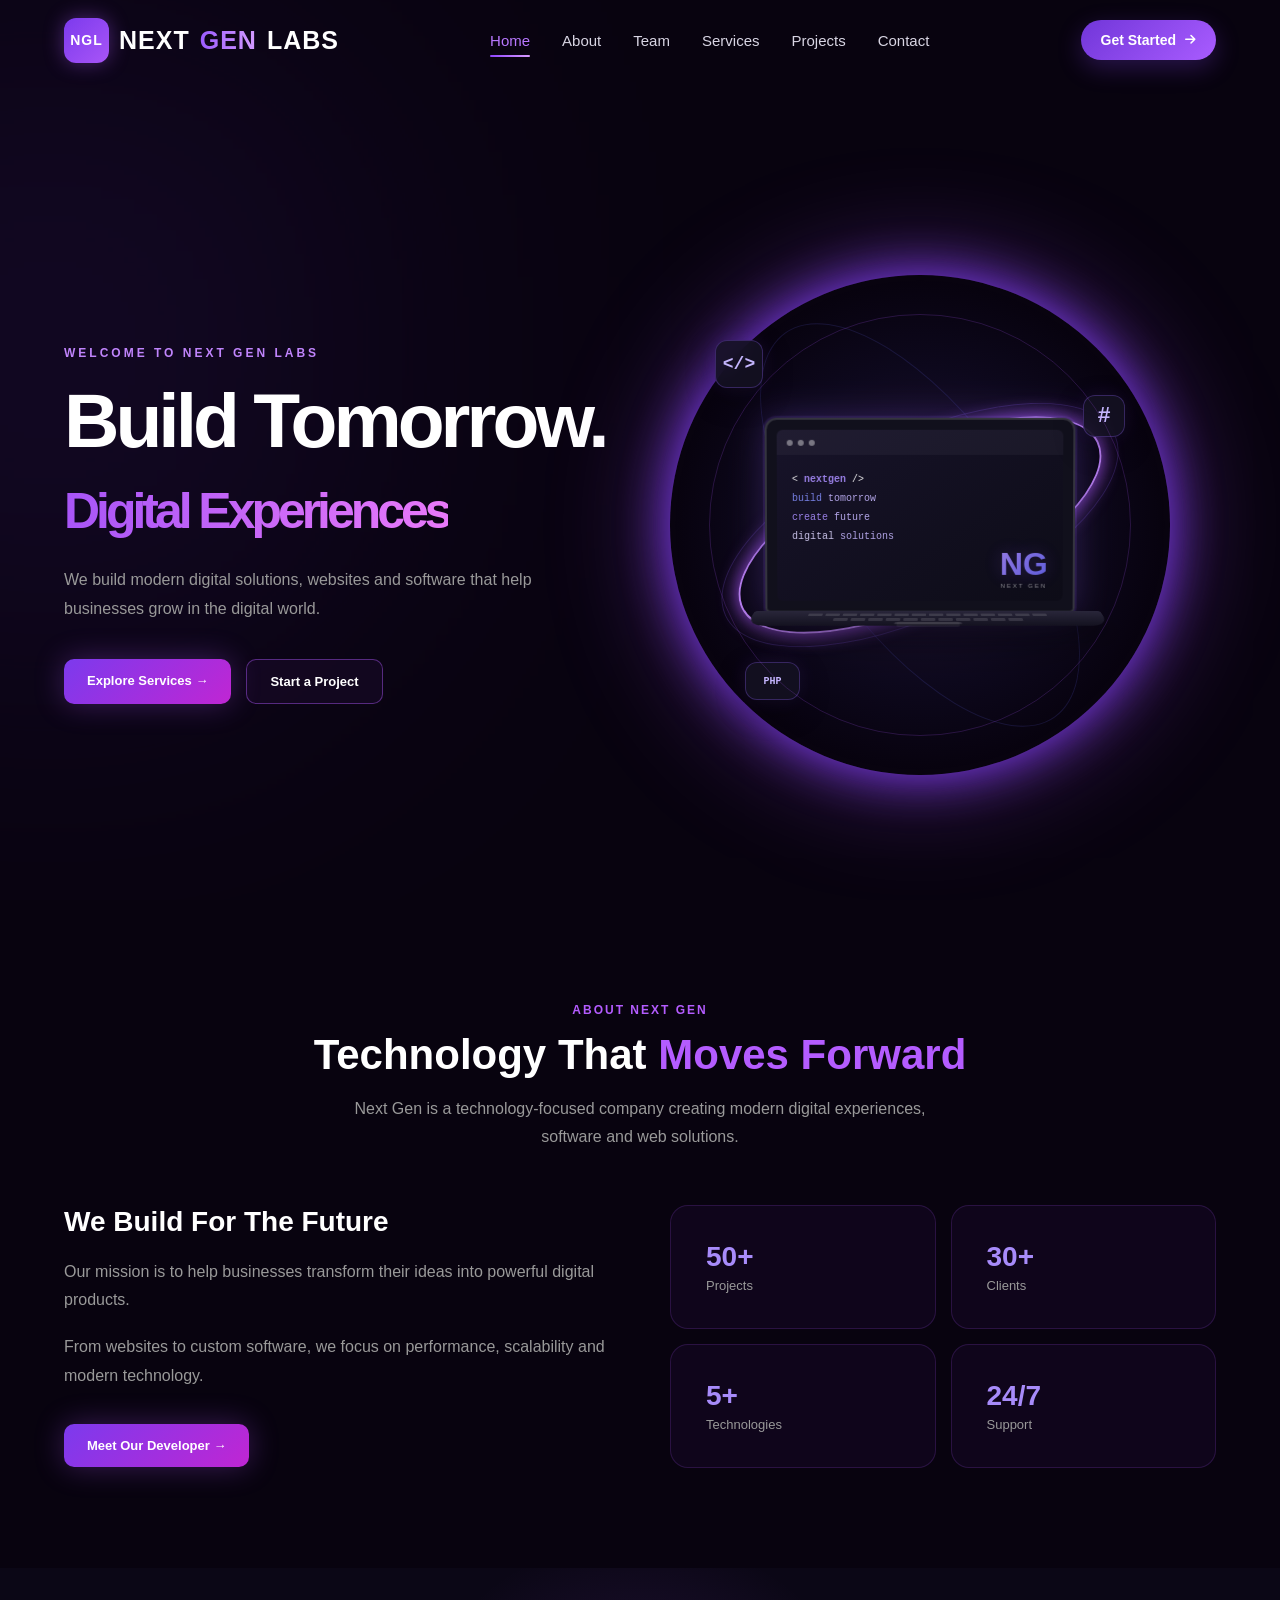
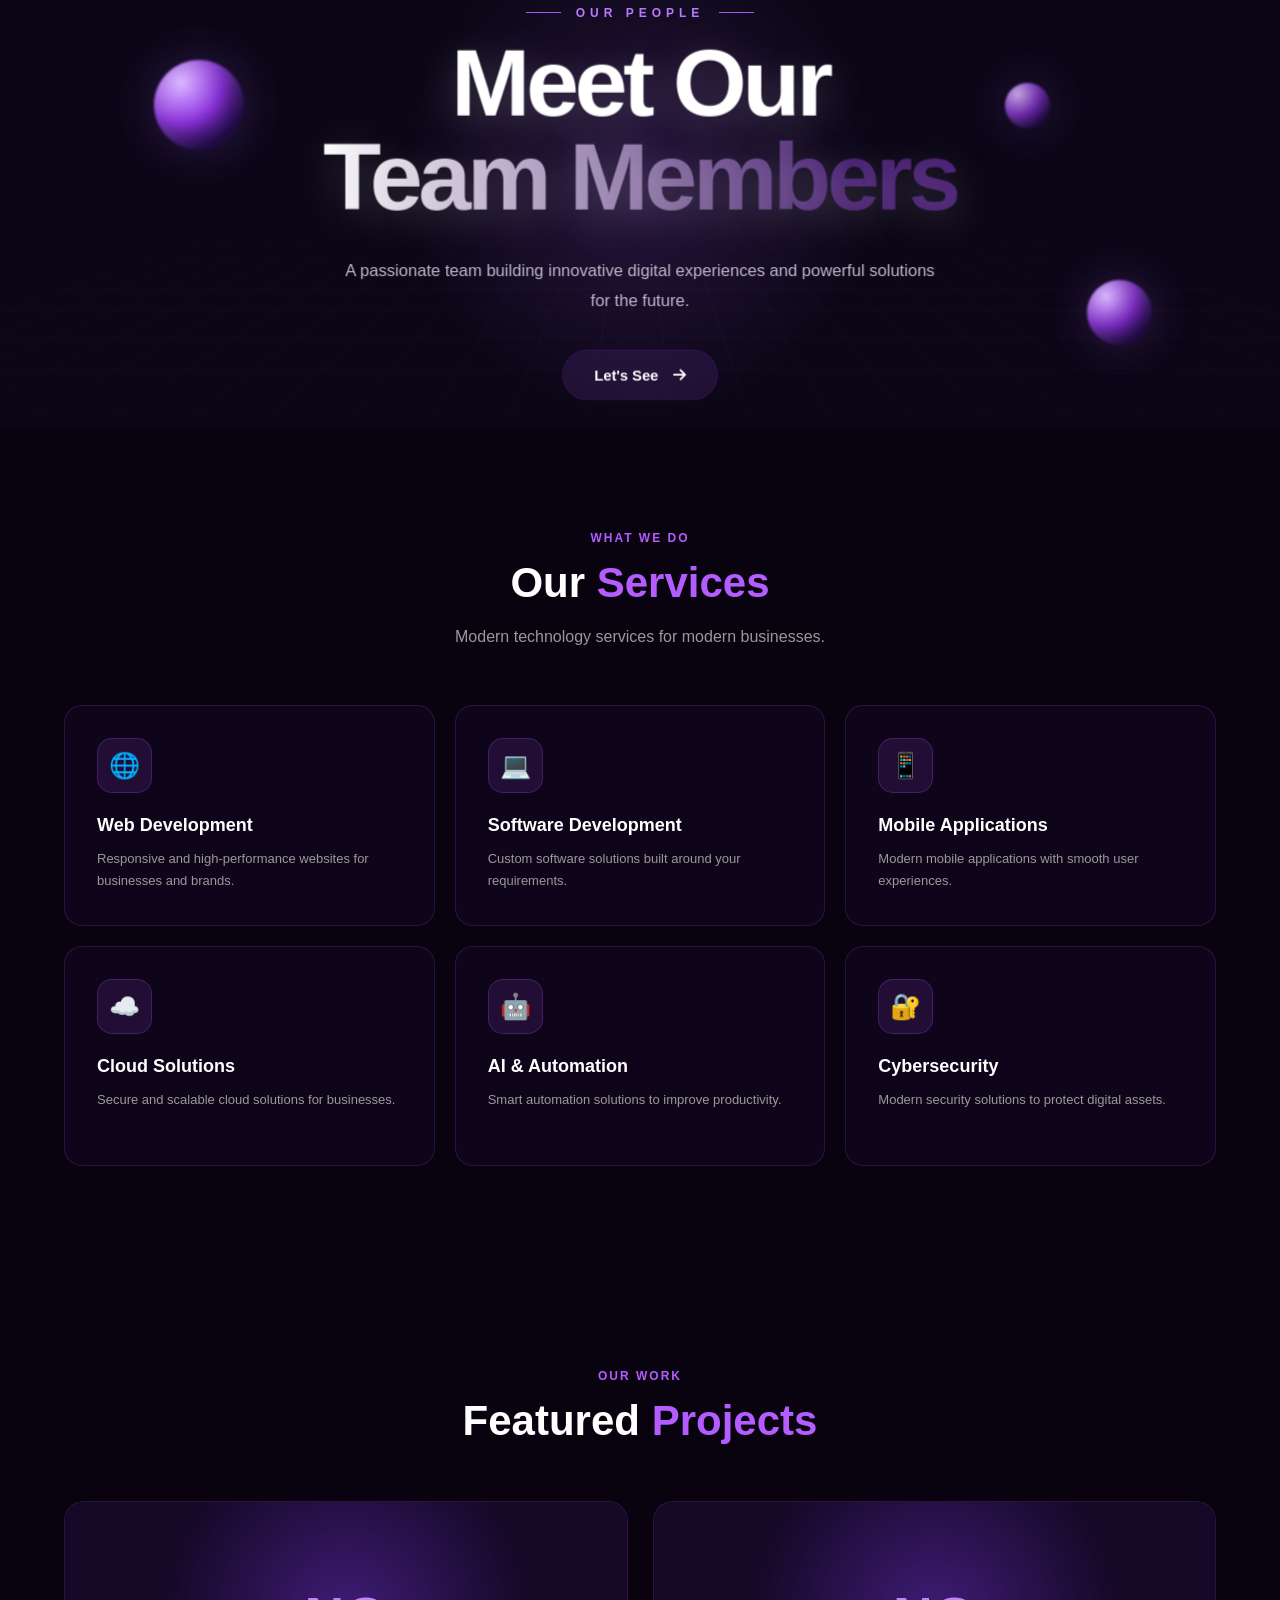
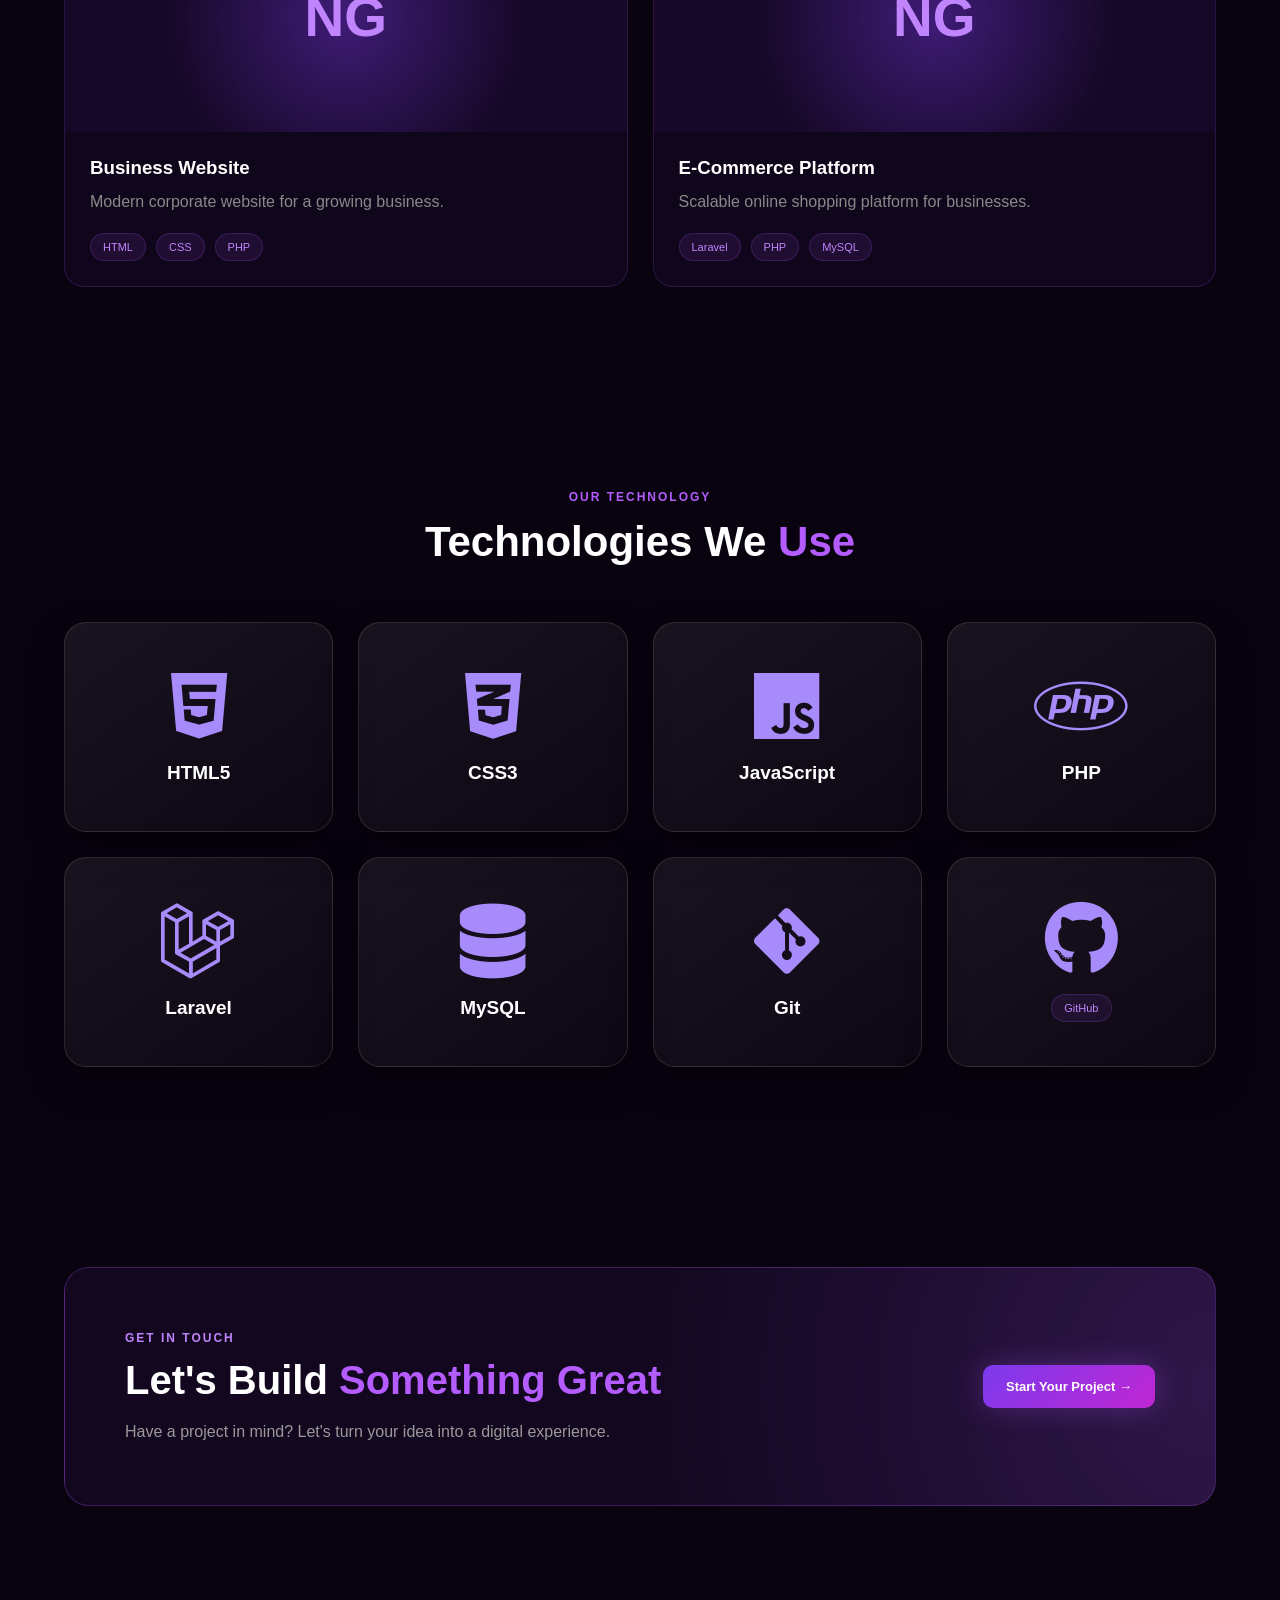
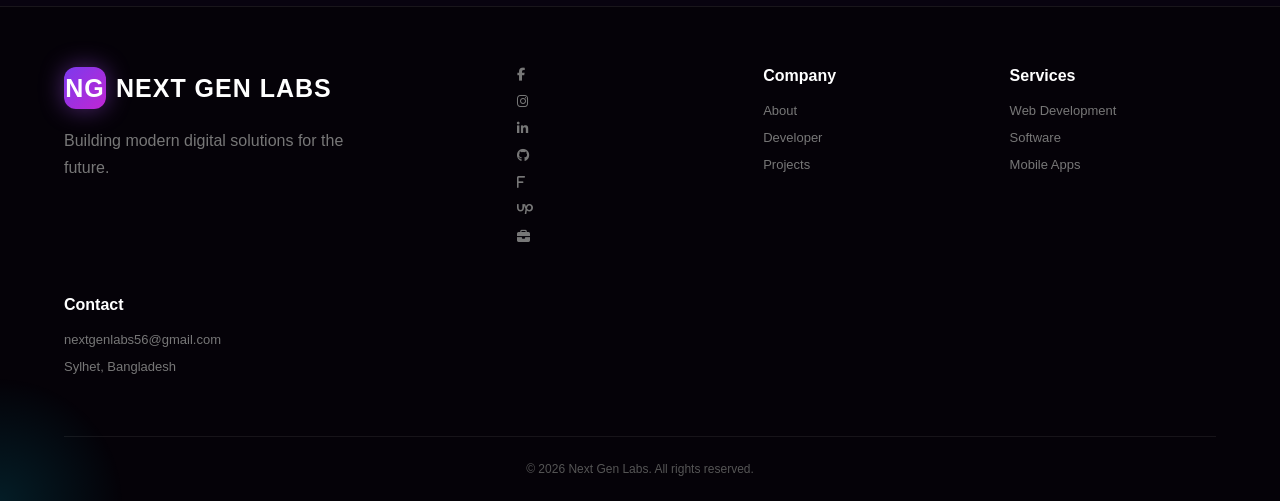
==== index.html @ 4539cbb8 "Add files via upload Next Gen provides professional web development solutions, including business we" ====
<!DOCTYPE html>
<html lang="en">

<head>
    <meta charset="UTF-8">
    <meta name="viewport" content="width=device-width, initial-scale=1.0">

    <title>Next Gen Labs| Digital Technology</title>
<link
    rel="stylesheet"
    href="https://cdnjs.cloudflare.com/ajax/libs/font-awesome/6.5.2/css/all.min.css">
    <link rel="stylesheet" href="style.css">
</head>

<body>

    <!-- NAVBAR -->
   <header class="navbar">
    <div class="nav-container">

        <!-- Logo -->


        <a href="index.html" class="logo">
<div class="ngl-icon">NGL</div>


            NEXT <span>GEN</span> LABS
        </a>

        <!-- Desktop Menu -->
        <nav class="nav-menu" id="navMenu">
            <a href="index.html" class="nav-link active">Home</a>
            <a href="#about" class="nav-link">About</a>
            <a href="team.html" class="nav-link">Team</a>
            <a href="#services" class="nav-link">Services</a>
            <a href="#projects" class="nav-link">Projects</a>
            
            <a href="#contact" class="nav-link">Contact</a>
        </nav>

        <!-- Get Started -->
        <a href="pricing.html" class="get-started">
            Get Started
            <i class="fas fa-arrow-right"></i>
        </a>

        <!-- Mobile Menu Button -->
        <button class="menu-toggle" id="menuToggle">
            <i class="fas fa-bars"></i>
        </button>

    </div>
</header>


    <!-- HOME -->
    <section class="hero" id="home">

        <div class="container">

            <div class="hero-grid">

                <div class="hero-content">

                    <div class="hero-small">
                        WELCOME TO NEXT GEN LABS
                    </div>

                    <h1>
                        Build Tomorrow.
                        <br>
                        <span class="typing-text">Today.</span>
                    </h1>

                    <p>
                        We build modern digital solutions,
                        websites and software that help
                        businesses grow in the digital world.
                    </p>

                    <div class="hero-buttons">

                        <a href="#services" class="btn btn-primary">
                            Explore Services →
                        </a>

                        <a href="#contact" class="btn btn-outline">
                            Start a Project
                        </a>

                    </div>

                </div>

<div class="orb laptop-orb">

    <div class="orbit-ring ring-one"></div>
    <div class="orbit-ring ring-two"></div>

    <div class="laptop">

        <div class="laptop-screen">

            <div class="screen-glow"></div>

            <div class="code-window">

                <div class="code-top">
                    <span></span>
                    <span></span>
                    <span></span>
                </div>

                <div class="code-lines">
                    <div><i>&lt;</i> <b>nextgen</b> <i>/&gt;</i></div>
                    <div><span>build</span> <em>tomorrow</em></div>
                    <div><span>create</span> <em>future</em></div>
                    <div><span>digital</span> <em>solutions</em></div>
                </div>

                <div class="screen-logo">
                    <strong>NG</strong>
                    <small>NEXT GEN</small>
                </div>

            </div>

        </div>

        <div class="laptop-base">

            <div class="keyboard">
                <span></span>
                <span></span>
                <span></span>
                <span></span>
                <span></span>
                <span></span>
                <span></span>
                <span></span>
                <span></span>
                <span></span>
                <span></span>
                <span></span>
                <span></span>
                <span></span>
                <span></span>
                <span></span>
                <span></span>
                <span></span>
                <span></span>
                <span></span>
                <span></span>
                <span></span>
                <span></span>
                <span></span>
                <span></span>
            </div>

            <div class="trackpad"></div>

        </div>

    </div>

    <div class="floating-tech tech-html">
        &lt;/&gt;
    </div>

    <div class="floating-tech tech-css">
        #
    </div>

    <div class="floating-tech tech-php">
        PHP
    </div>

</div>


                </div>

            </div>

        </div>

    </section>


    <!-- ABOUT -->
    <section class="section" id="about">

        <div class="container">

            <div class="section-title">

                <span>ABOUT NEXT GEN</span>

                <h2>
                    Technology That
                    <span class="purple">
                        Moves Forward
                    </span>
                </h2>

                <p>
                    Next Gen is a technology-focused company
                    creating modern digital experiences,
                    software and web solutions.
                </p>

            </div>


            <div class="about-grid">

                <div class="about-text">

                    <h3>
                        We Build For The Future
                    </h3>

                    <p>
                        Our mission is to help businesses
                        transform their ideas into powerful
                        digital products.
                    </p>

                    <p>
                        From websites to custom software,
                        we focus on performance, scalability
                        and modern technology.
                    </p>

                    <a href="#developer" class="btn btn-primary">
                        Meet Our Developer →
                    </a>

                </div>


                <div class="stats">

                    <div class="stat">
                        <h3>50+</h3>
                        <p>Projects</p>
                    </div>

                    <div class="stat">
                        <h3>30+</h3>
                        <p>Clients</p>
                    </div>

                    <div class="stat">
                        <h3>5+</h3>
                        <p>Technologies</p>
                    </div>

                    <div class="stat">
                        <h3>24/7</h3>
                        <p>Support</p>
                    </div>

                </div>

            </div>

        </div>

    </section>
<section class="team-premium">

    <div class="team-bg-shape shape-one"></div>
    <div class="team-bg-shape shape-two"></div>
    <div class="team-grid-bg"></div>

    <div class="team-content">

        <div class="team-label">
            <span></span>
            OUR PEOPLE
            <span></span>
        </div>

        <h2>
            Meet Our
            <strong>Team Members</strong>
        </h2>

        <p>
            A passionate team building innovative digital experiences
            and powerful solutions for the future.
        </p>

        <a href="team.html" class="team-see-btn">
            <span>Let's See</span>
            <i class="fa-solid fa-arrow-right"></i>
        </a>

    </div>

    <div class="floating-orb orb-one"></div>
    <div class="floating-orb orb-two"></div>
    <div class="floating-orb orb-three"></div>

</section>

    <!-- SERVICES -->
    <section class="section services" id="services">

        <div class="container">

            <div class="section-title">

                <span>WHAT WE DO</span>

                <h2>
                    Our
                    <span class="purple">
                        Services
                    </span>
                </h2>

                <p>
                    Modern technology services
                    for modern businesses.
                </p>

            </div>


            <div class="service-grid">

                <div class="service-card">

                    <div class="service-icon">🌐</div>

                    <h3>
                        Web Development
                    </h3>

                    <p>
                        Responsive and high-performance
                        websites for businesses and brands.
                    </p>

                </div>


                <div class="service-card">

                    <div class="service-icon">💻</div>

                    <h3>
                        Software Development
                    </h3>

                    <p>
                        Custom software solutions
                        built around your requirements.
                    </p>

                </div>


                <div class="service-card">

                    <div class="service-icon">📱</div>

                    <h3>
                        Mobile Applications
                    </h3>

                    <p>
                        Modern mobile applications
                        with smooth user experiences.
                    </p>

                </div>


                <div class="service-card">

                    <div class="service-icon">☁️</div>

                    <h3>
                        Cloud Solutions
                    </h3>

                    <p>
                        Secure and scalable cloud
                        solutions for businesses.
                    </p>

                </div>


                <div class="service-card">

                    <div class="service-icon">🤖</div>

                    <h3>
                        AI & Automation
                    </h3>

                    <p>
                        Smart automation solutions
                        to improve productivity.
                    </p>

                </div>


                <div class="service-card">

                    <div class="service-icon">🔐</div>

                    <h3>
                        Cybersecurity
                    </h3>

                    <p>
                        Modern security solutions
                        to protect digital assets.
                    </p>

                </div>

            </div>

        </div>

    </section>


    <!-- PROJECTS -->
    <section class="section" id="projects">

        <div class="container">

            <div class="section-title">

                <span>OUR WORK</span>

                <h2>
                    Featured
                    <span class="purple">
                        Projects
                    </span>
                </h2>

            </div>


            <div class="projects-grid">

                <div class="project">

                    <div class="project-image">
                        NG
                    </div>

                    <div class="project-content">

                        <h3>
                            Business Website
                        </h3>

                        <p>
                            Modern corporate website
                            for a growing business.
                        </p>

                        <div class="tags">
                            <span>HTML</span>
                            <span>CSS</span>
                            <span>PHP</span>
                        </div>

                    </div>

                </div>


                <div class="project">

                    <div class="project-image">
                        NG
                    </div>

                    <div class="project-content">

                        <h3>
                            E-Commerce Platform
                        </h3>

                        <p>
                            Scalable online shopping
                            platform for businesses.
                        </p>

                        <div class="tags">
                            <span>Laravel</span>
                            <span>PHP</span>
                            <span>MySQL</span>
                        </div>

                    </div>

                </div>

            </div>

        </div>

    </section>


    <!-- TECHNOLOGIES -->
    <section class="section" id="technologies">

        <div class="container">

            <div class="section-title">

                <span>OUR TECHNOLOGY</span>

                <h2>
                    Technologies We
                    <span class="purple">
                        Use
                    </span>
                </h2>

            </div>

<div class="tech-list">

    <div class="tech-item">
        <i class="fa-brands fa-html5"></i>
        <h3>HTML5</h3>
    </div>

    <div class="tech-item">
        <i class="fa-brands fa-css3-alt"></i>
        <h3>CSS3</h3>
    </div>

    <div class="tech-item">
        <i class="fa-brands fa-js"></i>
        <h3>JavaScript</h3>
    </div>

    <div class="tech-item">
        <i class="fa-brands fa-php"></i>
        <h3>PHP</h3>
    </div>

    <div class="tech-item">
        <i class="fa-brands fa-laravel"></i>
        <h3>Laravel</h3>
    </div>

    <div class="tech-item">
        <i class="fa-solid fa-database"></i>
        <h3>MySQL</h3>
    </div>

    <div class="tech-item">
        <i class="fa-brands fa-git-alt"></i>
        <h3>Git</h3>
    </div>
    <div class="tech-item">
    <i class="fab fa-github"></i>
    <span>GitHub</span>
</div>

</div>
    </section>


    <!-- CONTACT -->
    <section class="section contact-section" id="contact">

        <div class="container">

            <div class="contact-box">

                <div>

                    <span>
                        GET IN TOUCH
                    </span>

                    <h2>
                        Let's Build
                        <span class="purple">
                            Something Great
                        </span>
                    </h2>

                    <p>
                        Have a project in mind?
                        Let's turn your idea into
                        a digital experience.
                    </p>

                </div>

                <a
                    href="pricing.html"
                    class="btn btn-primary">

                    Start Your Project →

                </a>

            </div>

        </div>

    </section>


    <!-- FOOTER -->
    <footer>

        <div class="container">

            <div class="footer-grid">

                <div class="footer-about">

                    <a href="#home" class="logo">

                        <div class="logo-icon">
                            NG
                        </div>

                        NEXT GEN LABS

                    </a>

                    <p>
                        Building modern digital
                        solutions for the future.
                    </p>

                </div>
                <div class="footer-socials">

    <a href="#" aria-label="Facebook" target="_blank">
        <i class="fa-brands fa-facebook-f"></i>
    </a>

    <a href="#" aria-label="Instagram" target="_blank">
        <i class="fa-brands fa-instagram"></i>
    </a>

    <a href="www.linkedin.com/in/diptho-durjoy" aria-label="LinkedIn" >
        <i class="fa-brands fa-linkedin-in"></i>
    </a>

    <a href="https://github.com/imdipthodurjoy"
       aria-label="GitHub"
       target="_blank">
        <i class="fa-brands fa-github"></i>
    </a>


    <a href="YOUR_FIVERR_LINK"
       target="_blank"
       rel="noopener noreferrer"
       aria-label="Fiverr">
        <i class="fa-solid fa-f"></i>
    </a>

    <a href="YOUR_UPWORK_LINK"
       target="_blank"
       rel="noopener noreferrer"
       aria-label="Upwork">
        <i class="fa-brands fa-upwork"></i>
    </a>

    <a href="YOUR_FREELANCER_LINK"
       target="_blank"
       rel="noopener noreferrer"
       aria-label="Freelancer">
        <i class="fa-solid fa-briefcase"></i>
    </a>
</div>


                <div>

                    <h4>Company</h4>

                    <a href="#about">About</a>

                    <a href="#developer">
                        Developer
                    </a>

                    <a href="#projects">
                        Projects
                    </a>

                </div>


                <div>

                    <h4>Services</h4>

                    <a href="#services">
                        Web Development
                    </a>

                    <a href="#services">
                        Software
                    </a>

                    <a href="#services">
                        Mobile Apps
                    </a>

                </div>


                <div>

                    <h4>Contact</h4>

                    <a href="mailto:nextgenlabs56@gmail.com">
                       nextgenlabs56@gmail.com
                    </a>

                    <a href="#">
                        Sylhet, Bangladesh
                    </a>

                </div>

            </div>


            <div class="copyright">

                © 2026 Next Gen Labs.
                All rights reserved.

            </div>

        </div>

    </footer>
<script src="script.js"></script>
</body>

</html>
---- style.css ----
/* =========================
   RESET
========================= */

* {
    margin: 0;
    padding: 0;
    box-sizing: border-box;
}

html {
    scroll-behavior: smooth;
}

body {
    font-family: "Inter", sans-serif;
    background: #08030f;
    color: #ffffff;
    overflow-x: hidden;
}

a {
    text-decoration: none;
    color: inherit;
}

.container {
    width: 90%;
    max-width: 1200px;
    margin: auto;
}

.purple {
    color: #b45cff;
}


/* =========================
   NAVBAR
========================= */

header {
    position: fixed;
    top: 0;
    left: 0;

    width: 100%;

    z-index: 999;

    background: rgba(8, 3, 15, 0.78);

    backdrop-filter: blur(20px);

    border-bottom:
        1px solid rgba(168, 85, 247, 0.15);
}

nav {
    height: 80px;

    display: flex;

    align-items: center;

    justify-content: space-between;
}


/* LOGO */

.logo {
    display: flex;

    align-items: center;

    gap: 10px;

    font-size: 20px;

    font-weight: 800;

    letter-spacing: 1px;
}

.logo-icon {
    width: 42px;
    height: 42px;

    display: grid;

    place-items: center;

    border-radius: 12px;

    background:
        linear-gradient(
            135deg,
            #7c3aed,
            #c026d3
        );

    box-shadow:
        0 0 25px rgba(168, 85, 247, 0.45);
}


/* NAV */

.nav-links {
    display: flex;

    align-items: center;

    gap: 28px;

    list-style: none;
}

.nav-links a {
    color: #aaa;

    font-size: 13px;

    transition: 0.3s;
}

.nav-links a:hover {
    color: #c084fc;
}

.nav-btn {
    padding: 12px 20px;

    border-radius: 30px;

    background:
        linear-gradient(
            135deg,
            #7c3aed,
            #c026d3
        );

    font-size: 13px;

    font-weight: 600;

    box-shadow:
        0 0 25px rgba(168, 85, 247, 0.3);

    transition: 0.3s;
}

.nav-btn:hover {
    transform: translateY(-3px);
}


/* =========================
   HERO
========================= */

.hero {
    min-height: 100vh;

    padding-top: 150px;

    display: flex;

    align-items: center;

    position: relative;

    overflow: hidden;
}

.hero::before {
    content: "";

    position: absolute;

    width: 500px;
    height: 500px;

    left: -200px;
    top: 100px;

    background: #7c3aed;

    filter: blur(180px);

    opacity: 0.15;
}

.hero-grid {
    display: grid;

    grid-template-columns: 1fr 1fr;

    gap: 60px;

    align-items: center;

    position: relative;

    z-index: 2;
}

.hero-small {
    color: #c084fc;

    font-size: 12px;

    font-weight: 700;

    letter-spacing: 3px;

    margin-bottom: 20px;
}

.hero h1 {
    font-size: clamp(50px, 6vw, 78px);

    line-height: 1.05;

    letter-spacing: -4px;
}

.hero h1 span {
    background:
        linear-gradient(
            90deg,
            #a855f7,
            #e879f9
        );

    -webkit-background-clip: text;

    background-clip: text;

    color: transparent;
}

.hero p {
    max-width: 550px;

    margin-top: 25px;

    color: #999;

    line-height: 1.8;
}

.hero-buttons {
    display: flex;

    gap: 15px;

    margin-top: 35px;
}


/* BUTTON */

.btn {
    display: inline-block;

    padding: 14px 23px;

    border-radius: 10px;

    font-size: 13px;

    font-weight: 600;

    transition: 0.3s;
}

.btn-primary {
    background:
        linear-gradient(
            135deg,
            #7c3aed,
            #c026d3
        );

    box-shadow:
        0 0 30px rgba(168, 85, 247, 0.3);
}

.btn-primary:hover {
    transform: translateY(-4px);

    box-shadow:
        0 10px 35px rgba(168, 85, 247, 0.4);
}

.btn-outline {
    border:
        1px solid rgba(168, 85, 247, 0.45);

    background:
        rgba(168, 85, 247, 0.05);
}

.btn-outline:hover {
    background:
        rgba(168, 85, 247, 0.15);
}


/* =========================
   HERO ORB
========================= */

.hero-visual {
    height: 500px;

    display: grid;

    place-items: center;

    position: relative;
}

.orb {
    width: 320px;
    height: 320px;

    display: grid;

    place-items: center;

    border-radius: 50%;

    background:
        radial-gradient(
            circle at 35% 30%,
            #e9d5ff,
            transparent 8%
        ),
        radial-gradient(
            circle,
            #7c3aed,
            #160827 65%
        );

    box-shadow:
        0 0 50px #7c3aed,
        0 0 120px rgba(168, 85, 247, 0.45);

    animation:
        floating 5s ease-in-out infinite;
}

.orb::before {
    content: "";

    position: absolute;

    width: 390px;
    height: 150px;

    border:
        2px solid #c084fc;

    border-radius: 50%;

    transform:
        rotate(-25deg);

    box-shadow:
        0 0 20px #a855f7;
}

.orb::after {
    content: "";

    position: absolute;

    width: 420px;
    height: 420px;

    border:
        1px solid rgba(168, 85, 247, 0.2);

    border-radius: 50%;
}

.ng {
    font-size: 100px;

    font-weight: 800;

    letter-spacing: -12px;

    text-shadow:
        0 0 35px rgba(255,255,255,0.3);
}


/* FLOATING CARDS */

.floating-card {
    position: absolute;

    padding: 14px 18px;

    border-radius: 14px;

    background:
        rgba(20, 8, 35, 0.8);

    backdrop-filter: blur(15px);

    border:
        1px solid rgba(168, 85, 247, 0.4);

    z-index: 3;
}

.floating-card strong {
    display: block;

    color: #c084fc;

    font-size: 18px;
}

.floating-card small {
    color: #888;

    font-size: 11px;
}

.card-one {
    top: 70px;
    left: 0;
}

.card-two {
    top: 170px;
    right: 0;
}

.card-three {
    bottom: 60px;
    left: 30px;
}


/* =========================
   SECTION
========================= */

.section {
    padding: 100px 0;
}

.section-title {
    text-align: center;

    margin-bottom: 55px;
}

.section-title > span {
    color: #b45cff;

    font-size: 12px;

    font-weight: 700;

    letter-spacing: 2px;
}

.section-title h2 {
    margin-top: 12px;

    font-size: 42px;

    line-height: 1.2;
}

.section-title p {
    max-width: 620px;

    margin: 15px auto 0;

    color: #999;

    line-height: 1.7;
}


/* =========================
   ABOUT
========================= */

.about-grid {
    display: grid;

    grid-template-columns: 1fr 1fr;

    gap: 60px;

    align-items: center;
}

.about-text h3 {
    font-size: 28px;

    margin-bottom: 20px;
}

.about-text p {
    color: #999;

    line-height: 1.8;

    margin-bottom: 18px;
}

.about-text .btn {
    margin-top: 15px;
}


/* STATS */

.stats {
    display: grid;

    grid-template-columns: 1fr 1fr;

    gap: 15px;
}

.stat {
    padding: 35px;

    border-radius: 18px;

    background:
        rgba(20, 8, 35, 0.6);

    border:
        1px solid rgba(168, 85, 247, 0.18);

    transition: 0.3s;
}

.stat:hover {
    transform: translateY(-5px);

    border-color:
        rgba(168, 85, 247, 0.5);
}

.stat h3 {
    font-size: 38px;

    color: #c084fc;
}

.stat p {
    color: #777;

    margin-top: 8px;

    font-size: 13px;
}


/* =========================
   DEVELOPER
========================= */

.developer-section {
    background:
        linear-gradient(
            180deg,
            transparent,
            rgba(91, 33, 182, 0.07),
            transparent
        );
}

.developer-box {
    display: grid;

    grid-template-columns: 0.8fr 1.2fr;

    gap: 70px;

    align-items: center;

    padding: 60px;

    border-radius: 25px;

    background:
        radial-gradient(
            circle at left,
            rgba(124, 58, 237, 0.2),
            transparent 45%
        ),
        #10061b;

    border:
        1px solid rgba(168, 85, 247, 0.25);
}

/* =========================
   DEVELOPER IMAGE
========================= */

.developer-photo {
    display: flex;

    justify-content: center;

    align-items: center;
}

.developer-photo img {

    width: 300px;

    height: 300px;

    object-fit: cover;

    border-radius: 50%;

    border: 5px solid
        rgba(168, 85, 247, 0.5);

    box-shadow:

        0 0 30px
        rgba(168, 85, 247, 0.35),

        0 0 80px
        rgba(124, 58, 237, 0.2);

    transition: 0.4s;
}

.developer-photo img:hover {

    transform: scale(1.04);

    box-shadow:

        0 0 45px
        rgba(168, 85, 247, 0.6);
}


/* DEVELOPER TITLE */

.developer-content h3 {

    margin-top: 10px;

    color: #c084fc;

    font-size: 16px;

    font-weight: 500;
}


/* BUTTONS */

.developer-buttons {

    display: flex;

    gap: 12px;

    margin-top: 30px;

    flex-wrap: wrap;
}


/* MOBILE */

@media (max-width: 700px) {

    .developer-photo img {

        width: 220px;

        height: 220px;

    }

    .developer-buttons {

        justify-content: center;

    }

}

/* =========================
   SERVICES
========================= */

.service-grid {
    display: grid;

    grid-template-columns:
        repeat(3, 1fr);

    gap: 20px;
}

.service-card {
    padding: 32px;

    min-height: 220px;

    border-radius: 18px;

    background:
        rgba(20, 8, 35, 0.6);

    border:
        1px solid rgba(168, 85, 247, 0.18);

    transition: 0.4s;
}

.service-card:hover {
    transform: translateY(-8px);

    border-color:
        rgba(168, 85, 247, 0.55);

    box-shadow:
        0 20px 60px rgba(91, 33, 182, 0.18);
}

.service-icon {
    width: 55px;
    height: 55px;

    display: grid;

    place-items: center;

    border-radius: 15px;

    margin-bottom: 22px;

    font-size: 25px;

    background:
        rgba(168, 85, 247, 0.12);

    border:
        1px solid rgba(168, 85, 247, 0.25);
}

.service-card h3 {
    font-size: 18px;

    margin-bottom: 12px;
}

.service-card p {
    color: #999;

    font-size: 13px;

    line-height: 1.7;
}


/* =========================
   PROJECTS
========================= */

.projects-grid {
    display: grid;

    grid-template-columns: 1fr 1fr;

    gap: 25px;
}

.project {
    overflow: hidden;

    border-radius: 20px;

    background: #10061b;

    border:
        1px solid rgba(168, 85, 247, 0.18);

    transition: 0.4s;
}

.project:hover {
    transform: translateY(-8px);

    border-color:
        rgba(168, 85, 247, 0.5);
}

.project-image {
    height: 230px;

    display: grid;

    place-items: center;

    font-size: 55px;

    font-weight: 800;

    color: #c084fc;

    background:
        radial-gradient(
            circle,
            rgba(124, 58, 237, 0.4),
            transparent 60%
        ),
        #160827;
}

.project-content {
    padding: 25px;
}

.project-content p {
    color: #888;

    line-height: 1.6;

    margin-top: 10px;
}


/* TAGS */

.tags,
.tech-list {
    display: flex;

    flex-wrap: wrap;

    gap: 10px;

    margin-top: 18px;
}

.tags span,
.tech-list span {
    padding: 7px 12px;

    border-radius: 20px;

    color: #c084fc;

    font-size: 11px;

    background:
        rgba(168, 85, 247, 0.1);

    border:
        1px solid rgba(168, 85, 247, 0.2);
}


/* =========================
   TECHNOLOGIES
========================= */

/* ==========================================
   TECHNOLOGY BIG LOGO CARDS
========================================== */

.tech-list {
    display: grid;
    grid-template-columns: repeat(4, 1fr);
    gap: 25px;
    margin-top: 45px;
}

.tech-item {
    height: 210px;

    display: flex;
    flex-direction: column;
    align-items: center;
    justify-content: center;

    gap: 18px;

    position: relative;
    overflow: hidden;

    background:
        linear-gradient(
            145deg,
            rgba(255,255,255,0.07),
            rgba(255,255,255,0.02)
        );

    border: 1px solid rgba(255,255,255,0.12);

    border-radius: 22px;

    box-shadow:
        0 15px 40px rgba(0,0,0,0.25);

    cursor: pointer;

    transition:
        transform 0.35s ease,
        border-color 0.35s ease,
        box-shadow 0.35s ease;
}


/* BIG LOGO */

.tech-item i {
    font-size: 75px;

    color: #a78bfa;

    position: relative;
    z-index: 2;

    transition:
        transform 0.35s ease,
        filter 0.35s ease;
}


/* TECHNOLOGY NAME */

.tech-item h3 {
    margin: 0;

    font-size: 19px;
    font-weight: 600;

    color: #ffffff;

    position: relative;
    z-index: 2;
}


/* GLOW INSIDE BOX */

.tech-item::before {
    content: "";

    position: absolute;

    width: 220px;
    height: 220px;

    left: 50%;
    top: 50%;

    transform: translate(-50%, -50%);

    background:
        radial-gradient(
            circle,
            rgba(139,92,246,0.18),
            transparent 70%
        );

    opacity: 0;

    transition: opacity 0.4s ease;
}


/* HOVER */

.tech-item:hover {
    transform: translateY(-10px) scale(1.02);

    border-color:
        rgba(139,92,246,0.55);

    box-shadow:
        0 20px 50px rgba(0,0,0,0.35),
        0 0 35px rgba(139,92,246,0.18);
}

.tech-item:hover::before {
    opacity: 1;
}

.tech-item:hover i {
    transform: scale(1.18);

    filter:
        drop-shadow(
            0 0 18px
            rgba(167,139,250,0.7)
        );
}


/* RESPONSIVE */

@media (max-width: 1000px) {
    .tech-list {
        grid-template-columns: repeat(3, 1fr);
    }
}

@media (max-width: 700px) {
    .tech-list {
        grid-template-columns: repeat(2, 1fr);
        gap: 18px;
    }

    .tech-item {
        height: 180px;
    }

    .tech-item i {
        font-size: 60px;
    }
}

@media (max-width: 450px) {
    .tech-item {
        height: 160px;
    }

    .tech-item i {
        font-size: 50px;
    }

    .tech-item h3 {
        font-size: 16px;
    }
}
/* =========================
   CONTACT
========================= */

.contact-box {
    display: flex;

    align-items: center;

    justify-content: space-between;

    gap: 40px;

    padding: 60px;

    border-radius: 25px;

    background:
        radial-gradient(
            circle at right,
            rgba(168, 85, 247, 0.2),
            transparent 50%
        ),
        #12071f;

    border:
        1px solid rgba(168, 85, 247, 0.3);
}

.contact-box > div > span {
    color: #c084fc;

    font-size: 12px;

    font-weight: 700;

    letter-spacing: 2px;
}

.contact-box h2 {
    font-size: 40px;

    margin-top: 12px;
}

.contact-box p {
    color: #999;

    margin-top: 15px;

    line-height: 1.7;
}


/* =========================
   FOOTER
========================= */

footer {
    padding: 60px 0 25px;

    background: #050208;

    border-top:
        1px solid rgba(255,255,255,0.08);
}

.footer-grid {
    display: grid;

    grid-template-columns:
        2fr 1fr 1fr 1fr;

    gap: 40px;
}

.footer-about p {
    color: #777;

    max-width: 300px;

    margin-top: 18px;

    line-height: 1.7;
}

footer h4 {
    margin-bottom: 18px;
}

footer a:not(.logo) {
    display: block;

    color: #777;

    font-size: 13px;

    margin-bottom: 12px;

    transition: 0.3s;
}

footer a:not(.logo):hover {
    color: #c084fc;
}

.copyright {
    text-align: center;

    color: #555;

    font-size: 12px;

    margin-top: 50px;

    padding-top: 25px;

    border-top:
        1px solid rgba(255,255,255,0.07);
}


/* =========================
   ANIMATION
========================= */

@keyframes floating {

    0% {
        transform: translateY(0);
    }

    50% {
        transform: translateY(-18px);
    }

    100% {
        transform: translateY(0);
    }

}


/* =========================
   RESPONSIVE
========================= */

@media (max-width: 1000px) {

    .nav-links {
        gap: 15px;
    }

    .nav-links a {
        font-size: 12px;
    }

    .hero-grid,
    .about-grid,
    .developer-box {
        grid-template-columns: 1fr;
    }

    .hero-content {
        text-align: center;
    }

    .hero p {
        margin-left: auto;
        margin-right: auto;
    }

    .hero-buttons {
        justify-content: center;
    }

    .developer-content {
        text-align: center;
    }

    .skills {
        justify-content: center;
    }

    .developer-stats {
        justify-content: center;
    }

    .service-grid {
        grid-template-columns: 1fr 1fr;
    }

    .footer-grid {
        grid-template-columns: 1fr 1fr;
    }

}


@media (max-width: 700px) {

    .nav-links {
        display: none;
    }

    .nav-btn {
        display: none;
    }

    .hero {
        padding-top: 120px;
    }

    .hero h1 {
        font-size: 48px;
    }

    .hero-buttons {
        flex-direction: column;
    }

    .hero-visual {
        height: 400px;
    }

    .orb {
        width: 240px;
        height: 240px;
    }

    .orb::before {
        width: 290px;
        height: 110px;
    }

    .orb::after {
        width: 310px;
        height: 310px;
    }

    .ng {
        font-size: 75px;
    }

    .section-title h2 {
        font-size: 32px;
    }

    .about-grid {
        gap: 35px;
    }

    .stats {
        grid-template-columns: 1fr 1fr;
    }

    .developer-box {
        padding: 30px 20px;
    }

    .photo-circle {
        width: 210px;
        height: 210px;
    }

    .developer-content h2 {
        font-size: 30px;
    }

    .developer-stats {
        gap: 20px;
    }

    .service-grid,
    .projects-grid {
        grid-template-columns: 1fr;
    }

    .contact-box {
        flex-direction: column;

        align-items: flex-start;

        padding: 35px 25px;
    }

    .contact-box h2 {
        font-size: 30px;
    }

    .footer-grid {
        grid-template-columns: 1fr;
    }

}


/* ================================
   JS SCROLL REVEAL
================================ */

.reveal {

    opacity: 0;

    transform: translateY(40px);

    transition:
        opacity 0.8s ease,
        transform 0.8s ease;
}

.reveal.show {

    opacity: 1;

    transform: translateY(0);
}


/* ================================
   ACTIVE NAV LINK
================================ */

.nav-links a.active {

    color: #c084fc;

    text-shadow:
        0 0 15px rgba(192, 132, 252, 0.5);
}


/* ================================
   PAGE LOADING
================================ */

body {

    opacity: 0;

    transition: opacity 0.5s ease;
}

body.loaded {

    opacity: 1;
}

.developer-label {
    display: block;

    color: #c084fc;

    font-size: 24px;

    font-weight: 800;

    letter-spacing: 5px;

    margin-bottom: 18px;

    text-transform: uppercase;

    text-shadow:
        0 0 25px rgba(192, 132, 252, 0.6);
}


/* Dynamic Mouse Glow */

.mouse-glow {
    position: fixed;
    width: 250px;
    height: 250px;
    border-radius: 50%;
    pointer-events: none;

    background: radial-gradient(
        circle,
        rgba(0, 229, 255, 0.12),
        transparent 70%
    );

    transform: translate(-50%, -50%);
    z-index: -1;
}


/* Scroll Reveal */

.reveal {
    opacity: 0;
    transform: translateY(40px);
    transition: 0.8s ease;
}

.reveal-active {
    opacity: 1;
    transform: translateY(0);
}


/* Navbar Scroll */

header {
    transition: 0.3s ease;
}

header.scrolled {
    background: rgba(5, 9, 18, 0.96);
    box-shadow: 0 10px 30px rgba(0,0,0,0.25);
}


/* Button Glow */

.hero-btn {
    position: relative;
    overflow: hidden;
}

.hero-btn::before {
    content: "";
    position: absolute;

    width: 120px;
    height: 120px;

    left: var(--x);
    top: var(--y);

    transform: translate(-50%, -50%);

    background: rgba(255,255,255,0.18);
    border-radius: 50%;

    opacity: 0;
    transition: opacity 0.3s;
}

.hero-btn:hover::before {
    opacity: 1;
}


/* Page Load */

body {
    opacity: 0;
    transition: opacity 0.7s ease;
}

body.page-loaded {
    opacity: 1;
}



/* ================================
   FOUNDER SECTION
================================ */

.founder-section {
  width: 100%;
  padding: 100px 0;
}

/* Main Box */

.founder-box {
  width: 1200px;
  max-width: 95%;
  min-height: 500px;

  margin: auto;
  padding: 60px;

  display: grid;
  grid-template-columns: 0.8fr 1.2fr;
  align-items: center;

  gap: 70px;

  background: #171125;

  border: 2px solid #8b5cf6;
  border-radius: 30px;

  box-sizing: border-box;

  box-shadow:
    0 0 30px rgba(139, 92, 246, 0.15),
    inset 0 0 30px rgba(139, 92, 246, 0.03);
}


/* ================================
   FOUNDER IMAGE
================================ */

.founder-image-area {
  display: flex;
  justify-content: center;
  align-items:center;
}

.founder-image-circle {
  width: 350px;
  height: 350px;

  border-radius: 50%;

  padding: 6px;

  background: linear-gradient(
    135deg,
    #8b5cf6,
    #ec4899
  );

  box-shadow:
    0 0 30px rgba(139, 92, 246, 0.35),
    0 0 60px rgba(236, 72, 153, 0.15);

  box-sizing: border-box;
}

.founder-image-circle img {
  width: 100%;
  height: 100%;

  display: block;

  object-fit: cover;

  border-radius: 50%;

  background: #171125;
}


/* ================================
   LABEL
================================ */

.founder-label {
  display: inline-block;

  margin-bottom: 15px;

  font-size: 24px;
  font-weight: 700;

  text-transform: uppercase;
  letter-spacing: 5px;

  color: #a78bfa;
}


/* ================================
   HEADING
================================ */

.founder-content h1 {
  margin: 0;

  font-size: 48px;
  line-height: 1.15;

  color: #ffffff;
}

.founder-content h1 span {
  color: #a78bfa;
}

.founder-content h2 {
  margin: 12px 0 20px;

  font-size: 26px;
  font-weight: 500;

  color: #c4b5fd;
}


/* ================================
   PARAGRAPH
================================ */

.founder-content p {
  margin: 0 0 15px;

  max-width: 650px;

  font-size: 16px;
  line-height: 1.8;

  color: #b8b8c7;
}


/* ================================
   SKILLS
================================ */

.founder-skills {
  display: flex;
  flex-wrap: wrap;

  gap: 10px;

  margin: 25px 0;
}

.founder-skills span {
  padding: 9px 16px;

  border: 1px solid #8b5cf6;
  border-radius: 50px;

  font-size: 14px;

  color: #ddd6fe;

  background: rgba(139, 92, 246, 0.08);
}


/* ================================
   STATS
================================ */

.founder-stats {
  display: flex;
  gap: 45px;

  margin: 25px 0;
}

.stat h3 {
  margin: 0;

  font-size: 28px;

  color: #a78bfa;
}

.stat p {
  margin: 5px 0 0;

  font-size: 13px;
  color: #999;
}


/* ================================
   BUTTONS
================================ */

.founder-buttons {
  display: flex;
  gap: 15px;

  margin-top: 25px;
}

.founder-btn {
  display: inline-block;

  padding: 13px 25px;

  border-radius: 10px;

  text-decoration: none;

  font-size: 15px;
  font-weight: 600;

  transition: 0.3s ease;
}

.founder-btn.primary {
  color: white;

  background: #8b5cf6;

  border: 2px solid #8b5cf6;
}

.founder-btn.primary:hover {
  transform: translateY(-3px);

  box-shadow:
    0 10px 25px rgba(139, 92, 246, 0.3);
}

.founder-btn.secondary {
  color: #ddd6fe;

  background: transparent;

  border: 2px solid #8b5cf6;
}

.founder-btn.secondary:hover {
  background: #8b5cf6;

  color: white;

  transform: translateY(-3px);
}


/* ================================
   RESPONSIVE
================================ */

@media (max-width: 900px) {
.founder-box {
    width: 1200px;
    max-width: 95%;
    min-height: 350px;

    margin: auto;
    padding: 35px 55px;

    display: flex;
    align-items: center;

    /* ছবি বামে, লেখা ডানে */
    justify-content: flex-start;
    gap: 70px;

    background: #171125;
    border: 2px solid #8b5cf6;
    border-radius: 25px;

    box-sizing: border-box;
}
  .founder-image-circle {
    width: 280px;
    height: 280px;
  }

  .founder-content p {
    margin-left: auto;
    margin-right: auto;
  }

  .founder-skills,
  .founder-stats,
  .founder-buttons {
    justify-content: center;
  }
}


@media (max-width: 500px) {

  .founder-box {
    width: 95%;
    padding: 30px 20px;
  }

  .founder-image-circle {
    width: 220px;
    height: 220px;
  }

  .founder-label {
    font-size: 16px;
    letter-spacing: 3px;
  }

  .founder-content h1 {
    font-size: 34px;
  }

  .founder-content h2 {
    font-size: 21px;
  }

  .founder-stats {
    gap: 20px;
  }

  .founder-buttons {
    flex-direction: column;
  }

  .founder-btn {
    width: 100%;
    box-sizing: border-box;
  }
}

/* =========================
   FOUNDER
========================= */

.founder-section {
    padding: 70px 0;
}

.founder-box {
    width: 1200px;
    max-width: 95%;
    min-height: 350px;

    margin: auto;
    padding: 35px 55px;

    display: flex;
    align-items: center;
    justify-content: flex-end;
    gap: 55px;

    background: #171125;

    border: 2px solid #8b5cf6;
    border-radius: 25px;

    box-sizing: border-box;
}


/* Founder Image */

.founder-photo {
    width: 260px;
    height: 260px;
    flex-shrink: 0;
}

.founder-photo img {
    width: 100%;
    height: 100%;
    object-fit: cover;

    border-radius: 50%;
    border: 4px solid #8b5cf6;

    display: block;
}


/* Founder Content */

.founder-content {
    width: 500px;
}

.founder-label {
    display: block;

    margin-bottom: 10px;

    color: #a78bfa;

    font-size: 15px;
    font-weight: 700;

    letter-spacing: 3px;
}

.founder-content h2 {
    margin: 0 0 10px;

    font-size: 32px;
    color: white;
}

.founder-content h3 {
    margin: 0 0 15px;

    font-size: 20px;
    font-weight: 500;

    color: #c4b5fd;
}

.founder-content p {
    margin: 0;

    color: #bdbdbd;

    font-size: 15px;
    line-height: 1.7;
}


/* Skills */

.founder-skills {
    display: flex;
    flex-wrap: wrap;
    gap: 10px;

    margin-top: 20px;
}

.founder-skills span {
    padding: 7px 14px;

    border: 1px solid #8b5cf6;
    border-radius: 50px;

    color: #ddd6fe;

    font-size: 13px;
}


/* Mobile */

@media (max-width: 800px) {

    .founder-box {
        min-height: auto;

        padding: 35px 25px;

        flex-direction: column;

        text-align: center;
    }

    .founder-photo {
        width: 210px;
        height: 210px;
    }

    .founder-content {
        width: 100%;
    }

    .founder-skills {
        justify-content: center;
    }
}






.founder-box {
    width: 1200px !important;
    max-width: 95% !important;
    min-height: 350px !important;

    margin: 40px auto !important;
    padding: 35px 55px !important;

    display: flex !important;
    flex-direction: row !important;
    align-items: center !important;
    justify-content: flex-start !important;

    gap: 70px !important;

    background: #171125 !important;
    border: 2px solid #8b5cf6 !important;
    border-radius: 25px !important;

    box-sizing: border-box !important;
}

.founder-photo {
    width: 260px !important;
    height: 260px !important;

    flex: 0 0 260px !important;
    order: 1 !important;
}

.founder-photo img {
    width: 260px !important;
    height: 260px !important;

    display: block !important;
    object-fit: cover !important;

    border-radius: 50% !important;
}

.founder-content {
    width: auto !important;
    flex: 1 !important;
    order: 2 !important;
}

.founder-connect {
    display: inline-flex;
    align-items: center;
    justify-content: center;
    gap: 8px;

    padding: 12px 24px;
    background: linear-gradient(135deg, #642884, #642884);
    color: #ffffff;

    border: 1px solid rgba(255, 255, 255, 0.15);
    border-radius: 8px;

    font-size: 15px;
    font-weight: 600;
    text-decoration: none;

    box-shadow: 0 8px 25px rgba(99, 102, 241, 0.25);
    transition: all 0.3s ease;
}

.founder-connect:hover {
    transform: translateY(-3px);
    background: linear-gradient(135deg, #642884, #642884);
    box-shadow: 0 12px 30px rgba(139, 92, 246, 0.4);
}

.founder-connect span {
    font-size: 18px;
    transition: transform 0.3s ease;
}

.founder-connect:hover span {
    transform: translateX(4px);
}






html {
    scroll-behavior: smooth;
}

.founder-connect {
    cursor: pointer;
    transition: all 0.3s ease;
}

.founder-connect span {
    display: inline-block;
    transition: transform 0.3s ease;
}

/* ==========================================
   NEXT GEN — FUTURISTIC LAPTOP HERO
========================================== */

.laptop-orb {
    position: relative;

    width: 500px;
    height: 500px;

    display: flex;
    align-items: center;
    justify-content: center;

    background:
        radial-gradient(
            circle,
            rgba(139, 92, 246, 0.18),
            rgba(99, 102, 241, 0.06) 45%,
            transparent 70%
        );

    border-radius: 50%;

    perspective: 1200px;

    overflow: visible;
}


/* ==========================================
   ORBIT RINGS
========================================== */

.orbit-ring {
    position: absolute;

    border: 1px solid rgba(139, 92, 246, 0.22);

    border-radius: 50%;

    pointer-events: none;
}

.ring-one {
    width: 430px;
    height: 180px;

    transform: rotate(-25deg);

    animation:
        orbitOne 10s linear infinite;
}

.ring-two {
    width: 470px;
    height: 210px;

    transform: rotate(55deg);

    border-color: rgba(99, 102, 241, 0.16);

    animation:
        orbitTwo 13s linear infinite;
}


@keyframes orbitOne {

    from {
        transform: rotate(-25deg);
    }

    to {
        transform: rotate(335deg);
    }
}


@keyframes orbitTwo {

    from {
        transform: rotate(55deg);
    }

    to {
        transform: rotate(415deg);
    }
}


/* ==========================================
   LAPTOP
========================================== */

.laptop {
    position: relative;

    width: 330px;

    transform-style: preserve-3d;

    animation:
        laptopFloat 4s ease-in-out infinite;
}


@keyframes laptopFloat {

    0%,
    100% {
        transform:
            translateY(0)
            rotateX(3deg)
            rotateY(-4deg);
    }

    50% {
        transform:
            translateY(-14px)
            rotateX(5deg)
            rotateY(4deg);
    }
}


/* ==========================================
   SCREEN
========================================== */

.laptop-screen {
    position: relative;

    width: 310px;
    height: 195px;

    margin: auto;

    padding: 10px;

    background: #11101c;

    border: 2px solid rgba(255,255,255,0.15);

    border-radius: 12px 12px 5px 5px;

    box-shadow:
        0 0 0 2px rgba(139,92,246,0.12),
        0 0 35px rgba(139,92,246,0.28),
        0 20px 60px rgba(0,0,0,0.4);

    transform:
        rotateX(-2deg);

    overflow: hidden;
}


.laptop-screen::before {

    content: "";

    position: absolute;

    inset: 0;

    background:
        linear-gradient(
            120deg,
            transparent 35%,
            rgba(255,255,255,0.08) 50%,
            transparent 65%
        );

    transform:
        translateX(-100%);

    animation:
        screenShine 5s ease-in-out infinite;

    pointer-events: none;
}


@keyframes screenShine {

    0% {
        transform: translateX(-100%);
    }

    50%,
    100% {
        transform: translateX(100%);
    }
}


/* ==========================================
   SCREEN CONTENT
========================================== */

.code-window {

    position: relative;

    width: 100%;
    height: 100%;

    background:
        linear-gradient(
            145deg,
            #171329,
            #0d0c17
        );

    border-radius: 6px;

    overflow: hidden;
}


.code-top {

    height: 25px;

    display: flex;

    align-items: center;

    gap: 5px;

    padding-left: 10px;

    background: rgba(255,255,255,0.04);
}


.code-top span {

    width: 6px;
    height: 6px;

    border-radius: 50%;

    background: rgba(255,255,255,0.4);
}


.code-lines {

    padding: 15px;

    font-family:
        "Courier New",
        monospace;

    font-size: 10px;

    line-height: 1.9;

    opacity: 0.9;
}


.code-lines div:nth-child(1) {
    color: #c4b5fd;
}

.code-lines div:nth-child(2) {
    color: #818cf8;
}

.code-lines div:nth-child(3) {
    color: #a78bfa;
}

.code-lines div:nth-child(4) {
    color: #ddd6fe;
}


.code-lines i {
    font-style: normal;
    color: #ffffff;
}


.code-lines b {
    color: #a78bfa;
}


.code-lines em {
    color: #c4b5fd;
    font-style: normal;
}


/* ==========================================
   NG LOGO ON SCREEN
========================================== */

.screen-logo {

    position: absolute;

    right: 15px;
    bottom: 12px;

    display: flex;

    flex-direction: column;

    align-items: center;

    opacity: 0.9;
}


.screen-logo strong {

    font-size: 32px;

    font-weight: 800;

    background:
        linear-gradient(
            135deg,
            #a78bfa,
            #6366f1
        );

    -webkit-background-clip: text;
    background-clip: text;

    color: transparent;

    text-shadow:
        0 0 20px rgba(139,92,246,0.3);
}


.screen-logo small {

    font-size: 6px;

    letter-spacing: 2px;

    color: rgba(255,255,255,0.6);
}


/* ==========================================
   LAPTOP BASE
========================================== */

.laptop-base {

    position: relative;

    width: 345px;
    height: 22px;

    margin: -2px auto 0;

    background:
        linear-gradient(
            180deg,
            #29263a,
            #141220
        );

    border-radius: 3px 3px 15px 15px;

    box-shadow:
        0 15px 30px rgba(0,0,0,0.35);

    transform:
        perspective(500px)
        rotateX(55deg);

    transform-origin: top;
}


.laptop-base::after {

    content: "";

    position: absolute;

    left: 50%;
    bottom: 2px;

    transform: translateX(-50%);

    width: 65px;
    height: 3px;

    border-radius: 5px;

    background:
        rgba(255,255,255,0.12);
}


/* ==========================================
   KEYBOARD
========================================== */

.keyboard {

    position: absolute;

    left: 50%;
    top: 4px;

    transform: translateX(-50%);

    width: 250px;

    display: flex;

    flex-wrap: wrap;

    gap: 3px;

    justify-content: center;
}


.keyboard span {

    width: 14px;
    height: 4px;

    border-radius: 1px;

    background:
        rgba(255,255,255,0.12);
}


/* ==========================================
   TRACKPAD
========================================== */

.trackpad {

    position: absolute;

    left: 50%;
    bottom: -2px;

    transform: translateX(-50%);

    width: 60px;
    height: 8px;

    border-radius: 2px;

    background:
        rgba(255,255,255,0.05);
}


/* ==========================================
   FLOATING TECH ICONS
========================================== */

.floating-tech {

    position: absolute;

    display: flex;

    align-items: center;
    justify-content: center;

    border-radius: 12px;

    background:
        rgba(20,18,35,0.85);

    border:
        1px solid rgba(139,92,246,0.3);

    color: #c4b5fd;

    box-shadow:
        0 10px 30px rgba(0,0,0,0.25),
        0 0 20px rgba(139,92,246,0.12);

    backdrop-filter: blur(10px);

    font-family:
        "Courier New",
        monospace;

    font-weight: 700;
}


.tech-html {

    width: 48px;
    height: 48px;

    top: 65px;
    left: 45px;

    font-size: 18px;

    animation:
        techFloatOne 4s ease-in-out infinite;
}


.tech-css {

    width: 42px;
    height: 42px;

    right: 45px;
    top: 120px;

    font-size: 22px;

    animation:
        techFloatTwo 4.5s ease-in-out infinite;
}


.tech-php {

    width: 55px;
    height: 38px;

    bottom: 75px;
    left: 75px;

    font-size: 10px;

    animation:
        techFloatThree 5s ease-in-out infinite;
}


@keyframes techFloatOne {

    0%,
    100% {
        transform: translateY(0) rotate(-5deg);
    }

    50% {
        transform: translateY(-12px) rotate(5deg);
    }
}


@keyframes techFloatTwo {

    0%,
    100% {
        transform: translateY(0) rotate(5deg);
    }

    50% {
        transform: translateY(14px) rotate(-5deg);
    }
}


@keyframes techFloatThree {

    0%,
    100% {
        transform: translateY(0);
    }

    50% {
        transform: translateY(-10px);
    }
}


/* ==========================================
   RESPONSIVE
========================================== */

@media (max-width: 900px) {

    .laptop-orb {
        width: 420px;
        height: 420px;
    }

    .laptop {
        transform: scale(0.9);
    }

    .ring-one {
        width: 370px;
        height: 160px;
    }

    .ring-two {
        width: 400px;
        height: 180px;
    }
}


@media (max-width: 600px) {

    .laptop-orb {
        width: 340px;
        height: 340px;
    }

    .laptop {
        transform: scale(0.72);
    }

    .ring-one {
        width: 300px;
        height: 130px;
    }

    .ring-two {
        width: 320px;
        height: 145px;
    }

    .floating-tech {
        transform: scale(0.8);
    }

    .tech-html {
        left: 10px;
    }

    .tech-css {
        right: 10px;
    }
}


/* ==========================================
   HERO TITLE START → STOP ANIMATION
========================================== */

.hero-content h1 {
    animation: heroTitleReveal 1.4s cubic-bezier(.16, 1, .3, 1) forwards;
}

.hero-content h1 span {
    display: inline-block;
    animation: heroWordReveal 1.2s cubic-bezier(.16, 1, .3, 1) 0.45s forwards;
    opacity: 0;
    transform: translateY(25px);
}

@keyframes heroTitleReveal {

    0% {
        opacity: 0;
        transform: translateY(45px);
        filter: blur(12px);
    }

    60% {
        opacity: 1;
        filter: blur(0);
    }

    100% {
        opacity: 1;
        transform: translateY(0);
        filter: blur(0);
    }
}

@keyframes heroWordReveal {

    0% {
        opacity: 0;
        transform: translateY(25px);
        filter: blur(8px);
    }

    100% {
        opacity: 1;
        transform: translateY(0);
        filter: blur(0);
    }
}


.typing-text {
    display: inline-block;
    min-width: 110px;
    font-size: 0.65em;
    font-weight: 600;
    line-height: 1.2;
}











/* =================================
   PREMIUM 3D TEAM SECTION
================================= */

.team-premium {
    position: relative;
    width: 100%;
    min-height: 460px;

    display: flex;
    align-items: center;
    justify-content: center;

    overflow: hidden;

    background:
        radial-gradient(
            circle at 50% 45%,
            rgba(168, 85, 247, 0.18),
            transparent 35%
        ),
        #0b0716;

    perspective: 1400px;
}

/* Grid */

.team-grid-bg {
    position: absolute;
    inset: 0;

    background-image:
        linear-gradient(
            rgba(168, 85, 247, 0.07) 1px,
            transparent 1px
        ),
        linear-gradient(
            90deg,
            rgba(168, 85, 247, 0.07) 1px,
            transparent 1px
        );

    background-size: 55px 55px;

    mask-image: linear-gradient(
        to bottom,
        transparent,
        black 25%,
        black 75%,
        transparent
    );

    transform:
        perspective(700px)
        rotateX(60deg)
        scale(1.5);

    transform-origin: center bottom;

    opacity: 0.45;
}

/* Content */

.team-content {
    position: relative;
    z-index: 5;

    max-width: 850px;

    text-align: center;

    transform-style: preserve-3d;

    
}

/* Label */

.team-label {
    display: flex;
    align-items: center;
    justify-content: center;

    gap: 15px;

    color: #b879ff;

    font-size: 12px;
    font-weight: 700;

    letter-spacing: 5px;

    margin-bottom: 25px;
}

.team-label span {
    width: 35px;
    height: 1px;

    background: #a855f7;
}

/* Heading */

.team-content h2 {
    margin: 0;

    color: #ffffff;

    font-size: clamp(50px, 7vw, 95px);

    line-height: 1;

    font-weight: 700;

    letter-spacing: -4px;

    text-shadow:
        0 10px 40px rgba(199, 194, 204, 0.25);

    transform: translateZ(80px);
}

.team-content h2 strong {
    display: block;

    color: transparent;

    background:
        linear-gradient(
            90deg,
            #ffffff,
            #481f71,
            #522280,
            #ffffff
        );

    background-size: 250% auto;

    -webkit-background-clip: text;
    background-clip: text;

    animation: gradientMove 5s linear infinite;
}

/* Description */

.team-content p {
    max-width: 580px;

    margin: 30px auto;

    color: #bfb9cc;

    font-size: 16px;

    line-height: 1.8;

    transform: translateZ(50px);
}

/* Button */

.team-see-btn {
    position: relative;

    display: inline-flex;
    align-items: center;
    gap: 14px;

    padding: 15px 30px;

    border: 1px solid rgba(69, 23, 115, 0.5);

    border-radius: 50px;

    background: rgba(168, 85, 247, 0.12);

    backdrop-filter: blur(15px);

    color: #ffffff;

    text-decoration: none;

    font-size: 14px;
    font-weight: 600;

    overflow: hidden;

    transform: translateZ(70px);

    transition: 0.4s ease;
}

.team-see-btn::before {
    content: "";

    position: absolute;

    top: 0;
    left: -100%;

    width: 100%;
    height: 100%;

    background:
        linear-gradient(
            90deg,
            transparent,
            rgba(255,255,255,0.25),
            transparent
        );

    transition: 0.6s;
}

.team-see-btn:hover::before {
    left: 100%;
}

.team-see-btn:hover {
    background: #7741a9;

    border-color: #7640ac;

    box-shadow:
        0 0 35px rgba(90, 52, 126, 0.45);

    transform:
        translateZ(90px)
        translateY(-4px);
}

.team-see-btn i {
    transition: 0.3s;
}

.team-see-btn:hover i {
    transform: translateX(5px);
}

/* =================================
   FLOATING 3D ORBS
================================= */

.floating-orb {
    position: absolute;

    border-radius: 50%;

    pointer-events: none;

    filter: blur(1px);

    box-shadow:
        inset -15px -15px 30px rgba(0,0,0,0.4),
        inset 10px 10px 25px rgba(255,255,255,0.12),
        0 0 50px rgba(168,85,247,0.25);

    background:
        radial-gradient(
            circle at 30% 25%,
            #d8b4fe,
            #9333ea 45%,
            #2e1065 75%
        );
}

.orb-one {
    width: 90px;
    height: 90px;

    left: 12%;
    top: 20%;

    animation: orbOne 7s ease-in-out infinite;
}

.orb-two {
    width: 45px;
    height: 45px;

    right: 18%;
    top: 25%;

    animation: orbTwo 5s ease-in-out infinite;
}

.orb-three {
    width: 65px;
    height: 65px;

    right: 10%;
    bottom: 18%;

    animation: orbThree 8s ease-in-out infinite;
}

/* =================================
   ANIMATIONS
================================= */

@keyframes contentFloat {

    0%, 100% {
        transform:
            translateY(0)
            rotateX(0deg);
    }

    50% {
        transform:
            translateY(-8px)
            rotateX(2deg);
    }

}

@keyframes gradientMove {

    0% {
        background-position: 0% center;
    }

    100% {
        background-position: 250% center;
    }

}

@keyframes orbOne {

    0%, 100% {
        transform:
            translate3d(0, 0, 0)
            rotate(0deg);
    }

    50% {
        transform:
            translate3d(30px, -35px, 100px)
            rotate(180deg);
    }

}

@keyframes orbTwo {

    0%, 100% {
        transform: translateY(0);
    }

    50% {
        transform:
            translate3d(-30px, 30px, 80px);
    }

}

@keyframes orbThree {

    0%, 100% {
        transform:
            translate3d(0, 0, 0);
    }

    50% {
        transform:
            translate3d(-40px, -25px, 100px);
    }

}

/* =================================
   MOBILE
================================= */

@media (max-width: 700px) {

    .team-premium {
        min-height: 550px;
        padding: 60px 20px;
    }

    .team-content h2 {
        font-size: 48px;
        letter-spacing: -2px;
    }

    .team-content p {
        font-size: 14px;
        padding: 0 10px;
    }

    .orb-one {
        left: 5%;
        width: 55px;
        height: 55px;
    }

    .orb-two {
        right: 8%;
    }

    .orb-three {
        right: 5%;
        width: 45px;
        height: 45px;
    }

}




/* =========================
   TEAM SCROLL ANIMATION
========================= */

.team-premium {
    opacity: 0;
    transform: translateY(100px);
    transition:
        opacity 1s ease,
        transform 1s ease;
}

.team-premium.team-visible {
    opacity: 1;
    transform: translateY(0);
}






/* =========================
   NEXT GEN NAVBAR
========================= */

.navbar {
    position: fixed;
    top: 0;
    left: 0;
    width: 100%;
    z-index: 9999;

    background: rgba(10, 7, 25, 0.75);
    backdrop-filter: blur(18px);
    -webkit-backdrop-filter: blur(18px);

    border-bottom: 1px solid rgba(255, 255, 255, 0.08);
}

.nav-container {
    width: 90%;
    max-width: 1300px;
    margin: auto;

    height: 80px;

    display: flex;
    align-items: center;
    justify-content: space-between;
}

/* Logo */

.logo {
    text-decoration: none;
    color: #fff;

    font-size: 25px;
    font-weight: 800;
    letter-spacing: 1px;
}

.logo span {
    background: linear-gradient(90deg, #9b5cff, #d59cff);
    -webkit-background-clip: text;
    -webkit-text-fill-color: transparent;
}

/* Navigation */

.nav-menu {
    display: flex;
    align-items: center;
    gap: 32px;
}

.nav-link {
    position: relative;

    color: #d8d5e3;
    text-decoration: none;

    font-size: 15px;
    font-weight: 500;

    padding: 8px 0;

    transition: 0.3s ease;
}

.nav-link:hover,
.nav-link.active {
    color: #b978ff;
}

/* Underline */

.nav-link::after {
    content: "";

    position: absolute;
    left: 0;
    bottom: 0;

    width: 0;
    height: 2px;

    background: linear-gradient(
        90deg,
        #8f45ff,
        #d99cff
    );

    border-radius: 10px;

    transition: 0.3s ease;
}

.nav-link:hover::after,
.nav-link.active::after {
    width: 100%;
}

/* Get Started */

.get-started {
    display: flex;
    align-items: center;
    gap: 9px;

    padding: 12px 20px;

    color: #fff;
    text-decoration: none;

    font-size: 14px;
    font-weight: 600;

    border-radius: 30px;

    background: linear-gradient(
        135deg,
        #7136d9,
        #a95cff
    );

    box-shadow: 0 8px 25px rgba(141, 70, 255, 0.25);

    transition: 0.3s ease;
}

.get-started:hover {
    transform: translateY(-2px);

    box-shadow:
        0 10px 35px rgba(141, 70, 255, 0.45);
}

.get-started i {
    font-size: 12px;
    transition: 0.3s ease;
}

.get-started:hover i {
    transform: translateX(4px);
}

/* Mobile Button */

.menu-toggle {
    display: none;

    border: none;
    outline: none;

    background: transparent;
    color: #fff;

    font-size: 24px;

    cursor: pointer;
}


/* =========================
   MOBILE
========================= */

@media (max-width: 900px) {

    .nav-container {
        height: 70px;
    }

    .nav-menu {
        position: absolute;

        top: 70px;
        left: 5%;

        width: 90%;

        padding: 25px;

        display: flex;
        flex-direction: column;
        align-items: flex-start;

        gap: 18px;

        background: rgba(15, 10, 35, 0.97);

        border: 1px solid rgba(255, 255, 255, 0.08);
        border-radius: 18px;

        opacity: 0;
        visibility: hidden;
        transform: translateY(-15px);

        transition: 0.3s ease;
    }

    .nav-menu.active {
        opacity: 1;
        visibility: visible;
        transform: translateY(0);
    }

    .nav-link {
        width: 100%;
        font-size: 16px;
    }

    .get-started {
        display: none;
    }

    .menu-toggle {
        display: block;
    }
}


/* Smaller phones */

@media (max-width: 480px) {

    .nav-container {
        width: 92%;
    }

    .logo {
        font-size: 21px;
    }

    .nav-menu {
        left: 4%;
        width: 92%;
    }
}

/* Navbar default */
.navbar {
    position: fixed;
    top: 0;
    left: 0;
    width: 100%;
    z-index: 9999;

    background: transparent;
    border-bottom: 1px solid transparent;

    transition: all 0.4s ease;
}

/* Navbar after scrolling */
.navbar.scrolled {
    background: rgba(12, 8, 30, 0.92);
    backdrop-filter: blur(18px);
    -webkit-backdrop-filter: blur(18px);

    border-bottom: 1px solid rgba(170, 100, 255, 0.18);

    box-shadow: 0 8px 30px rgba(0, 0, 0, 0.25);
}


/* =========================================================
   NEXT GEN — FINAL NAVBAR
   This block intentionally comes last so it overrides
   older/duplicate navbar rules.
========================================================= */

header.navbar {
    position: fixed !important;
    top: 0 !important;
    left: 0 !important;
    width: 100% !important;
    z-index: 99999 !important;

    background: transparent !important;
    backdrop-filter: none !important;
    -webkit-backdrop-filter: none !important;

    border-bottom: 1px solid transparent !important;
    box-shadow: none !important;

    transition:
        background 0.4s ease,
        backdrop-filter 0.4s ease,
        border-color 0.4s ease,
        box-shadow 0.4s ease !important;
}

header.navbar.scrolled {
    background: rgba(8, 3, 15, 0.95) !important;

    backdrop-filter: blur(20px) !important;
    -webkit-backdrop-filter: blur(20px) !important;

    border-bottom: 1px solid rgba(168, 85, 247, 0.35) !important;

    box-shadow: 0 10px 35px rgba(0, 0, 0, 0.5) !important;
}

/* Make sure the navbar content stays above the background */
header.navbar .nav-container {
    position: relative;
    z-index: 2;
}

/* Mobile menu button */
header.navbar .menu-toggle {
    cursor: pointer;
}

/* =========================================================
   MOBILE NAVBAR
========================================================= */

@media (max-width: 768px) {

    header.navbar .nav-menu {
        transition:
            opacity 0.3s ease,
            visibility 0.3s ease,
            transform 0.3s ease;
    }

    header.navbar .nav-menu.active {
        opacity: 1;
        visibility: visible;
        transform: translateY(0);
    }
}


.ngl-icon {
    width: 45px;
    height: 45px;
    border-radius: 12px;
    display: flex;
    align-items: center;
    justify-content: center;
    font-size: 14px;
    font-weight: 800;
    letter-spacing: 1px;
    color: #fff;
    background: linear-gradient(135deg, #7c3aed, #a855f7);
    box-shadow: 0 0 20px rgba(168, 85, 247, 0.4);
}
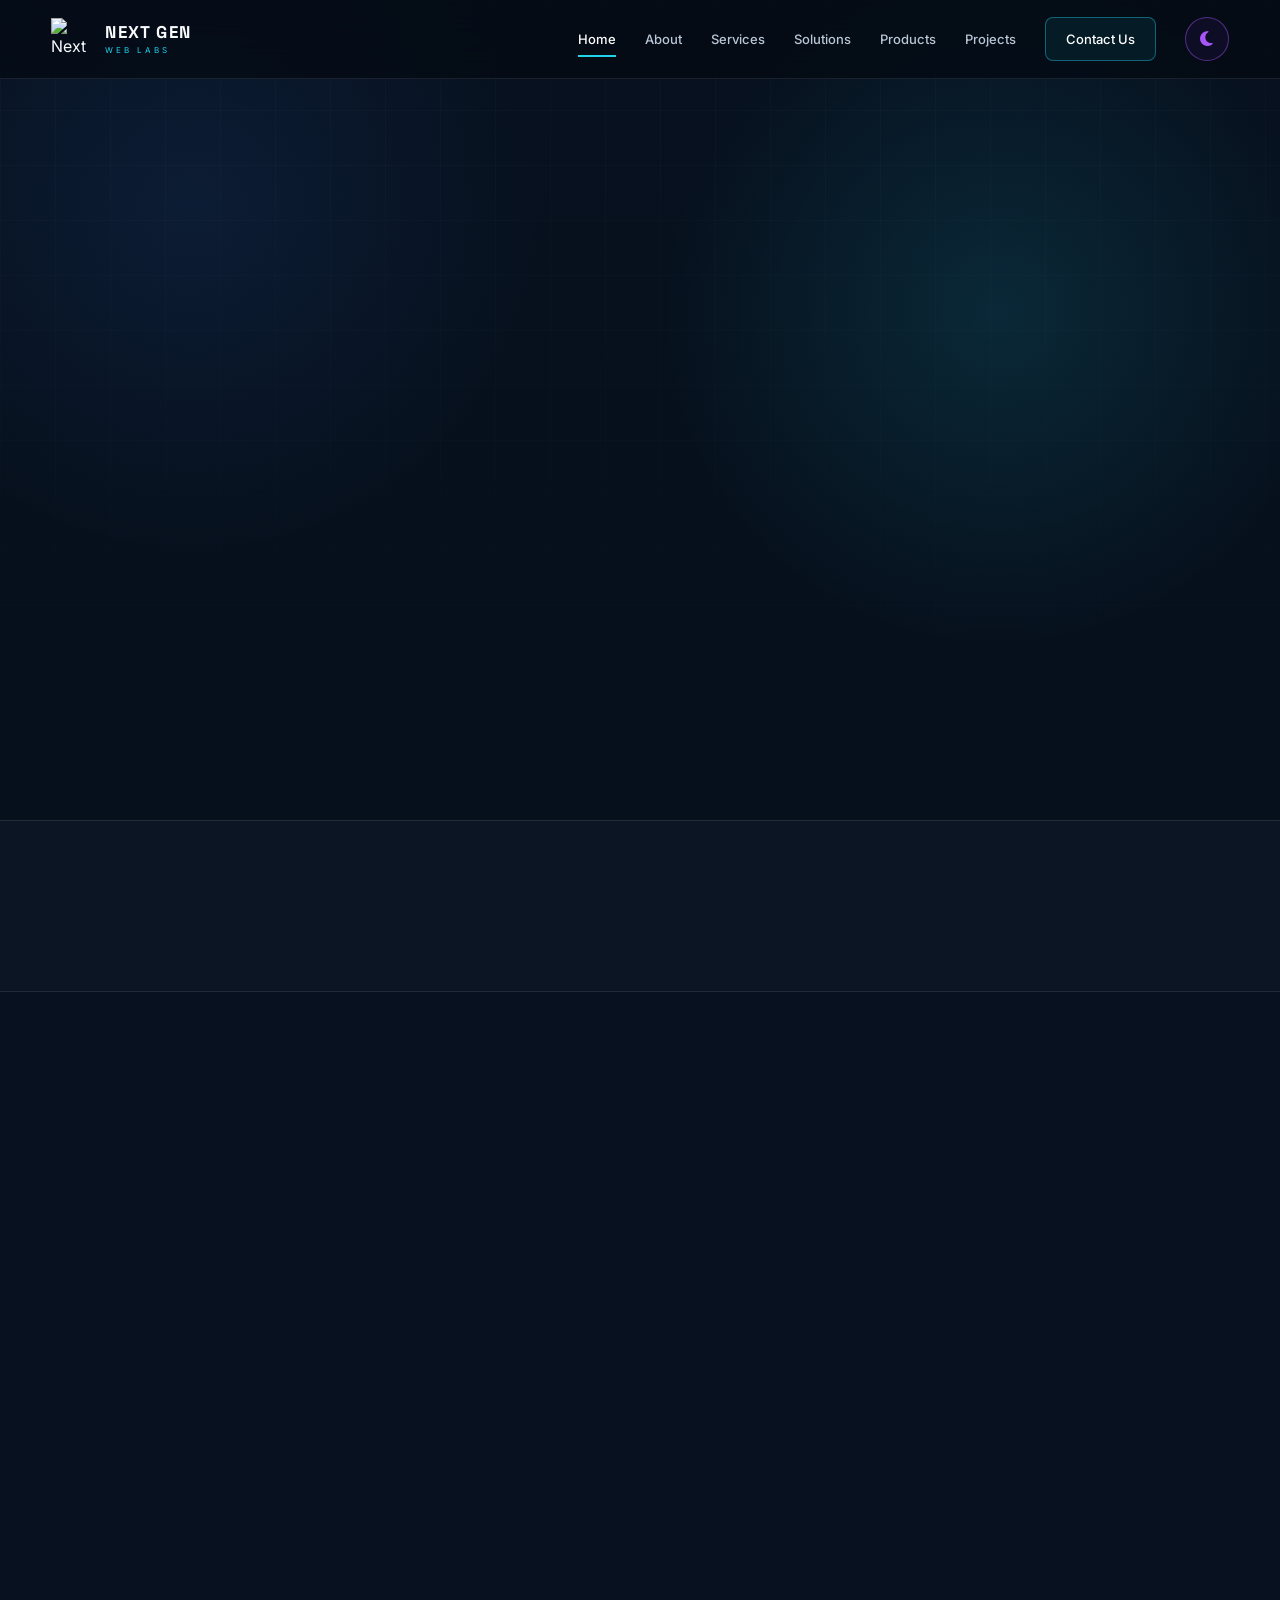
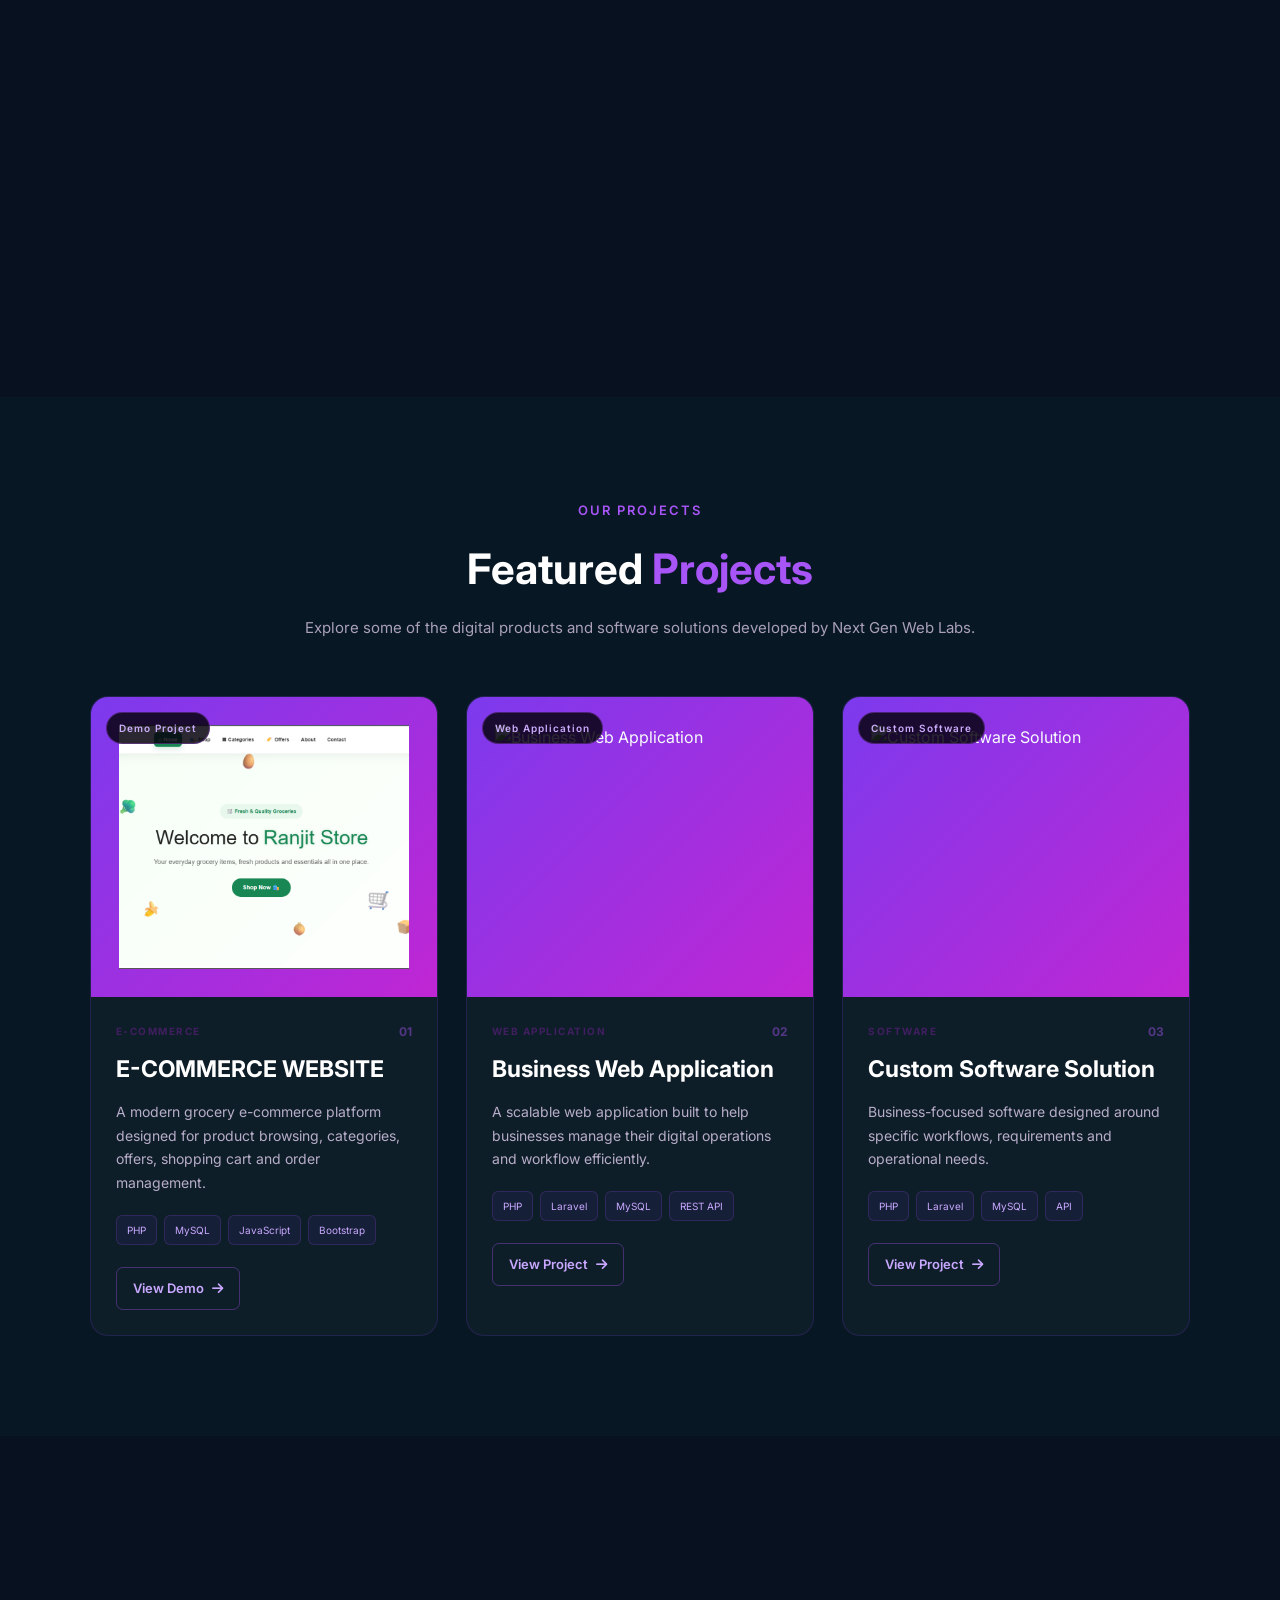
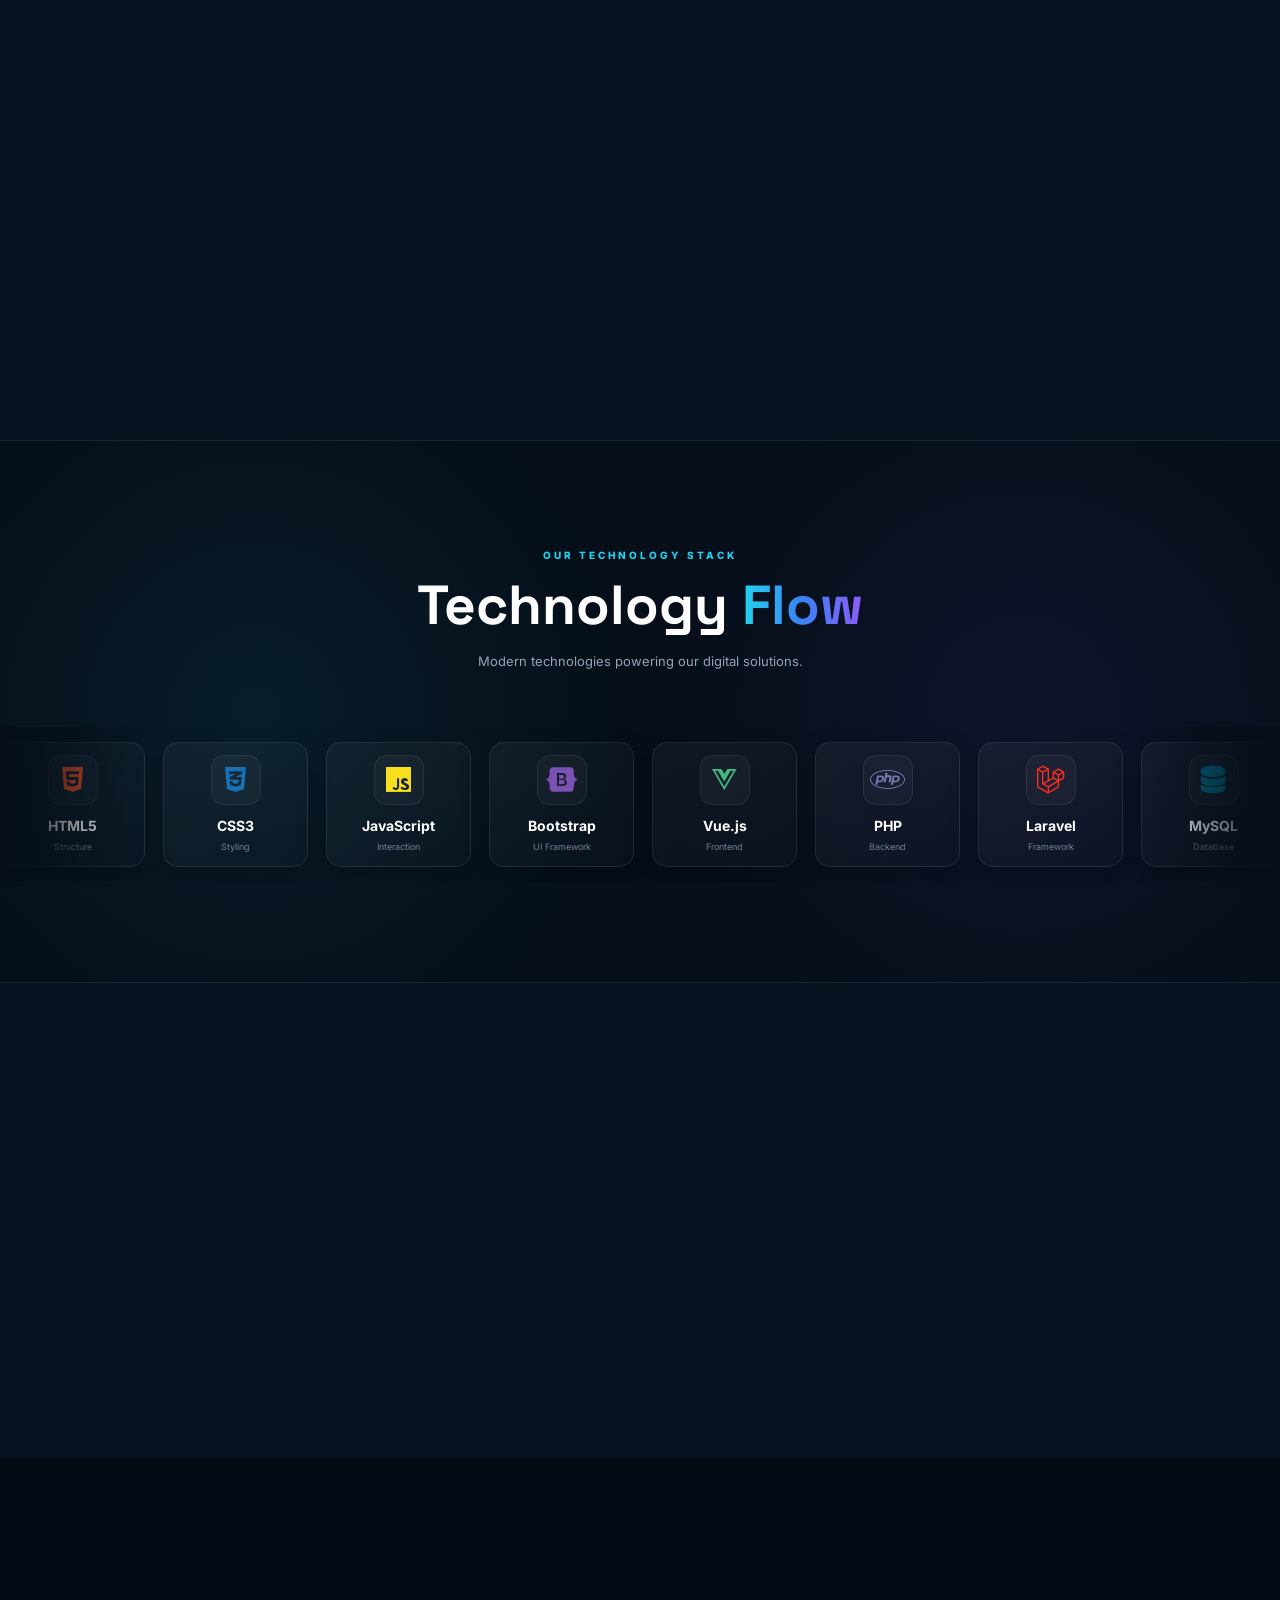
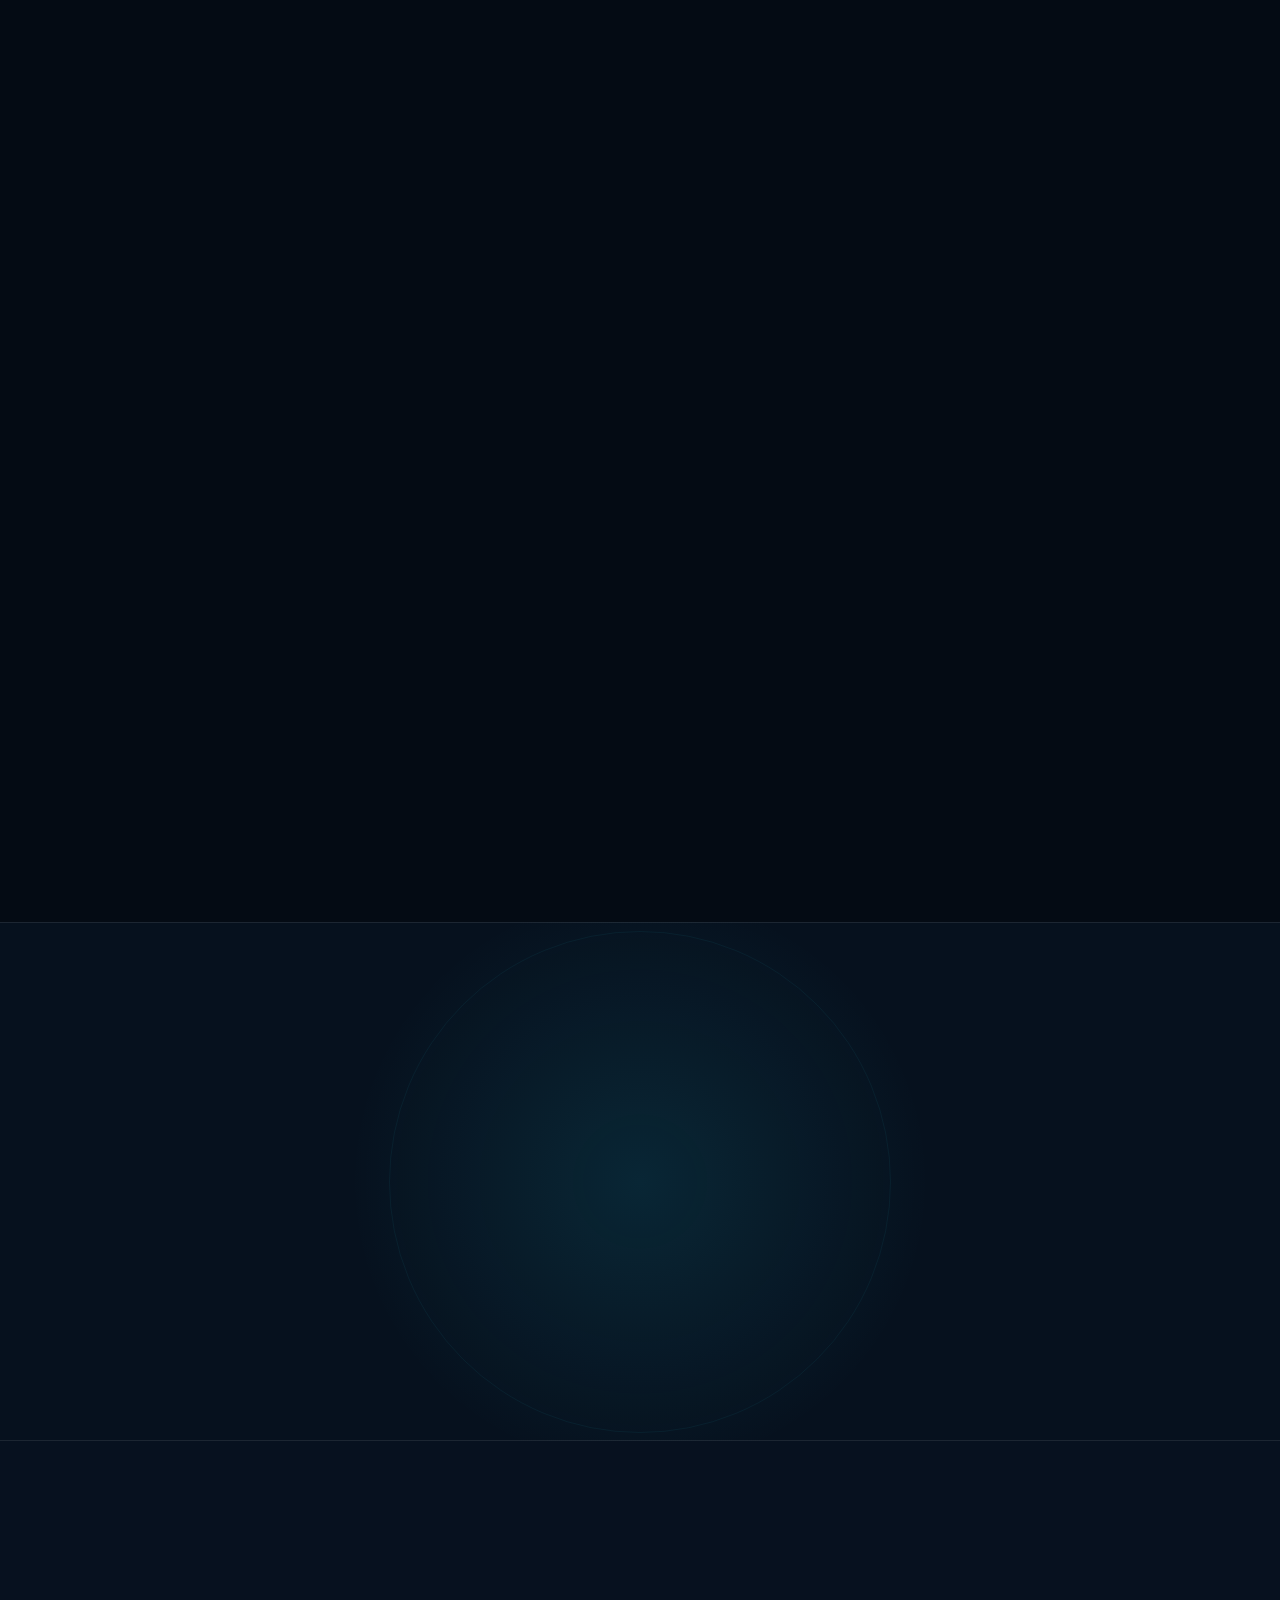
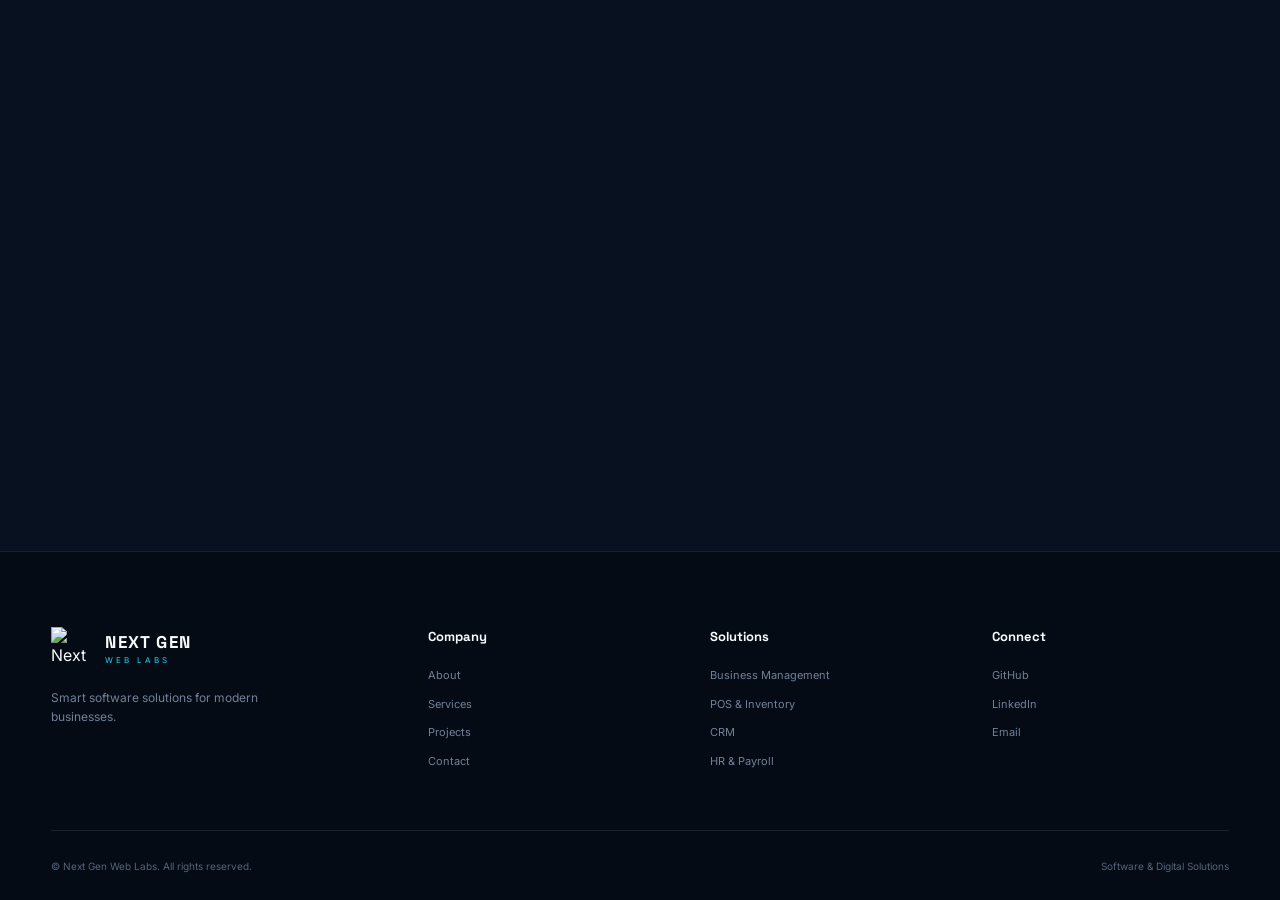
==== commit c312aeed: "Update index.html" ====
--- a/index.html
+++ b/index.html
@@ -1,761 +1,2257 @@
 <!DOCTYPE html>
 <html lang="en">
-
 <head>
     <meta charset="UTF-8">
     <meta name="viewport" content="width=device-width, initial-scale=1.0">
 
-    <title>Next Gen Labs| Digital Technology</title>
-<link
-    rel="stylesheet"
-    href="https://cdnjs.cloudflare.com/ajax/libs/font-awesome/6.5.2/css/all.min.css">
+    <meta name="description"
+        content="Next Gen Web Labs provides smart software solutions, custom software development, business management systems, POS, CRM, ERP and digital solutions.">
+
+    <title>Next Gen Web Labs | Software Solutions Company</title>
+
+    <!-- Google Fonts -->
+    <link rel="preconnect" href="https://fonts.googleapis.com">
+    <link rel="preconnect" href="https://fonts.gstatic.com" crossorigin>
+
+    <link
+        href="https://fonts.googleapis.com/css2?family=Inter:wght@400;500;600;700&family=Space+Grotesk:wght@500;600;700&display=swap"
+        rel="stylesheet">
+
+    <!-- CSS -->
     <link rel="stylesheet" href="style.css">
+
+      <link rel="stylesheet"
+      href="https://cdnjs.cloudflare.com/ajax/libs/font-awesome/6.5.2/css/all.min.css">
 </head>
 
 <body>
 
-    <!-- NAVBAR -->
-   <header class="navbar">
-    <div class="nav-container">
-
-        <!-- Logo -->
-
-
-        <a href="index.html" class="logo">
-<div class="ngl-icon">NGL</div>
-
-
-            NEXT <span>GEN</span> LABS
+<!-- =====================================================
+     HEADER
+===================================================== -->
+
+<header class="navbar">
+
+    <div class="container nav-container">
+
+        <a href="#home" class="logo">
+
+            <img src="nextgenlogo.jpeg" alt="Next Gen Web Labs">
+
+            <div class="logo-text">
+                <strong>NEXT GEN</strong>
+                <span>WEB LABS</span>
+            </div>
+
         </a>
 
-        <!-- Desktop Menu -->
+
+        <button class="menu-toggle" id="menuToggle">
+            ☰
+        </button>
+
+
         <nav class="nav-menu" id="navMenu">
-            <a href="index.html" class="nav-link active">Home</a>
-            <a href="#about" class="nav-link">About</a>
-            <a href="team.html" class="nav-link">Team</a>
-            <a href="#services" class="nav-link">Services</a>
-            <a href="#projects" class="nav-link">Projects</a>
-            
-            <a href="#contact" class="nav-link">Contact</a>
+
+            <a href="#home" class="active">Home</a>
+
+            <a href="#about">About</a>
+
+            <a href="#services">Services</a>
+
+            <a href="#solutions">Solutions</a>
+
+            <a href="#products">Products</a>
+
+            <a href="#projects">Projects</a>
+
+            <a href="#contact" class="nav-cta">
+                Contact Us
+            </a>
+
+
+<!-- THEME TOGGLE -->
+<button id="themeToggle" class="theme-toggle" aria-label="Toggle theme">
+    <i class="fa-solid fa-moon"></i>
+</button>
+
+
         </nav>
 
-        <!-- Get Started -->
-        <a href="pricing.html" class="get-started">
-            Get Started
-            <i class="fas fa-arrow-right"></i>
+    </div>
+
+</header>
+
+
+
+<!-- =====================================================
+     MAIN
+===================================================== -->
+
+<main>
+
+
+<!-- =====================================================
+     HERO
+===================================================== -->
+
+<section class="hero" id="home">
+
+    <div class="hero-bg"></div>
+
+    <div class="container hero-container">
+
+
+        <div class="hero-content reveal">
+
+            <span class="hero-label">
+                SOFTWARE & DIGITAL SOLUTIONS
+            </span>
+
+
+            <h1>
+                Smart Software
+                <span>Solutions</span>
+                for Modern Businesses
+            </h1>
+
+
+            <p>
+                We build reliable software solutions that help
+                businesses simplify operations, improve productivity
+                and grow in the digital world.
+            </p>
+
+
+            <div class="hero-buttons">
+
+                <a href="#contact" class="btn btn-primary">
+                    Start a Project
+                </a>
+
+                <a href="#solutions" class="btn btn-secondary">
+                    Explore Solutions
+                </a>
+
+            </div>
+
+
+            <div class="hero-features">
+
+                <div>
+                    <strong>25+</strong>
+                    <span>Projects</span>
+                </div>
+
+                <div>
+                    <strong>15+</strong>
+                    <span>Clients</span>
+                </div>
+
+                <div>
+                    <strong>10+</strong>
+                    <span>Technologies</span>
+                </div>
+
+            </div>
+
+        </div>
+
+
+
+        <!-- HERO VISUAL -->
+
+        <div class="hero-visual reveal">
+
+            <div class="software-window">
+
+                <div class="window-header">
+
+                    <div class="window-dots">
+                        <i></i>
+                        <i></i>
+                        <i></i>
+                    </div>
+
+                    <span>
+                        nextgen-software
+                    </span>
+
+                </div>
+
+
+                <div class="software-content">
+
+                    <div class="software-sidebar">
+
+                        <strong>NG</strong>
+
+                        <span></span>
+                        <span></span>
+                        <span></span>
+                        <span></span>
+
+                    </div>
+
+
+                    <div class="software-main">
+
+                        <small>
+                            BUSINESS OVERVIEW
+                        </small>
+
+                        <h3>
+                            Business Management
+                        </h3>
+
+
+                        <div class="dashboard-stats">
+
+                            <div>
+                                <small>Sales</small>
+                                <strong>$24.8K</strong>
+                            </div>
+
+                            <div>
+                                <small>Orders</small>
+                                <strong>1,284</strong>
+                            </div>
+
+                            <div>
+                                <small>Customers</small>
+                                <strong>842</strong>
+                            </div>
+
+                        </div>
+
+
+                        <div class="dashboard-chart">
+
+                            <span></span>
+                            <span></span>
+                            <span></span>
+                            <span></span>
+                            <span></span>
+                            <span></span>
+
+                        </div>
+
+                    </div>
+
+                </div>
+
+            </div>
+
+
+            <div class="floating-badge badge-php">
+                PHP
+            </div>
+
+            <div class="floating-badge badge-laravel">
+                Laravel
+            </div>
+
+            <div class="floating-badge badge-api">
+                API
+            </div>
+
+        </div>
+
+    </div>
+
+</section>
+
+
+
+<!-- =====================================================
+     COMPANY STATS
+===================================================== -->
+
+<section class="stats-section">
+
+    <div class="container stats-grid">
+
+        <div class="stat-item reveal">
+            <strong data-count="25">0</strong>
+            <span>Projects Delivered</span>
+        </div>
+
+        <div class="stat-item reveal">
+            <strong data-count="15">0</strong>
+            <span>Happy Clients</span>
+        </div>
+
+        <div class="stat-item reveal">
+            <strong data-count="5">0</strong>
+            <span>Team Members</span>
+        </div>
+
+        <div class="stat-item reveal">
+            <strong data-count="10">0</strong>
+            <span>Technologies</span>
+        </div>
+
+    </div>
+
+</section>
+
+
+
+<!-- =====================================================
+     ABOUT
+===================================================== -->
+
+<section class="section about-section" id="about">
+
+    <div class="container">
+
+
+        <div class="section-heading reveal">
+
+            <span>ABOUT NEXT GEN</span>
+
+            <h2>
+                Building Technology
+                That Moves Businesses Forward
+            </h2>
+
+            <p>
+                Next Gen Web Labs is a software development company
+                focused on creating practical, scalable and modern
+                digital solutions for businesses.
+            </p>
+
+        </div>
+
+
+        <div class="about-grid">
+
+
+            <div class="about-card reveal">
+
+                <div class="card-icon">
+                    01
+                </div>
+
+                <h3>
+                    Who We Are
+                </h3>
+
+                <p>
+                    We are a team of developers and technology
+                    professionals building software that solves
+                    real business problems.
+                </p>
+
+            </div>
+
+
+            <div class="about-card reveal">
+
+                <div class="card-icon">
+                    02
+                </div>
+
+                <h3>
+                    Our Mission
+                </h3>
+
+                <p>
+                    Our mission is to make powerful software
+                    accessible to businesses through reliable,
+                    efficient and user-friendly solutions.
+                </p>
+
+            </div>
+
+
+            <div class="about-card reveal">
+
+                <div class="card-icon">
+                    03
+                </div>
+
+                <h3>
+                    Our Vision
+                </h3>
+
+                <p>
+                    We aim to become a trusted technology partner
+                    for businesses looking to transform and grow
+                    through digital innovation.
+                </p>
+
+            </div>
+
+
+        </div>
+
+    </div>
+
+</section>
+
+
+
+<!-- =====================================================
+     SERVICES
+===================================================== -->
+
+<section class="section services-section" id="services">
+
+    <div class="container">
+
+
+        <div class="section-heading split-heading reveal">
+
+            <div>
+
+                <span>OUR SERVICES</span>
+
+                <h2>
+                    Technology Services
+                    Built Around Your Business
+                </h2>
+
+            </div>
+
+            <p>
+                From custom software to system integration,
+                we provide technology services designed around
+                real business requirements.
+            </p>
+
+        </div>
+
+
+
+        <div class="services-grid">
+
+
+            <article class="service-card reveal">
+
+                <div class="service-number">
+                    01
+                </div>
+
+                <h3>
+                    Custom Software Development
+                </h3>
+
+                <p>
+                    Business-specific software designed,
+                    developed and maintained around your
+                    workflow.
+                </p>
+
+                <a href="01-Custom-Software-Development-Case-Study.pdf" target="_blank" rel="noopener">
+  Learn More →
+</a>
+            </article>
+
+
+
+            <article class="service-card reveal">
+
+                <div class="service-number">
+                    02
+                </div>
+
+                <h3>
+                    Web Application Development
+                </h3>
+
+                <p>
+                    Modern and scalable web applications
+                    for businesses, organizations and
+                    digital platforms.
+                </p>
+
+                <a href="02-Web-Application-Development-Case-Study.pdf">
+                    Learn More →
+                </a>
+
+            </article>
+
+
+
+            <article class="service-card reveal">
+
+                <div class="service-number">
+                    03
+                </div>
+
+                <h3>
+                    E-Commerce Development
+                </h3>
+
+                <p>
+                    Complete online shopping platforms
+                    with product management, orders,
+                    customers and payment integration.
+                </p>
+
+                <a href="03-E-Commerce-Development-Case-Study.pdf">
+                    Learn More →
+                </a>
+
+            </article>
+
+
+
+            <article class="service-card reveal">
+
+                <div class="service-number">
+                    04
+                </div>
+
+                <h3>
+                    API & System Integration
+                </h3>
+
+                <p>
+                    Connect your applications, services
+                    and external systems through reliable
+                    API integrations.
+                </p>
+
+                <a href="04-API-and-System-Integration-Case-Study.pdf">
+                    Learn More →
+                </a>
+
+            </article>
+
+
+
+            <article class="service-card reveal">
+
+                <div class="service-number">
+                    05
+                </div>
+
+                <h3>
+                    AI & Automation
+                </h3>
+
+                <p>
+                    Smart automation solutions that reduce
+                    repetitive work and improve business
+                    efficiency.
+                </p>
+
+                <a href="05-AI-and-Automation-Case-Study.pdf">
+                    Learn More →
+                </a>
+
+            </article>
+
+
+
+            <article class="service-card reveal">
+
+                <div class="service-number">
+                    06
+                </div>
+
+                <h3>
+                    Software Maintenance
+                </h3>
+
+                <p>
+                    Continuous improvements, security updates,
+                    optimization and technical support for
+                    existing software.
+                </p>
+
+                <a href="06-Software-Maintenance-Case-Study.pdf">
+                    Learn More →
+                </a>
+
+            </article>
+
+
+        </div>
+
+    </div>
+
+</section>
+
+
+
+<!-- =====================================================
+     BUSINESS SOLUTIONS
+===================================================== -->
+
+<section class="section solutions-section" id="solutions">
+
+    <div class="container">
+
+
+        <div class="section-heading reveal">
+
+            <span>BUSINESS SOLUTIONS</span>
+
+            <h2>
+                Software Solutions for
+                Different Business Needs
+            </h2>
+
+        </div>
+
+
+
+        <div class="solution-list">
+
+
+            <div class="solution-item reveal">
+
+                <div class="solution-icon">
+                    BM
+                </div>
+
+                <div>
+                    <h3>
+                        Business Management
+                    </h3>
+
+                    <p>
+                        Manage daily business operations,
+                        reports and workflows from one platform.
+                    </p>
+                </div>
+
+                <span><a href="pricing.html">→</a></span>
+
+            </div>
+
+
+
+            <div class="solution-item reveal">
+
+                <div class="solution-icon">
+                    PI
+                </div>
+
+                <div>
+                    <h3>
+                        POS & Inventory
+                    </h3>
+
+                    <p>
+                        Track sales, products, stock,
+                        purchases and inventory efficiently.
+                    </p>
+                </div>
+
+               <span><a href="pricing.html">→</a></span>
+
+            </div>
+
+
+
+            <div class="solution-item reveal">
+
+                <div class="solution-icon">
+                    CR
+                </div>
+
+                <div>
+                    <h3>
+                        CRM & Customer Management
+                    </h3>
+
+                    <p>
+                        Organize customer information,
+                        communication and business relationships.
+                    </p>
+                </div>
+
+               <span><a href="pricing.html">→</a></span>
+
+            </div>
+
+
+
+            <div class="solution-item reveal">
+
+                <div class="solution-icon">
+                    HR
+                </div>
+
+                <div>
+                    <h3>
+                        HR & Payroll
+                    </h3>
+
+                    <p>
+                        Manage employees, attendance,
+                        payroll and organizational information.
+                    </p>
+                </div>
+
+                <span><a href="pricing.html">→</a></span>
+
+            </div>
+
+
+
+            <div class="solution-item reveal">
+
+                <div class="solution-icon">
+                    ED
+                </div>
+
+                <div>
+                    <h3>
+                        Education Management
+                    </h3>
+
+                    <p>
+                        Digital solutions for schools,
+                        institutions and education organizations.
+                    </p>
+                </div>
+
+                <span><a href="pricing.html">→</a></span>
+
+            </div>
+
+
+        </div>
+
+    </div>
+
+</section>
+
+
+
+<!-- =====================================================
+     PRODUCTS
+===================================================== -->
+
+<section class="section products-section" id="products">
+
+    <div class="container">
+
+
+        <div class="section-heading split-heading reveal">
+
+            <div>
+
+                <span>OUR PRODUCTS</span>
+
+                <h2>
+                    Software Products
+                    Designed for Real Businesses
+                </h2>
+
+            </div>
+
+            <p>
+                Ready-to-use and customizable software
+                products that help organizations manage
+                their everyday operations.
+            </p>
+
+        </div>
+
+
+
+        <div class="products-grid">
+
+
+            <article class="product-card reveal">
+
+                <div class="product-preview">
+
+                    <div class="preview-header">
+                        Business Management
+                    </div>
+
+                    <div class="preview-body">
+
+                        <div></div>
+                        <div></div>
+                        <div></div>
+
+                    </div>
+
+                </div>
+
+                <div class="product-info">
+
+                    <span>
+                        BUSINESS SOFTWARE
+                    </span>
+
+                    <h3>
+                        Business Management System
+                    </h3>
+
+                    <p>
+                        A centralized platform for managing
+                        business operations and reports.
+                    </p>
+
+                    <a href="#contact">
+                        View Product →
+                    </a>
+
+                </div>
+
+            </article>
+
+
+
+            <article class="product-card reveal">
+
+                <div class="product-preview">
+
+                    <div class="preview-header">
+                        POS & Inventory
+                    </div>
+
+                    <div class="preview-body">
+
+                        <div></div>
+                        <div></div>
+                        <div></div>
+
+                    </div>
+
+                </div>
+
+                <div class="product-info">
+
+                    <span>
+                        RETAIL SOFTWARE
+                    </span>
+
+                    <h3>
+                        POS & Inventory System
+                    </h3>
+
+                    <p>
+                        Manage products, sales, stock,
+                        customers and purchases.
+                    </p>
+
+                    <a href="#contact">
+                        View Product →
+                    </a>
+
+                </div>
+
+            </article>
+
+
+
+            <article class="product-card reveal">
+
+                <div class="product-preview">
+
+                    <div class="preview-header">
+                        CRM Platform
+                    </div>
+
+                    <div class="preview-body">
+
+                        <div></div>
+                        <div></div>
+                        <div></div>
+
+                    </div>
+
+                </div>
+
+                <div class="product-info">
+
+                    <span>
+                        CUSTOMER SOFTWARE
+                    </span>
+
+                    <h3>
+                        CRM & Customer Platform
+                    </h3>
+
+                    <p>
+                        Organize customer information and
+                        improve relationship management.
+                    </p>
+
+                    <a href="#contact">
+                        View Product →
+                    </a>
+
+                </div>
+
+            </article>
+
+
+        </div>
+
+    </div>
+
+</section>
+
+
+
+<!-- =====================================================
+     INDUSTRIES
+===================================================== -->
+
+<section class="section industries-section">
+
+    <div class="container">
+
+
+        <div class="section-heading reveal">
+
+            <span>INDUSTRIES</span>
+
+            <h2>
+                Technology for Different Industries
+            </h2>
+
+        </div>
+
+
+
+        <div class="industries-grid">
+
+
+            <div class="industry-card reveal">
+                <strong>01</strong>
+                <h3>Retail & E-Commerce</h3>
+                <p>
+                    Digital solutions for stores,
+                    inventory and online businesses.
+                </p>
+            </div>
+
+
+            <div class="industry-card reveal">
+                <strong>02</strong>
+                <h3>Education</h3>
+                <p>
+                    Management platforms for schools,
+                    institutions and organizations.
+                </p>
+            </div>
+
+
+            <div class="industry-card reveal">
+                <strong>03</strong>
+                <h3>Healthcare</h3>
+                <p>
+                    Software solutions for managing
+                    operations and digital workflows.
+                </p>
+            </div>
+
+
+            <div class="industry-card reveal">
+                <strong>04</strong>
+                <h3>Business & Corporate</h3>
+                <p>
+                    Custom software for modern business
+                    operations and management.
+                </p>
+            </div>
+
+
+        </div>
+
+    </div>
+
+</section>
+
+
+
+<!-- =====================================================
+     PROJECTS
+=<!-- =========================
+     PROJECTS SECTION
+========================= -->
+<!-- =========================
+     PROJECTS SECTION
+========================= -->
+
+<section class="projects-section" id="projects">
+
+    <div class="projects-container">
+
+        <!-- SECTION HEADER -->
+        <div class="projects-header">
+
+            <span class="section-tag">OUR PROJECTS</span>
+
+            <h2>
+                Featured <strong>Projects</strong>
+            </h2>
+
+            <p>
+                Explore some of the digital products and software
+                solutions developed by Next Gen Web Labs.
+            </p>
+
+        </div>
+
+
+        <!-- PROJECTS GRID -->
+        <div class="projects-grid">
+
+
+            <!-- =========================
+                 PROJECT 01 — RANJIT STORE
+            ========================= -->
+
+            <div class="project-card">
+
+                <div class="project-image">
+
+                    <img
+                        src="Screenshot (138).png"
+                        alt="Ranjit Store"
+                    >
+
+                    <div class="project-badge">
+                        Demo Project
+                    </div>
+
+                </div>
+
+
+                <div class="project-content">
+
+                    <div class="project-top">
+
+                        <span class="project-category">
+                            E-COMMERCE
+                        </span>
+
+                        <span class="project-number">
+                            01
+                        </span>
+
+                    </div>
+
+
+                    <h3> E-COMMERCE WEBSITE</h3>
+
+                    <p>
+                        A modern grocery e-commerce platform designed
+                        for product browsing, categories, offers,
+                        shopping cart and order management.
+                    </p>
+
+
+                    <div class="project-tech">
+
+                        <span>PHP</span>
+                        <span>MySQL</span>
+                        <span>JavaScript</span>
+                        <span>Bootstrap</span>
+
+                    </div>
+
+
+                    <a
+                        href="#"
+                        class="project-btn"
+                        onclick="showRanjitDemo(event)"
+                    >
+                        View Demo
+                        <i class="fa-solid fa-arrow-right"></i>
+                    </a>
+
+                </div>
+
+            </div>
+
+
+
+            <!-- =========================
+                 PROJECT 02
+            ========================= -->
+
+            <div class="project-card">
+
+                <div class="project-image">
+
+                    <img
+                        src="project-2.png"
+                        alt="Business Web Application"
+                    >
+
+                    <div class="project-badge">
+                        Web Application
+                    </div>
+
+                </div>
+
+
+                <div class="project-content">
+
+                    <div class="project-top">
+
+                        <span class="project-category">
+                            WEB APPLICATION
+                        </span>
+
+                        <span class="project-number">
+                            02
+                        </span>
+
+                    </div>
+
+
+                    <h3>Business Web Application</h3>
+
+                    <p>
+                        A scalable web application built to help
+                        businesses manage their digital operations
+                        and workflow efficiently.
+                    </p>
+
+
+                    <div class="project-tech">
+
+                        <span>PHP</span>
+                        <span>Laravel</span>
+                        <span>MySQL</span>
+                        <span>REST API</span>
+
+                    </div>
+
+
+                    <a href="#" class="project-btn">
+
+                        View Project
+                        <i class="fa-solid fa-arrow-right"></i>
+
+                    </a>
+
+                </div>
+
+            </div>
+
+
+
+            <!-- =========================
+                 PROJECT 03
+            ========================= -->
+
+            <div class="project-card">
+
+                <div class="project-image">
+
+                    <img
+                        src="project-3.png"
+                        alt="Custom Software Solution"
+                    >
+
+                    <div class="project-badge">
+                        Custom Software
+                    </div>
+
+                </div>
+
+
+                <div class="project-content">
+
+                    <div class="project-top">
+
+                        <span class="project-category">
+                            SOFTWARE
+                        </span>
+
+                        <span class="project-number">
+                            03
+                        </span>
+
+                    </div>
+
+
+                    <h3>Custom Software Solution</h3>
+
+                    <p>
+                        Business-focused software designed around
+                        specific workflows, requirements and
+                        operational needs.
+                    </p>
+
+
+                    <div class="project-tech">
+
+                        <span>PHP</span>
+                        <span>Laravel</span>
+                        <span>MySQL</span>
+                        <span>API</span>
+
+                    </div>
+
+
+                    <a href="#" class="project-btn">
+
+                        View Project
+                        <i class="fa-solid fa-arrow-right"></i>
+
+                    </a>
+
+                </div>
+
+            </div>
+
+
+        </div>
+
+    </div>
+
+</section>
+
+
+<!-- =====================================================
+     WHY CHOOSE US
+===================================================== -->
+
+<section class="section why-section">
+
+    <div class="container">
+
+
+        <div class="why-grid">
+
+
+            <div class="why-content reveal">
+
+                <span>
+                    WHY NEXT GEN
+                </span>
+
+                <h2>
+                    Technology Built Around
+                    Your Business
+                </h2>
+
+                <p>
+                    We focus on understanding your business
+                    before building the technology. Every
+                    solution is designed to be practical,
+                    scalable and easy to use.
+                </p>
+
+            </div>
+
+
+
+            <div class="why-list">
+
+
+                <div class="why-item reveal">
+
+                    <strong>01</strong>
+
+                    <div>
+                        <h3>
+                            Business-Focused Solutions
+                        </h3>
+
+                        <p>
+                            We develop software around real
+                            business requirements.
+                        </p>
+                    </div>
+
+                </div>
+
+
+                <div class="why-item reveal">
+
+                    <strong>02</strong>
+
+                    <div>
+                        <h3>
+                            Modern Technology
+                        </h3>
+
+                        <p>
+                            We use modern development tools
+                            and technologies.
+                        </p>
+                    </div>
+
+                </div>
+
+
+                <div class="why-item reveal">
+
+                    <strong>03</strong>
+
+                    <div>
+                        <h3>
+                            Scalable Architecture
+                        </h3>
+
+                        <p>
+                            Our solutions are designed to
+                            grow with your business.
+                        </p>
+                    </div>
+
+                </div>
+
+
+                <div class="why-item reveal">
+
+                    <strong>04</strong>
+
+                    <div>
+                        <h3>
+                            Long-Term Support
+                        </h3>
+
+                        <p>
+                            We can continue improving and
+                            maintaining your software.
+                        </p>
+                    </div>
+
+                </div>
+
+
+            </div>
+
+        </div>
+
+    </div>
+
+</section>
+
+
+
+<!-- =====================================================
+     TECHNOLOGIES
+===================================================== -->
+<!-- =========================
+     TECHNOLOGY FLOW
+========================= -->
+<!-- =====================================================
+     TECHNOLOGIES
+===================================================== -->
+
+<section class="technology-flow" id="technology">
+
+    <div class="tech-container">
+
+        <!-- HEADING -->
+        <div class="tech-heading">
+
+            <span>OUR TECHNOLOGY STACK</span>
+
+            <h2>
+                Technology <strong>Flow</strong>
+            </h2>
+
+            <p>
+                Modern technologies powering our digital solutions.
+            </p>
+
+        </div>
+
+
+        <!-- CONTINUOUS TECHNOLOGY FLOW -->
+
+        <div class="tech-marquee">
+
+            <div class="tech-track">
+
+
+                <!-- SET 1 -->
+
+                <div class="tech-item">
+
+                    <div class="tech-logo html-logo">
+                        <i class="fa-brands fa-html5"></i>
+                    </div>
+
+                    <h4>HTML5</h4>
+                    <span>Structure</span>
+
+                </div>
+
+
+                <div class="tech-item">
+
+                    <div class="tech-logo css-logo">
+                        <i class="fa-brands fa-css3-alt"></i>
+                    </div>
+
+                    <h4>CSS3</h4>
+                    <span>Styling</span>
+
+                </div>
+
+
+                <div class="tech-item">
+
+                    <div class="tech-logo js-logo">
+                        <i class="fa-brands fa-js"></i>
+                    </div>
+
+                    <h4>JavaScript</h4>
+                    <span>Interaction</span>
+
+                </div>
+
+
+                <div class="tech-item">
+
+                    <div class="tech-logo bootstrap-logo">
+                        <i class="fa-brands fa-bootstrap"></i>
+                    </div>
+
+                    <h4>Bootstrap</h4>
+                    <span>UI Framework</span>
+
+                </div>
+
+
+                <div class="tech-item">
+
+                    <div class="tech-logo vue-logo">
+                        <i class="fa-brands fa-vuejs"></i>
+                    </div>
+
+                    <h4>Vue.js</h4>
+                    <span>Frontend</span>
+
+                </div>
+
+
+                <div class="tech-item">
+
+                    <div class="tech-logo php-logo">
+                        <i class="fa-brands fa-php"></i>
+                    </div>
+
+                    <h4>PHP</h4>
+                    <span>Backend</span>
+
+                </div>
+
+
+                <div class="tech-item">
+
+                    <div class="tech-logo laravel-logo">
+                        <i class="fa-brands fa-laravel"></i>
+                    </div>
+
+                    <h4>Laravel</h4>
+                    <span>Framework</span>
+
+                </div>
+
+
+                <div class="tech-item">
+
+                    <div class="tech-logo mysql-logo">
+                        <i class="fa-solid fa-database"></i>
+                    </div>
+
+                    <h4>MySQL</h4>
+                    <span>Database</span>
+
+                </div>
+
+
+                <div class="tech-item">
+
+                    <div class="tech-logo git-logo">
+                        <i class="fa-brands fa-git-alt"></i>
+                    </div>
+
+                    <h4>Git</h4>
+                    <span>Version Control</span>
+
+                </div>
+
+
+                <div class="tech-item">
+
+                    <div class="tech-logo github-logo">
+                        <i class="fa-brands fa-github"></i>
+                    </div>
+
+                    <h4>GitHub</h4>
+                    <span>Code Hosting</span>
+
+                </div>
+
+
+                <div class="tech-item">
+
+                    <div class="tech-logo vscode-logo">
+                        <i class="fa-solid fa-code"></i>
+                    </div>
+
+                    <h4>VS Code</h4>
+                    <span>Code Editor</span>
+
+                </div>
+
+
+                <div class="tech-item">
+
+                    <div class="tech-logo xampp-logo">
+                        <i class="fa-solid fa-server"></i>
+                    </div>
+
+                    <h4>XAMPP</h4>
+                    <span>Local Server</span>
+
+                </div>
+
+
+
+                <!-- SET 2 — DUPLICATE FOR SEAMLESS FLOW -->
+
+                <div class="tech-item">
+
+                    <div class="tech-logo html-logo">
+                        <i class="fa-brands fa-html5"></i>
+                    </div>
+
+                    <h4>HTML5</h4>
+                    <span>Structure</span>
+
+                </div>
+
+
+                <div class="tech-item">
+
+                    <div class="tech-logo css-logo">
+                        <i class="fa-brands fa-css3-alt"></i>
+                    </div>
+
+                    <h4>CSS3</h4>
+                    <span>Styling</span>
+
+                </div>
+
+
+                <div class="tech-item">
+
+                    <div class="tech-logo js-logo">
+                        <i class="fa-brands fa-js"></i>
+                    </div>
+
+                    <h4>JavaScript</h4>
+                    <span>Interaction</span>
+
+                </div>
+
+
+                <div class="tech-item">
+
+                    <div class="tech-logo bootstrap-logo">
+                        <i class="fa-brands fa-bootstrap"></i>
+                    </div>
+
+                    <h4>Bootstrap</h4>
+                    <span>UI Framework</span>
+
+                </div>
+
+
+                <div class="tech-item">
+
+                    <div class="tech-logo vue-logo">
+                        <i class="fa-brands fa-vuejs"></i>
+                    </div>
+
+                    <h4>Vue.js</h4>
+                    <span>Frontend</span>
+
+                </div>
+
+
+                <div class="tech-item">
+
+                    <div class="tech-logo php-logo">
+                        <i class="fa-brands fa-php"></i>
+                    </div>
+
+                    <h4>PHP</h4>
+                    <span>Backend</span>
+
+                </div>
+
+
+                <div class="tech-item">
+
+                    <div class="tech-logo laravel-logo">
+                        <i class="fa-brands fa-laravel"></i>
+                    </div>
+
+                    <h4>Laravel</h4>
+                    <span>Framework</span>
+
+                </div>
+
+
+                <div class="tech-item">
+
+                    <div class="tech-logo mysql-logo">
+                        <i class="fa-solid fa-database"></i>
+                    </div>
+
+                    <h4>MySQL</h4>
+                    <span>Database</span>
+
+                </div>
+
+
+                <div class="tech-item">
+
+                    <div class="tech-logo git-logo">
+                        <i class="fa-brands fa-git-alt"></i>
+                    </div>
+
+                    <h4>Git</h4>
+                    <span>Version Control</span>
+
+                </div>
+
+
+                <div class="tech-item">
+
+                    <div class="tech-logo github-logo">
+                        <i class="fa-brands fa-github"></i>
+                    </div>
+
+                    <h4>GitHub</h4>
+                    <span>Code Hosting</span>
+
+                </div>
+
+
+                <div class="tech-item">
+
+                    <div class="tech-logo vscode-logo">
+                        <i class="fa-solid fa-code"></i>
+                    </div>
+
+                    <h4>VS Code</h4>
+                    <span>Code Editor</span>
+
+                </div>
+
+
+                <div class="tech-item">
+
+                    <div class="tech-logo xampp-logo">
+                        <i class="fa-solid fa-server"></i>
+                    </div>
+
+                    <h4>XAMPP</h4>
+                    <span>Local Server</span>
+
+                </div>
+
+
+            </div>
+
+        </div>
+
+    </div>
+
+</section>
+<!-- =====================================================
+     CLIENTS
+===================================================== -->
+
+<section class="section clients-section">
+
+    <div class="container">
+
+
+        <div class="section-heading reveal">
+
+            <span>
+                OUR CLIENTS
+            </span>
+
+            <h2>
+                Trusted by Growing Businesses
+            </h2>
+
+        </div>
+
+
+        <div class="clients-grid reveal">
+
+            <div>CLIENT ONE</div>
+            <div>CLIENT TWO</div>
+            <div>CLIENT THREE</div>
+            <div>CLIENT FOUR</div>
+            <div>CLIENT FIVE</div>
+
+        </div>
+
+    </div>
+
+</section>
+
+
+
+<!-- =====================================================
+     TEAM
+===================================================== -->
+<!-- =========================
+     TEAM
+========================= -->
+<section class="team-section" id="team">
+    <div class="container">
+
+        <div class="section-heading reveal">
+            <span class="section-label">OUR TEAM</span>
+            <h2>Meet Our Team</h2>
+            <p>
+                Meet the people behind Next Gen Web Labs,
+                working together to build modern software solutions.
+            </p>
+        </div>
+
+        <div class="team-grid">
+
+            <!-- CEO -->
+            <div class="team-card reveal">
+                <div class="team-image">
+                    <img src="tawsif.png" alt="Akhlakur Rahman">
+                </div>
+
+                <div class="team-content">
+                    <h3>Akhlakur Rahman</h3>
+                    <span>CEO & Founder</span>
+                    <p>
+                        Leading Next Gen Web Labs with a vision
+                        for innovative digital solutions.
+                    </p>
+
+                    <a href="#" class="profile-btn">
+                        View Profile <span>→</span>
+                    </a>
+                </div>
+            </div>
+
+
+            <!-- Senior Web Developer -->
+            <div class="team-card reveal">
+                <div class="team-image">
+                    <img src="dipportfolio.png" alt="Diptho Durjoy">
+                </div>
+
+                <div class="team-content">
+                    <h3>Diptho Durjoy</h3>
+                    <span>Senior Web Developer</span>
+                    <p>
+                        Building scalable web applications and
+                        modern software solutions.
+                    </p>
+
+                    <a href="https://imdipthodurjoy.github.io/Diptho-Portfolio/" class="profile-btn">
+                       Portfolio <span>→</span>
+                    </a>
+                </div>
+            </div>
+
+
+            <!-- Developer -->
+            <div class="team-card reveal">
+                <div class="team-image">
+                    <img src="Raj final.jpeg" alt="Raj Deb">
+                </div>
+
+                <div class="team-content">
+                    <h3>Raj Deb</h3>
+                    <span>Full Stack Developer</span>
+                    <p>
+                        Developing reliable and user-focused
+                        web solutions for modern businesses.
+                    </p>
+
+                    <a href="deb741597-prog.github.io/dipraj-portfolio/" class="profile-btn">
+                        Portfolio <span>→</span>
+                    </a>
+                </div>
+            </div>
+
+
+            <!-- Backend Developer 1 -->
+            <div class="team-card reveal">
+                <div class="team-image team-placeholder">
+                    <span>BD</span>
+                </div>
+
+                <div class="team-content">
+                    <h3>Backend Developer</h3>
+                    <span>Backend Developer</span>
+                    <p>
+                        Developing secure APIs, databases and
+                        powerful backend systems.
+                    </p>
+
+                    <a href="#" class="profile-btn">
+                        View Profile <span>→</span>
+                    </a>
+                </div>
+            </div>
+
+
+            <!-- Backend Developer 2 -->
+            <div class="team-card reveal">
+                <div class="team-image team-placeholder">
+                    <span>BD</span>
+                </div>
+
+                <div class="team-content">
+                    <h3>Backend Developer</h3>
+                    <span>Backend Developer</span>
+                    <p>
+                        Working on server-side applications,
+                        APIs and database architecture.
+                    </p>
+
+                    <a href="#" class="profile-btn">
+                        View Profile <span>→</span>
+                    </a>
+                </div>
+            </div>
+
+
+            <!-- Frontend Developer -->
+            <div class="team-card reveal">
+                <div class="team-image team-placeholder">
+                    <span>FD</span>
+                </div>
+
+                <div class="team-content">
+                    <h3>Frontend Developer</h3>
+                    <span>Frontend Developer</span>
+                    <p>
+                        Creating responsive and interactive
+                        interfaces for web applications.
+                    </p>
+
+                    <a href="#" class="profile-btn">
+                        View Profile <span>→</span>
+                    </a>
+                </div>
+            </div>
+
+
+            <!-- UI/UX Designer -->
+            <div class="team-card reveal">
+                <div class="team-image team-placeholder">
+                    <img src="image.png" alt="Automation">
+                    <span>UX</span>
+                </div>
+
+                <div class="team-content">
+                    <h3>Udit Kumawat</h3>
+                    <span>UI/UX Designer</span>
+                    <p>
+                        Designing clean, intuitive and engaging
+                        digital experiences.
+                    </p>
+
+                    <a href="https://drive.google.com/file/d/1FOw-3hsXd0qb5toWNIN0FtA2j0_N1j-R/view?usp=sharing" class="profile-btn">
+                        View Profile <span>→</span>
+                    </a>
+                </div>
+            </div>
+
+
+            <!-- AI Automation -->
+            <div class="team-card reveal">
+                <div class="team-image team-placeholder">
+                    <span>AI</span>
+                </div>
+
+                <div class="team-content">
+                    <h3>Ibtehal Noorin</h3>
+                    <span>AI Automation Consultant</span>
+                    <p>
+                        Helping businesses automate workflows
+                        with modern AI technologies.
+                    </p>
+
+                    <a href="https://drive.google.com/file/d/1sXmi2lRX_eWD1Xm-Ct-VAUoehawif2mC/view?usp=sharing" class="profile-btn">
+                        View Profile <span>→</span>
+                    </a>
+                </div>
+            </div>
+
+
+            <!-- Sales 1 -->
+            <div class="team-card reveal">
+                <div class="team-image team-placeholder">
+                    <span>SM</span>
+                </div>
+
+                <div class="team-content">
+                    <h3>Sales Executive</h3>
+                    <span>Sales & Marketing Executive</span>
+                    <p>
+                        Connecting businesses with the right
+                        software and digital solutions.
+                    </p>
+
+                    <a href="#" class="profile-btn">
+                        View Profile <span>→</span>
+                    </a>
+                </div>
+            </div>
+
+
+            <!-- Sales 2 -->
+            <div class="team-card reveal">
+                <div class="team-image team-placeholder">
+                    <span>SM</span>
+                </div>
+
+                <div class="team-content">
+                    <h3>Sales Executive</h3>
+                    <span>Sales & Marketing Executive</span>
+                    <p>
+                        Building client relationships and
+                        growing business opportunities.
+                    </p>
+
+                    <a href="#" class="profile-btn">
+                        View Profile <span>→</span>
+                    </a>
+                </div>
+            </div>
+
+        </div>
+
+    </div>
+</section>
+
+<!-- =====================================================
+     CTA
+===================================================== -->
+
+<section class="cta-section">
+
+    <div class="container cta-content reveal">
+
+        <span>
+            LET'S WORK TOGETHER
+        </span>
+
+        <h2>
+            Have a Software Idea?
+            Let's Build It.
+        </h2>
+
+        <p>
+            Tell us about your business or project and
+            let's create the right digital solution for you.
+        </p>
+
+        <a href="#contact" class="btn btn-primary">
+            Talk to Our Team →
         </a>
 
-        <!-- Mobile Menu Button -->
-        <button class="menu-toggle" id="menuToggle">
-            <i class="fas fa-bars"></i>
-        </button>
-
     </div>
-</header>
-
-
-    <!-- HOME -->
-    <section class="hero" id="home">
-
-        <div class="container">
-
-            <div class="hero-grid">
-
-                <div class="hero-content">
-
-                    <div class="hero-small">
-                        WELCOME TO NEXT GEN LABS
-                    </div>
-
-                    <h1>
-                        Build Tomorrow.
-                        <br>
-                        <span class="typing-text">Today.</span>
-                    </h1>
-
-                    <p>
-                        We build modern digital solutions,
-                        websites and software that help
-                        businesses grow in the digital world.
-                    </p>
-
-                    <div class="hero-buttons">
-
-                        <a href="#services" class="btn btn-primary">
-                            Explore Services →
-                        </a>
-
-                        <a href="#contact" class="btn btn-outline">
-                            Start a Project
-                        </a>
-
-                    </div>
-
-                </div>
-
-<div class="orb laptop-orb">
-
-    <div class="orbit-ring ring-one"></div>
-    <div class="orbit-ring ring-two"></div>
-
-    <div class="laptop">
-
-        <div class="laptop-screen">
-
-            <div class="screen-glow"></div>
-
-            <div class="code-window">
-
-                <div class="code-top">
-                    <span></span>
-                    <span></span>
-                    <span></span>
-                </div>
-
-                <div class="code-lines">
-                    <div><i>&lt;</i> <b>nextgen</b> <i>/&gt;</i></div>
-                    <div><span>build</span> <em>tomorrow</em></div>
-                    <div><span>create</span> <em>future</em></div>
-                    <div><span>digital</span> <em>solutions</em></div>
-                </div>
-
-                <div class="screen-logo">
-                    <strong>NG</strong>
-                    <small>NEXT GEN</small>
-                </div>
-
-            </div>
-
-        </div>
-
-        <div class="laptop-base">
-
-            <div class="keyboard">
-                <span></span>
-                <span></span>
-                <span></span>
-                <span></span>
-                <span></span>
-                <span></span>
-                <span></span>
-                <span></span>
-                <span></span>
-                <span></span>
-                <span></span>
-                <span></span>
-                <span></span>
-                <span></span>
-                <span></span>
-                <span></span>
-                <span></span>
-                <span></span>
-                <span></span>
-                <span></span>
-                <span></span>
-                <span></span>
-                <span></span>
-                <span></span>
-                <span></span>
-            </div>
-
-            <div class="trackpad"></div>
-
-        </div>
+
+</section>
+
+
+
+<!-- =====================================================
+     CONTACT
+===================================================== -->
+
+<section class="section contact-section" id="contact">
+
+    <div class="container contact-grid">
+
+
+        <div class="contact-content reveal">
+
+            <span>
+                CONTACT US
+            </span>
+
+            <h2>
+                Let's Discuss
+                Your Project
+            </h2>
+
+            <p>
+                Have a question, software idea or business
+                requirement? Send us a message.
+            </p>
+
+
+            <div class="contact-details">
+
+                <div>
+
+                    <strong>Email</strong>
+
+                    <a href="mailto:nextgenweblabs56@gmail.com">
+                        nextgenweblabs56@gmail.com
+                    </a>
+
+                </div>
+
+
+                <div>
+
+                    <strong>Location</strong>
+
+                    <span>
+                         Bangladesh
+                    </span>
+
+                </div>
+
+            </div>
+
+        </div>
+
+
+
+        <form class="contact-form reveal" id="contactForm">
+
+            <div class="form-row">
+
+                <div class="form-group">
+
+                    <label for="name">
+                        Your Name
+                    </label>
+
+                    <input
+                        type="text"
+                        id="name"
+                        name="name"
+                        placeholder="Enter your name"
+                        required>
+
+                </div>
+
+
+                <div class="form-group">
+
+                    <label for="email">
+                        Email Address
+                    </label>
+
+                    <input
+                        type="email"
+                        id="email"
+                        name="email"
+                        placeholder="Enter your email"
+                        required>
+
+                </div>
+
+            </div>
+
+
+            <div class="form-group">
+
+                <label for="project">
+                    Project Type
+                </label>
+
+                <select id="project" name="project">
+
+                    <option value="">
+                        Select project type
+                    </option>
+
+                    <option value="custom-software">
+                        Custom Software
+                    </option>
+
+                    <option value="web-application">
+                        Web Application
+                    </option>
+
+                    <option value="ecommerce">
+                        E-Commerce
+                    </option>
+
+                    <option value="business-management">
+                        Business Management
+                    </option>
+
+                    <option value="api">
+                        API Integration
+                    </option>
+
+                    <option value="other">
+                        Other
+                    </option>
+
+                </select>
+
+            </div>
+
+
+            <div class="form-group">
+
+                <label for="message">
+                    Project Details
+                </label>
+
+                <textarea
+                    id="message"
+                    name="message"
+                    rows="6"
+                    placeholder="Tell us about your project..."
+                    required></textarea>
+
+            </div>
+
+
+            <button type="submit" class="btn btn-primary">
+                Send Message →
+            </button>
+
+
+            <p id="formMessage"></p>
+
+        </form>
 
     </div>
 
-    <div class="floating-tech tech-html">
-        &lt;/&gt;
+</section>
+
+
+</main>
+
+
+
+<!-- =====================================================
+     FOOTER
+===================================================== -->
+
+<footer class="footer">
+
+    <div class="container footer-grid">
+
+
+        <div class="footer-brand">
+
+            <a href="#home" class="logo">
+
+                <img
+                    src="nextgenlogo.jpeg"
+                    alt="Next Gen Web Labs">
+
+                <div class="logo-text">
+
+                    <strong>NEXT GEN</strong>
+
+                    <span>WEB LABS</span>
+
+                </div>
+
+            </a>
+
+
+            <p>
+                Smart software solutions for modern
+                businesses.
+            </p>
+
+        </div>
+
+
+
+        <div class="footer-column">
+
+            <h4>
+                Company
+            </h4>
+
+            <a href="#about">About</a>
+            <a href="#services">Services</a>
+            <a href="#projects">Projects</a>
+            <a href="#contact">Contact</a>
+
+        </div>
+
+
+
+        <div class="footer-column">
+
+            <h4>
+                Solutions
+            </h4>
+
+            <a href="#solutions">Business Management</a>
+            <a href="#solutions">POS & Inventory</a>
+            <a href="#solutions">CRM</a>
+            <a href="#solutions">HR & Payroll</a>
+
+        </div>
+
+
+
+        <div class="footer-column">
+
+            <h4>
+                Connect
+            </h4>
+
+            <a href="https://github.com/imdipthodurjoy">
+                GitHub
+            </a>
+
+            <a href="https://linkedin.com/in/diptho-durjoy">
+                LinkedIn
+            </a>
+
+            <a href="mailto:nextgenlabs56@gmail.com">
+                Email
+            </a>
+
+        </div>
+
+
     </div>
 
-    <div class="floating-tech tech-css">
-        #
+
+    <div class="container footer-bottom">
+
+        <p>
+            © <span id="currentYear"></span>
+            Next Gen Web Labs. All rights reserved.
+        </p>
+
+        <span>
+            Software & Digital Solutions
+        </span>
+
     </div>
 
-    <div class="floating-tech tech-php">
-        PHP
-    </div>
-
-</div>
-
-
-                </div>
-
-            </div>
-
-        </div>
-
-    </section>
-
-
-    <!-- ABOUT -->
-    <section class="section" id="about">
-
-        <div class="container">
-
-            <div class="section-title">
-
-                <span>ABOUT NEXT GEN</span>
-
-                <h2>
-                    Technology That
-                    <span class="purple">
-                        Moves Forward
-                    </span>
-                </h2>
-
-                <p>
-                    Next Gen is a technology-focused company
-                    creating modern digital experiences,
-                    software and web solutions.
-                </p>
-
-            </div>
-
-
-            <div class="about-grid">
-
-                <div class="about-text">
-
-                    <h3>
-                        We Build For The Future
-                    </h3>
-
-                    <p>
-                        Our mission is to help businesses
-                        transform their ideas into powerful
-                        digital products.
-                    </p>
-
-                    <p>
-                        From websites to custom software,
-                        we focus on performance, scalability
-                        and modern technology.
-                    </p>
-
-                    <a href="#developer" class="btn btn-primary">
-                        Meet Our Developer →
-                    </a>
-
-                </div>
-
-
-                <div class="stats">
-
-                    <div class="stat">
-                        <h3>50+</h3>
-                        <p>Projects</p>
-                    </div>
-
-                    <div class="stat">
-                        <h3>30+</h3>
-                        <p>Clients</p>
-                    </div>
-
-                    <div class="stat">
-                        <h3>5+</h3>
-                        <p>Technologies</p>
-                    </div>
-
-                    <div class="stat">
-                        <h3>24/7</h3>
-                        <p>Support</p>
-                    </div>
-
-                </div>
-
-            </div>
-
-        </div>
-
-    </section>
-<section class="team-premium">
-
-    <div class="team-bg-shape shape-one"></div>
-    <div class="team-bg-shape shape-two"></div>
-    <div class="team-grid-bg"></div>
-
-    <div class="team-content">
-
-        <div class="team-label">
-            <span></span>
-            OUR PEOPLE
-            <span></span>
-        </div>
-
-        <h2>
-            Meet Our
-            <strong>Team Members</strong>
-        </h2>
-
-        <p>
-            A passionate team building innovative digital experiences
-            and powerful solutions for the future.
-        </p>
-
-        <a href="team.html" class="team-see-btn">
-            <span>Let's See</span>
-            <i class="fa-solid fa-arrow-right"></i>
-        </a>
-
-    </div>
-
-    <div class="floating-orb orb-one"></div>
-    <div class="floating-orb orb-two"></div>
-    <div class="floating-orb orb-three"></div>
-
-</section>
-
-    <!-- SERVICES -->
-    <section class="section services" id="services">
-
-        <div class="container">
-
-            <div class="section-title">
-
-                <span>WHAT WE DO</span>
-
-                <h2>
-                    Our
-                    <span class="purple">
-                        Services
-                    </span>
-                </h2>
-
-                <p>
-                    Modern technology services
-                    for modern businesses.
-                </p>
-
-            </div>
-
-
-            <div class="service-grid">
-
-                <div class="service-card">
-
-                    <div class="service-icon">🌐</div>
-
-                    <h3>
-                        Web Development
-                    </h3>
-
-                    <p>
-                        Responsive and high-performance
-                        websites for businesses and brands.
-                    </p>
-
-                </div>
-
-
-                <div class="service-card">
-
-                    <div class="service-icon">💻</div>
-
-                    <h3>
-                        Software Development
-                    </h3>
-
-                    <p>
-                        Custom software solutions
-                        built around your requirements.
-                    </p>
-
-                </div>
-
-
-                <div class="service-card">
-
-                    <div class="service-icon">📱</div>
-
-                    <h3>
-                        Mobile Applications
-                    </h3>
-
-                    <p>
-                        Modern mobile applications
-                        with smooth user experiences.
-                    </p>
-
-                </div>
-
-
-                <div class="service-card">
-
-                    <div class="service-icon">☁️</div>
-
-                    <h3>
-                        Cloud Solutions
-                    </h3>
-
-                    <p>
-                        Secure and scalable cloud
-                        solutions for businesses.
-                    </p>
-
-                </div>
-
-
-                <div class="service-card">
-
-                    <div class="service-icon">🤖</div>
-
-                    <h3>
-                        AI & Automation
-                    </h3>
-
-                    <p>
-                        Smart automation solutions
-                        to improve productivity.
-                    </p>
-
-                </div>
-
-
-                <div class="service-card">
-
-                    <div class="service-icon">🔐</div>
-
-                    <h3>
-                        Cybersecurity
-                    </h3>
-
-                    <p>
-                        Modern security solutions
-                        to protect digital assets.
-                    </p>
-
-                </div>
-
-            </div>
-
-        </div>
-
-    </section>
-
-
-    <!-- PROJECTS -->
-    <section class="section" id="projects">
-
-        <div class="container">
-
-            <div class="section-title">
-
-                <span>OUR WORK</span>
-
-                <h2>
-                    Featured
-                    <span class="purple">
-                        Projects
-                    </span>
-                </h2>
-
-            </div>
-
-
-            <div class="projects-grid">
-
-                <div class="project">
-
-                    <div class="project-image">
-                        NG
-                    </div>
-
-                    <div class="project-content">
-
-                        <h3>
-                            Business Website
-                        </h3>
-
-                        <p>
-                            Modern corporate website
-                            for a growing business.
-                        </p>
-
-                        <div class="tags">
-                            <span>HTML</span>
-                            <span>CSS</span>
-                            <span>PHP</span>
-                        </div>
-
-                    </div>
-
-                </div>
-
-
-                <div class="project">
-
-                    <div class="project-image">
-                        NG
-                    </div>
-
-                    <div class="project-content">
-
-                        <h3>
-                            E-Commerce Platform
-                        </h3>
-
-                        <p>
-                            Scalable online shopping
-                            platform for businesses.
-                        </p>
-
-                        <div class="tags">
-                            <span>Laravel</span>
-                            <span>PHP</span>
-                            <span>MySQL</span>
-                        </div>
-
-                    </div>
-
-                </div>
-
-            </div>
-
-        </div>
-
-    </section>
-
-
-    <!-- TECHNOLOGIES -->
-    <section class="section" id="technologies">
-
-        <div class="container">
-
-            <div class="section-title">
-
-                <span>OUR TECHNOLOGY</span>
-
-                <h2>
-                    Technologies We
-                    <span class="purple">
-                        Use
-                    </span>
-                </h2>
-
-            </div>
-
-<div class="tech-list">
-
-    <div class="tech-item">
-        <i class="fa-brands fa-html5"></i>
-        <h3>HTML5</h3>
-    </div>
-
-    <div class="tech-item">
-        <i class="fa-brands fa-css3-alt"></i>
-        <h3>CSS3</h3>
-    </div>
-
-    <div class="tech-item">
-        <i class="fa-brands fa-js"></i>
-        <h3>JavaScript</h3>
-    </div>
-
-    <div class="tech-item">
-        <i class="fa-brands fa-php"></i>
-        <h3>PHP</h3>
-    </div>
-
-    <div class="tech-item">
-        <i class="fa-brands fa-laravel"></i>
-        <h3>Laravel</h3>
-    </div>
-
-    <div class="tech-item">
-        <i class="fa-solid fa-database"></i>
-        <h3>MySQL</h3>
-    </div>
-
-    <div class="tech-item">
-        <i class="fa-brands fa-git-alt"></i>
-        <h3>Git</h3>
-    </div>
-    <div class="tech-item">
-    <i class="fab fa-github"></i>
-    <span>GitHub</span>
-</div>
-
-</div>
-    </section>
-
-
-    <!-- CONTACT -->
-    <section class="section contact-section" id="contact">
-
-        <div class="container">
-
-            <div class="contact-box">
-
-                <div>
-
-                    <span>
-                        GET IN TOUCH
-                    </span>
-
-                    <h2>
-                        Let's Build
-                        <span class="purple">
-                            Something Great
-                        </span>
-                    </h2>
-
-                    <p>
-                        Have a project in mind?
-                        Let's turn your idea into
-                        a digital experience.
-                    </p>
-
-                </div>
-
-                <a
-                    href="pricing.html"
-                    class="btn btn-primary">
-
-                    Start Your Project →
-
-                </a>
-
-            </div>
-
-        </div>
-
-    </section>
-
-
-    <!-- FOOTER -->
-    <footer>
-
-        <div class="container">
-
-            <div class="footer-grid">
-
-                <div class="footer-about">
-
-                    <a href="#home" class="logo">
-
-                        <div class="logo-icon">
-                            NG
-                        </div>
-
-                        NEXT GEN LABS
-
-                    </a>
-
-                    <p>
-                        Building modern digital
-                        solutions for the future.
-                    </p>
-
-                </div>
-                <div class="footer-socials">
-
-    <a href="#" aria-label="Facebook" target="_blank">
-        <i class="fa-brands fa-facebook-f"></i>
-    </a>
-
-    <a href="#" aria-label="Instagram" target="_blank">
-        <i class="fa-brands fa-instagram"></i>
-    </a>
-
-    <a href="www.linkedin.com/in/diptho-durjoy" aria-label="LinkedIn" >
-        <i class="fa-brands fa-linkedin-in"></i>
-    </a>
-
-    <a href="https://github.com/imdipthodurjoy"
-       aria-label="GitHub"
-       target="_blank">
-        <i class="fa-brands fa-github"></i>
-    </a>
-
-
-    <a href="YOUR_FIVERR_LINK"
-       target="_blank"
-       rel="noopener noreferrer"
-       aria-label="Fiverr">
-        <i class="fa-solid fa-f"></i>
-    </a>
-
-    <a href="YOUR_UPWORK_LINK"
-       target="_blank"
-       rel="noopener noreferrer"
-       aria-label="Upwork">
-        <i class="fa-brands fa-upwork"></i>
-    </a>
-
-    <a href="YOUR_FREELANCER_LINK"
-       target="_blank"
-       rel="noopener noreferrer"
-       aria-label="Freelancer">
-        <i class="fa-solid fa-briefcase"></i>
-    </a>
-</div>
-
-
-                <div>
-
-                    <h4>Company</h4>
-
-                    <a href="#about">About</a>
-
-                    <a href="#developer">
-                        Developer
-                    </a>
-
-                    <a href="#projects">
-                        Projects
-                    </a>
-
-                </div>
-
-
-                <div>
-
-                    <h4>Services</h4>
-
-                    <a href="#services">
-                        Web Development
-                    </a>
-
-                    <a href="#services">
-                        Software
-                    </a>
-
-                    <a href="#services">
-                        Mobile Apps
-                    </a>
-
-                </div>
-
-
-                <div>
-
-                    <h4>Contact</h4>
-
-                    <a href="mailto:nextgenlabs56@gmail.com">
-                       nextgenlabs56@gmail.com
-                    </a>
-
-                    <a href="#">
-                        Sylhet, Bangladesh
-                    </a>
-
-                </div>
-
-            </div>
-
-
-            <div class="copyright">
-
-                © 2026 Next Gen Labs.
-                All rights reserved.
-
-            </div>
-
-        </div>
-
-    </footer>
+</footer>
+
+
+
+<!-- =====================================================
+     JAVASCRIPT
+===================================================== -->
+
 <script src="script.js"></script>
+
 </body>
-
-</html>+</html>
--- a/style.css
+++ b/style.css
@@ -1,6 +1,34 @@
-/* =========================
+/* =====================================================
+   ROOT
+===================================================== */
+
+:root {
+    --bg: #07111f;
+    --bg-dark: #040b14;
+    --bg-light: #0b1728;
+
+    --card: rgba(15, 30, 49, 0.72);
+    --card-solid: #0d1b2d;
+
+    --text: #f8fafc;
+    --muted: #94a3b8;
+
+    --primary: #22d3ee;
+    --primary-dark: #0891b2;
+    --blue: #3b82f6;
+    --purple: #8b5cf6;
+
+    --border: rgba(255, 255, 255, 0.09);
+
+    --container: 1180px;
+
+    --radius: 18px;
+}
+
+
+/* =====================================================
    RESET
-========================= */
+===================================================== */
 
 * {
     margin: 0;
@@ -14,3598 +42,4466 @@
 
 body {
     font-family: "Inter", sans-serif;
-    background: #08030f;
-    color: #ffffff;
+    color: var(--text);
+    background: var(--bg);
+    line-height: 1.6;
     overflow-x: hidden;
 }
 
+body::selection {
+    background: var(--primary);
+    color: #031018;
+}
+
 a {
+    color: inherit;
     text-decoration: none;
-    color: inherit;
+}
+
+img {
+    max-width: 100%;
+    display: block;
+}
+
+button,
+input,
+textarea,
+select {
+    font: inherit;
 }
 
 .container {
-    width: 90%;
-    max-width: 1200px;
+    width: min(92%, var(--container));
     margin: auto;
 }
 
-.purple {
-    color: #b45cff;
-}
-
-
-/* =========================
-   NAVBAR
-========================= */
-
-header {
-    position: fixed;
-    top: 0;
-    left: 0;
-
-    width: 100%;
-
-    z-index: 999;
-
-    background: rgba(8, 3, 15, 0.78);
-
-    backdrop-filter: blur(20px);
-
-    border-bottom:
-        1px solid rgba(168, 85, 247, 0.15);
-}
-
-nav {
-    height: 80px;
-
-    display: flex;
-
-    align-items: center;
-
-    justify-content: space-between;
-}
-
-
-/* LOGO */
-
-.logo {
-    display: flex;
-
-    align-items: center;
-
-    gap: 10px;
-
-    font-size: 20px;
-
-    font-weight: 800;
-
-    letter-spacing: 1px;
-}
-
-.logo-icon {
-    width: 42px;
-    height: 42px;
-
-    display: grid;
-
-    place-items: center;
-
-    border-radius: 12px;
-
-    background:
-        linear-gradient(
-            135deg,
-            #7c3aed,
-            #c026d3
-        );
-
-    box-shadow:
-        0 0 25px rgba(168, 85, 247, 0.45);
-}
-
-
-/* NAV */
-
-.nav-links {
-    display: flex;
-
-    align-items: center;
-
-    gap: 28px;
-
-    list-style: none;
-}
-
-.nav-links a {
-    color: #aaa;
-
-    font-size: 13px;
-
-    transition: 0.3s;
-}
-
-.nav-links a:hover {
-    color: #c084fc;
-}
-
-.nav-btn {
-    padding: 12px 20px;
-
-    border-radius: 30px;
-
-    background:
-        linear-gradient(
-            135deg,
-            #7c3aed,
-            #c026d3
-        );
-
-    font-size: 13px;
-
-    font-weight: 600;
-
-    box-shadow:
-        0 0 25px rgba(168, 85, 247, 0.3);
-
-    transition: 0.3s;
-}
-
-.nav-btn:hover {
-    transform: translateY(-3px);
-}
-
-
-/* =========================
-   HERO
-========================= */
-
-.hero {
-    min-height: 100vh;
-
-    padding-top: 150px;
-
-    display: flex;
-
-    align-items: center;
-
-    position: relative;
-
-    overflow: hidden;
-}
-
-.hero::before {
-    content: "";
-
-    position: absolute;
-
-    width: 500px;
-    height: 500px;
-
-    left: -200px;
-    top: 100px;
-
-    background: #7c3aed;
-
-    filter: blur(180px);
-
-    opacity: 0.15;
-}
-
-.hero-grid {
-    display: grid;
-
-    grid-template-columns: 1fr 1fr;
-
-    gap: 60px;
-
-    align-items: center;
-
-    position: relative;
-
-    z-index: 2;
-}
-
-.hero-small {
-    color: #c084fc;
-
-    font-size: 12px;
-
-    font-weight: 700;
-
-    letter-spacing: 3px;
-
-    margin-bottom: 20px;
-}
-
-.hero h1 {
-    font-size: clamp(50px, 6vw, 78px);
-
-    line-height: 1.05;
-
-    letter-spacing: -4px;
-}
-
-.hero h1 span {
-    background:
-        linear-gradient(
-            90deg,
-            #a855f7,
-            #e879f9
-        );
-
-    -webkit-background-clip: text;
-
-    background-clip: text;
-
-    color: transparent;
-}
-
-.hero p {
-    max-width: 550px;
-
-    margin-top: 25px;
-
-    color: #999;
-
-    line-height: 1.8;
-}
-
-.hero-buttons {
-    display: flex;
-
-    gap: 15px;
-
-    margin-top: 35px;
-}
-
-
-/* BUTTON */
-
-.btn {
-    display: inline-block;
-
-    padding: 14px 23px;
-
-    border-radius: 10px;
-
-    font-size: 13px;
-
-    font-weight: 600;
-
-    transition: 0.3s;
-}
-
-.btn-primary {
-    background:
-        linear-gradient(
-            135deg,
-            #7c3aed,
-            #c026d3
-        );
-
-    box-shadow:
-        0 0 30px rgba(168, 85, 247, 0.3);
-}
-
-.btn-primary:hover {
-    transform: translateY(-4px);
-
-    box-shadow:
-        0 10px 35px rgba(168, 85, 247, 0.4);
-}
-
-.btn-outline {
-    border:
-        1px solid rgba(168, 85, 247, 0.45);
-
-    background:
-        rgba(168, 85, 247, 0.05);
-}
-
-.btn-outline:hover {
-    background:
-        rgba(168, 85, 247, 0.15);
-}
-
-
-/* =========================
-   HERO ORB
-========================= */
-
-.hero-visual {
-    height: 500px;
-
-    display: grid;
-
-    place-items: center;
-
-    position: relative;
-}
-
-.orb {
-    width: 320px;
-    height: 320px;
-
-    display: grid;
-
-    place-items: center;
-
-    border-radius: 50%;
-
-    background:
-        radial-gradient(
-            circle at 35% 30%,
-            #e9d5ff,
-            transparent 8%
-        ),
-        radial-gradient(
-            circle,
-            #7c3aed,
-            #160827 65%
-        );
-
-    box-shadow:
-        0 0 50px #7c3aed,
-        0 0 120px rgba(168, 85, 247, 0.45);
-
-    animation:
-        floating 5s ease-in-out infinite;
-}
-
-.orb::before {
-    content: "";
-
-    position: absolute;
-
-    width: 390px;
-    height: 150px;
-
-    border:
-        2px solid #c084fc;
-
-    border-radius: 50%;
-
-    transform:
-        rotate(-25deg);
-
-    box-shadow:
-        0 0 20px #a855f7;
-}
-
-.orb::after {
-    content: "";
-
-    position: absolute;
-
-    width: 420px;
-    height: 420px;
-
-    border:
-        1px solid rgba(168, 85, 247, 0.2);
-
-    border-radius: 50%;
-}
-
-.ng {
-    font-size: 100px;
-
-    font-weight: 800;
-
-    letter-spacing: -12px;
-
-    text-shadow:
-        0 0 35px rgba(255,255,255,0.3);
-}
-
-
-/* FLOATING CARDS */
-
-.floating-card {
-    position: absolute;
-
-    padding: 14px 18px;
-
-    border-radius: 14px;
-
-    background:
-        rgba(20, 8, 35, 0.8);
-
-    backdrop-filter: blur(15px);
-
-    border:
-        1px solid rgba(168, 85, 247, 0.4);
-
-    z-index: 3;
-}
-
-.floating-card strong {
-    display: block;
-
-    color: #c084fc;
-
-    font-size: 18px;
-}
-
-.floating-card small {
-    color: #888;
-
-    font-size: 11px;
-}
-
-.card-one {
-    top: 70px;
-    left: 0;
-}
-
-.card-two {
-    top: 170px;
-    right: 0;
-}
-
-.card-three {
-    bottom: 60px;
-    left: 30px;
-}
-
-
-/* =========================
-   SECTION
-========================= */
-
 .section {
-    padding: 100px 0;
-}
-
-.section-title {
-    text-align: center;
-
-    margin-bottom: 55px;
-}
-
-.section-title > span {
-    color: #b45cff;
-
-    font-size: 12px;
-
-    font-weight: 700;
-
-    letter-spacing: 2px;
-}
-
-.section-title h2 {
-    margin-top: 12px;
-
-    font-size: 42px;
-
-    line-height: 1.2;
-}
-
-.section-title p {
-    max-width: 620px;
-
-    margin: 15px auto 0;
-
-    color: #999;
-
-    line-height: 1.7;
-}
-
-
-/* =========================
-   ABOUT
-========================= */
-
-.about-grid {
-    display: grid;
-
-    grid-template-columns: 1fr 1fr;
-
-    gap: 60px;
-
-    align-items: center;
-}
-
-.about-text h3 {
-    font-size: 28px;
-
-    margin-bottom: 20px;
-}
-
-.about-text p {
-    color: #999;
-
-    line-height: 1.8;
-
-    margin-bottom: 18px;
-}
-
-.about-text .btn {
-    margin-top: 15px;
-}
-
-
-/* STATS */
-
-.stats {
-    display: grid;
-
-    grid-template-columns: 1fr 1fr;
-
-    gap: 15px;
-}
-
-.stat {
-    padding: 35px;
-
-    border-radius: 18px;
-
-    background:
-        rgba(20, 8, 35, 0.6);
-
-    border:
-        1px solid rgba(168, 85, 247, 0.18);
-
-    transition: 0.3s;
-}
-
-.stat:hover {
-    transform: translateY(-5px);
-
-    border-color:
-        rgba(168, 85, 247, 0.5);
-}
-
-.stat h3 {
-    font-size: 38px;
-
-    color: #c084fc;
-}
-
-.stat p {
-    color: #777;
-
-    margin-top: 8px;
-
-    font-size: 13px;
-}
-
-
-/* =========================
-   DEVELOPER
-========================= */
-
-.developer-section {
-    background:
-        linear-gradient(
-            180deg,
-            transparent,
-            rgba(91, 33, 182, 0.07),
-            transparent
-        );
-}
-
-.developer-box {
-    display: grid;
-
-    grid-template-columns: 0.8fr 1.2fr;
-
-    gap: 70px;
-
-    align-items: center;
-
-    padding: 60px;
-
-    border-radius: 25px;
-
-    background:
-        radial-gradient(
-            circle at left,
-            rgba(124, 58, 237, 0.2),
-            transparent 45%
-        ),
-        #10061b;
-
-    border:
-        1px solid rgba(168, 85, 247, 0.25);
-}
-
-/* =========================
-   DEVELOPER IMAGE
-========================= */
-
-.developer-photo {
-    display: flex;
-
-    justify-content: center;
-
-    align-items: center;
-}
-
-.developer-photo img {
-
-    width: 300px;
-
-    height: 300px;
-
-    object-fit: cover;
-
-    border-radius: 50%;
-
-    border: 5px solid
-        rgba(168, 85, 247, 0.5);
-
-    box-shadow:
-
-        0 0 30px
-        rgba(168, 85, 247, 0.35),
-
-        0 0 80px
-        rgba(124, 58, 237, 0.2);
-
-    transition: 0.4s;
-}
-
-.developer-photo img:hover {
-
-    transform: scale(1.04);
-
-    box-shadow:
-
-        0 0 45px
-        rgba(168, 85, 247, 0.6);
-}
-
-
-/* DEVELOPER TITLE */
-
-.developer-content h3 {
-
-    margin-top: 10px;
-
-    color: #c084fc;
-
-    font-size: 16px;
-
-    font-weight: 500;
-}
-
-
-/* BUTTONS */
-
-.developer-buttons {
-
-    display: flex;
-
-    gap: 12px;
-
-    margin-top: 30px;
-
-    flex-wrap: wrap;
-}
-
-
-/* MOBILE */
-
-@media (max-width: 700px) {
-
-    .developer-photo img {
-
-        width: 220px;
-
-        height: 220px;
-
-    }
-
-    .developer-buttons {
-
-        justify-content: center;
-
-    }
-
-}
-
-/* =========================
-   SERVICES
-========================= */
-
-.service-grid {
-    display: grid;
-
-    grid-template-columns:
-        repeat(3, 1fr);
-
-    gap: 20px;
-}
-
-.service-card {
-    padding: 32px;
-
-    min-height: 220px;
-
-    border-radius: 18px;
-
-    background:
-        rgba(20, 8, 35, 0.6);
-
-    border:
-        1px solid rgba(168, 85, 247, 0.18);
-
-    transition: 0.4s;
-}
-
-.service-card:hover {
-    transform: translateY(-8px);
-
-    border-color:
-        rgba(168, 85, 247, 0.55);
-
-    box-shadow:
-        0 20px 60px rgba(91, 33, 182, 0.18);
-}
-
-.service-icon {
-    width: 55px;
-    height: 55px;
-
-    display: grid;
-
-    place-items: center;
-
-    border-radius: 15px;
-
-    margin-bottom: 22px;
-
-    font-size: 25px;
-
-    background:
-        rgba(168, 85, 247, 0.12);
-
-    border:
-        1px solid rgba(168, 85, 247, 0.25);
-}
-
-.service-card h3 {
-    font-size: 18px;
-
-    margin-bottom: 12px;
-}
-
-.service-card p {
-    color: #999;
-
-    font-size: 13px;
-
-    line-height: 1.7;
-}
-
-
-/* =========================
-   PROJECTS
-========================= */
-
-.projects-grid {
-    display: grid;
-
-    grid-template-columns: 1fr 1fr;
-
-    gap: 25px;
-}
-
-.project {
-    overflow: hidden;
-
-    border-radius: 20px;
-
-    background: #10061b;
-
-    border:
-        1px solid rgba(168, 85, 247, 0.18);
-
-    transition: 0.4s;
-}
-
-.project:hover {
-    transform: translateY(-8px);
-
-    border-color:
-        rgba(168, 85, 247, 0.5);
-}
-
-.project-image {
-    height: 230px;
-
-    display: grid;
-
-    place-items: center;
-
-    font-size: 55px;
-
-    font-weight: 800;
-
-    color: #c084fc;
-
-    background:
-        radial-gradient(
-            circle,
-            rgba(124, 58, 237, 0.4),
-            transparent 60%
-        ),
-        #160827;
-}
-
-.project-content {
-    padding: 25px;
-}
-
-.project-content p {
-    color: #888;
-
-    line-height: 1.6;
-
-    margin-top: 10px;
-}
-
-
-/* TAGS */
-
-.tags,
-.tech-list {
-    display: flex;
-
-    flex-wrap: wrap;
-
-    gap: 10px;
-
-    margin-top: 18px;
-}
-
-.tags span,
-.tech-list span {
-    padding: 7px 12px;
-
-    border-radius: 20px;
-
-    color: #c084fc;
-
-    font-size: 11px;
-
-    background:
-        rgba(168, 85, 247, 0.1);
-
-    border:
-        1px solid rgba(168, 85, 247, 0.2);
-}
-
-
-/* =========================
-   TECHNOLOGIES
-========================= */
-
-/* ==========================================
-   TECHNOLOGY BIG LOGO CARDS
-========================================== */
-
-.tech-list {
-    display: grid;
-    grid-template-columns: repeat(4, 1fr);
-    gap: 25px;
-    margin-top: 45px;
-}
-
-.tech-item {
-    height: 210px;
-
-    display: flex;
-    flex-direction: column;
-    align-items: center;
-    justify-content: center;
-
-    gap: 18px;
-
-    position: relative;
-    overflow: hidden;
-
-    background:
-        linear-gradient(
-            145deg,
-            rgba(255,255,255,0.07),
-            rgba(255,255,255,0.02)
-        );
-
-    border: 1px solid rgba(255,255,255,0.12);
-
-    border-radius: 22px;
-
-    box-shadow:
-        0 15px 40px rgba(0,0,0,0.25);
-
-    cursor: pointer;
-
-    transition:
-        transform 0.35s ease,
-        border-color 0.35s ease,
-        box-shadow 0.35s ease;
-}
-
-
-/* BIG LOGO */
-
-.tech-item i {
-    font-size: 75px;
-
-    color: #a78bfa;
-
-    position: relative;
-    z-index: 2;
-
-    transition:
-        transform 0.35s ease,
-        filter 0.35s ease;
-}
-
-
-/* TECHNOLOGY NAME */
-
-.tech-item h3 {
-    margin: 0;
-
-    font-size: 19px;
-    font-weight: 600;
-
-    color: #ffffff;
-
-    position: relative;
-    z-index: 2;
-}
-
-
-/* GLOW INSIDE BOX */
-
-.tech-item::before {
-    content: "";
-
-    position: absolute;
-
-    width: 220px;
-    height: 220px;
-
-    left: 50%;
-    top: 50%;
-
-    transform: translate(-50%, -50%);
-
-    background:
-        radial-gradient(
-            circle,
-            rgba(139,92,246,0.18),
-            transparent 70%
-        );
-
-    opacity: 0;
-
-    transition: opacity 0.4s ease;
-}
-
-
-/* HOVER */
-
-.tech-item:hover {
-    transform: translateY(-10px) scale(1.02);
-
-    border-color:
-        rgba(139,92,246,0.55);
-
-    box-shadow:
-        0 20px 50px rgba(0,0,0,0.35),
-        0 0 35px rgba(139,92,246,0.18);
-}
-
-.tech-item:hover::before {
-    opacity: 1;
-}
-
-.tech-item:hover i {
-    transform: scale(1.18);
-
-    filter:
-        drop-shadow(
-            0 0 18px
-            rgba(167,139,250,0.7)
-        );
-}
-
-
-/* RESPONSIVE */
-
-@media (max-width: 1000px) {
-    .tech-list {
-        grid-template-columns: repeat(3, 1fr);
-    }
-}
-
-@media (max-width: 700px) {
-    .tech-list {
-        grid-template-columns: repeat(2, 1fr);
-        gap: 18px;
-    }
-
-    .tech-item {
-        height: 180px;
-    }
-
-    .tech-item i {
-        font-size: 60px;
-    }
-}
-
-@media (max-width: 450px) {
-    .tech-item {
-        height: 160px;
-    }
-
-    .tech-item i {
-        font-size: 50px;
-    }
-
-    .tech-item h3 {
-        font-size: 16px;
-    }
-}
-/* =========================
-   CONTACT
-========================= */
-
-.contact-box {
-    display: flex;
-
-    align-items: center;
-
-    justify-content: space-between;
-
-    gap: 40px;
-
-    padding: 60px;
-
-    border-radius: 25px;
-
-    background:
-        radial-gradient(
-            circle at right,
-            rgba(168, 85, 247, 0.2),
-            transparent 50%
-        ),
-        #12071f;
-
-    border:
-        1px solid rgba(168, 85, 247, 0.3);
-}
-
-.contact-box > div > span {
-    color: #c084fc;
-
-    font-size: 12px;
-
-    font-weight: 700;
-
-    letter-spacing: 2px;
-}
-
-.contact-box h2 {
-    font-size: 40px;
-
-    margin-top: 12px;
-}
-
-.contact-box p {
-    color: #999;
-
-    margin-top: 15px;
-
-    line-height: 1.7;
-}
-
-
-/* =========================
-   FOOTER
-========================= */
-
-footer {
-    padding: 60px 0 25px;
-
-    background: #050208;
-
-    border-top:
-        1px solid rgba(255,255,255,0.08);
-}
-
-.footer-grid {
-    display: grid;
-
-    grid-template-columns:
-        2fr 1fr 1fr 1fr;
-
-    gap: 40px;
-}
-
-.footer-about p {
-    color: #777;
-
-    max-width: 300px;
-
-    margin-top: 18px;
-
-    line-height: 1.7;
-}
-
-footer h4 {
-    margin-bottom: 18px;
-}
-
-footer a:not(.logo) {
-    display: block;
-
-    color: #777;
-
-    font-size: 13px;
-
-    margin-bottom: 12px;
-
-    transition: 0.3s;
-}
-
-footer a:not(.logo):hover {
-    color: #c084fc;
-}
-
-.copyright {
-    text-align: center;
-
-    color: #555;
-
-    font-size: 12px;
-
-    margin-top: 50px;
-
-    padding-top: 25px;
-
-    border-top:
-        1px solid rgba(255,255,255,0.07);
-}
-
-
-/* =========================
-   ANIMATION
-========================= */
-
-@keyframes floating {
-
-    0% {
-        transform: translateY(0);
-    }
-
-    50% {
-        transform: translateY(-18px);
-    }
-
-    100% {
-        transform: translateY(0);
-    }
-
-}
-
-
-/* =========================
-   RESPONSIVE
-========================= */
-
-@media (max-width: 1000px) {
-
-    .nav-links {
-        gap: 15px;
-    }
-
-    .nav-links a {
-        font-size: 12px;
-    }
-
-    .hero-grid,
-    .about-grid,
-    .developer-box {
-        grid-template-columns: 1fr;
-    }
-
-    .hero-content {
-        text-align: center;
-    }
-
-    .hero p {
-        margin-left: auto;
-        margin-right: auto;
-    }
-
-    .hero-buttons {
-        justify-content: center;
-    }
-
-    .developer-content {
-        text-align: center;
-    }
-
-    .skills {
-        justify-content: center;
-    }
-
-    .developer-stats {
-        justify-content: center;
-    }
-
-    .service-grid {
-        grid-template-columns: 1fr 1fr;
-    }
-
-    .footer-grid {
-        grid-template-columns: 1fr 1fr;
-    }
-
-}
-
-
-@media (max-width: 700px) {
-
-    .nav-links {
-        display: none;
-    }
-
-    .nav-btn {
-        display: none;
-    }
-
-    .hero {
-        padding-top: 120px;
-    }
-
-    .hero h1 {
-        font-size: 48px;
-    }
-
-    .hero-buttons {
-        flex-direction: column;
-    }
-
-    .hero-visual {
-        height: 400px;
-    }
-
-    .orb {
-        width: 240px;
-        height: 240px;
-    }
-
-    .orb::before {
-        width: 290px;
-        height: 110px;
-    }
-
-    .orb::after {
-        width: 310px;
-        height: 310px;
-    }
-
-    .ng {
-        font-size: 75px;
-    }
-
-    .section-title h2 {
-        font-size: 32px;
-    }
-
-    .about-grid {
-        gap: 35px;
-    }
-
-    .stats {
-        grid-template-columns: 1fr 1fr;
-    }
-
-    .developer-box {
-        padding: 30px 20px;
-    }
-
-    .photo-circle {
-        width: 210px;
-        height: 210px;
-    }
-
-    .developer-content h2 {
-        font-size: 30px;
-    }
-
-    .developer-stats {
-        gap: 20px;
-    }
-
-    .service-grid,
-    .projects-grid {
-        grid-template-columns: 1fr;
-    }
-
-    .contact-box {
-        flex-direction: column;
-
-        align-items: flex-start;
-
-        padding: 35px 25px;
-    }
-
-    .contact-box h2 {
-        font-size: 30px;
-    }
-
-    .footer-grid {
-        grid-template-columns: 1fr;
-    }
-
-}
-
-
-/* ================================
-   JS SCROLL REVEAL
-================================ */
-
-.reveal {
-
-    opacity: 0;
-
-    transform: translateY(40px);
-
-    transition:
-        opacity 0.8s ease,
-        transform 0.8s ease;
-}
-
-.reveal.show {
-
-    opacity: 1;
-
-    transform: translateY(0);
-}
-
-
-/* ================================
-   ACTIVE NAV LINK
-================================ */
-
-.nav-links a.active {
-
-    color: #c084fc;
-
-    text-shadow:
-        0 0 15px rgba(192, 132, 252, 0.5);
-}
-
-
-/* ================================
-   PAGE LOADING
-================================ */
-
-body {
-
-    opacity: 0;
-
-    transition: opacity 0.5s ease;
-}
-
-body.loaded {
-
-    opacity: 1;
-}
-
-.developer-label {
-    display: block;
-
-    color: #c084fc;
-
-    font-size: 24px;
-
-    font-weight: 800;
-
-    letter-spacing: 5px;
-
-    margin-bottom: 18px;
-
-    text-transform: uppercase;
-
-    text-shadow:
-        0 0 25px rgba(192, 132, 252, 0.6);
-}
-
-
-/* Dynamic Mouse Glow */
-
-.mouse-glow {
-    position: fixed;
-    width: 250px;
-    height: 250px;
-    border-radius: 50%;
-    pointer-events: none;
-
-    background: radial-gradient(
-        circle,
-        rgba(0, 229, 255, 0.12),
-        transparent 70%
-    );
-
-    transform: translate(-50%, -50%);
-    z-index: -1;
-}
-
-
-/* Scroll Reveal */
-
-.reveal {
-    opacity: 0;
-    transform: translateY(40px);
-    transition: 0.8s ease;
-}
-
-.reveal-active {
-    opacity: 1;
-    transform: translateY(0);
-}
-
-
-/* Navbar Scroll */
-
-header {
-    transition: 0.3s ease;
-}
-
-header.scrolled {
-    background: rgba(5, 9, 18, 0.96);
-    box-shadow: 0 10px 30px rgba(0,0,0,0.25);
-}
-
-
-/* Button Glow */
-
-.hero-btn {
-    position: relative;
-    overflow: hidden;
-}
-
-.hero-btn::before {
-    content: "";
-    position: absolute;
-
-    width: 120px;
-    height: 120px;
-
-    left: var(--x);
-    top: var(--y);
-
-    transform: translate(-50%, -50%);
-
-    background: rgba(255,255,255,0.18);
-    border-radius: 50%;
-
-    opacity: 0;
-    transition: opacity 0.3s;
-}
-
-.hero-btn:hover::before {
-    opacity: 1;
-}
-
-
-/* Page Load */
-
-body {
-    opacity: 0;
-    transition: opacity 0.7s ease;
-}
-
-body.page-loaded {
-    opacity: 1;
-}
-
-
-
-/* ================================
-   FOUNDER SECTION
-================================ */
-
-.founder-section {
-  width: 100%;
-  padding: 100px 0;
-}
-
-/* Main Box */
-
-.founder-box {
-  width: 1200px;
-  max-width: 95%;
-  min-height: 500px;
-
-  margin: auto;
-  padding: 60px;
-
-  display: grid;
-  grid-template-columns: 0.8fr 1.2fr;
-  align-items: center;
-
-  gap: 70px;
-
-  background: #171125;
-
-  border: 2px solid #8b5cf6;
-  border-radius: 30px;
-
-  box-sizing: border-box;
-
-  box-shadow:
-    0 0 30px rgba(139, 92, 246, 0.15),
-    inset 0 0 30px rgba(139, 92, 246, 0.03);
-}
-
-
-/* ================================
-   FOUNDER IMAGE
-================================ */
-
-.founder-image-area {
-  display: flex;
-  justify-content: center;
-  align-items:center;
-}
-
-.founder-image-circle {
-  width: 350px;
-  height: 350px;
-
-  border-radius: 50%;
-
-  padding: 6px;
-
-  background: linear-gradient(
-    135deg,
-    #8b5cf6,
-    #ec4899
-  );
-
-  box-shadow:
-    0 0 30px rgba(139, 92, 246, 0.35),
-    0 0 60px rgba(236, 72, 153, 0.15);
-
-  box-sizing: border-box;
-}
-
-.founder-image-circle img {
-  width: 100%;
-  height: 100%;
-
-  display: block;
-
-  object-fit: cover;
-
-  border-radius: 50%;
-
-  background: #171125;
-}
-
-
-/* ================================
-   LABEL
-================================ */
-
-.founder-label {
-  display: inline-block;
-
-  margin-bottom: 15px;
-
-  font-size: 24px;
-  font-weight: 700;
-
-  text-transform: uppercase;
-  letter-spacing: 5px;
-
-  color: #a78bfa;
-}
-
-
-/* ================================
-   HEADING
-================================ */
-
-.founder-content h1 {
-  margin: 0;
-
-  font-size: 48px;
-  line-height: 1.15;
-
-  color: #ffffff;
-}
-
-.founder-content h1 span {
-  color: #a78bfa;
-}
-
-.founder-content h2 {
-  margin: 12px 0 20px;
-
-  font-size: 26px;
-  font-weight: 500;
-
-  color: #c4b5fd;
-}
-
-
-/* ================================
-   PARAGRAPH
-================================ */
-
-.founder-content p {
-  margin: 0 0 15px;
-
-  max-width: 650px;
-
-  font-size: 16px;
-  line-height: 1.8;
-
-  color: #b8b8c7;
-}
-
-
-/* ================================
-   SKILLS
-================================ */
-
-.founder-skills {
-  display: flex;
-  flex-wrap: wrap;
-
-  gap: 10px;
-
-  margin: 25px 0;
-}
-
-.founder-skills span {
-  padding: 9px 16px;
-
-  border: 1px solid #8b5cf6;
-  border-radius: 50px;
-
-  font-size: 14px;
-
-  color: #ddd6fe;
-
-  background: rgba(139, 92, 246, 0.08);
-}
-
-
-/* ================================
-   STATS
-================================ */
-
-.founder-stats {
-  display: flex;
-  gap: 45px;
-
-  margin: 25px 0;
-}
-
-.stat h3 {
-  margin: 0;
-
-  font-size: 28px;
-
-  color: #a78bfa;
-}
-
-.stat p {
-  margin: 5px 0 0;
-
-  font-size: 13px;
-  color: #999;
-}
-
-
-/* ================================
-   BUTTONS
-================================ */
-
-.founder-buttons {
-  display: flex;
-  gap: 15px;
-
-  margin-top: 25px;
-}
-
-.founder-btn {
-  display: inline-block;
-
-  padding: 13px 25px;
-
-  border-radius: 10px;
-
-  text-decoration: none;
-
-  font-size: 15px;
-  font-weight: 600;
-
-  transition: 0.3s ease;
-}
-
-.founder-btn.primary {
-  color: white;
-
-  background: #8b5cf6;
-
-  border: 2px solid #8b5cf6;
-}
-
-.founder-btn.primary:hover {
-  transform: translateY(-3px);
-
-  box-shadow:
-    0 10px 25px rgba(139, 92, 246, 0.3);
-}
-
-.founder-btn.secondary {
-  color: #ddd6fe;
-
-  background: transparent;
-
-  border: 2px solid #8b5cf6;
-}
-
-.founder-btn.secondary:hover {
-  background: #8b5cf6;
-
-  color: white;
-
-  transform: translateY(-3px);
-}
-
-
-/* ================================
-   RESPONSIVE
-================================ */
-
-@media (max-width: 900px) {
-.founder-box {
-    width: 1200px;
-    max-width: 95%;
-    min-height: 350px;
-
-    margin: auto;
-    padding: 35px 55px;
-
-    display: flex;
-    align-items: center;
-
-    /* ছবি বামে, লেখা ডানে */
-    justify-content: flex-start;
-    gap: 70px;
-
-    background: #171125;
-    border: 2px solid #8b5cf6;
-    border-radius: 25px;
-
-    box-sizing: border-box;
-}
-  .founder-image-circle {
-    width: 280px;
-    height: 280px;
-  }
-
-  .founder-content p {
-    margin-left: auto;
-    margin-right: auto;
-  }
-
-  .founder-skills,
-  .founder-stats,
-  .founder-buttons {
-    justify-content: center;
-  }
-}
-
-
-@media (max-width: 500px) {
-
-  .founder-box {
-    width: 95%;
-    padding: 30px 20px;
-  }
-
-  .founder-image-circle {
-    width: 220px;
-    height: 220px;
-  }
-
-  .founder-label {
-    font-size: 16px;
-    letter-spacing: 3px;
-  }
-
-  .founder-content h1 {
-    font-size: 34px;
-  }
-
-  .founder-content h2 {
-    font-size: 21px;
-  }
-
-  .founder-stats {
-    gap: 20px;
-  }
-
-  .founder-buttons {
-    flex-direction: column;
-  }
-
-  .founder-btn {
-    width: 100%;
-    box-sizing: border-box;
-  }
-}
-
-/* =========================
-   FOUNDER
-========================= */
-
-.founder-section {
-    padding: 70px 0;
-}
-
-.founder-box {
-    width: 1200px;
-    max-width: 95%;
-    min-height: 350px;
-
-    margin: auto;
-    padding: 35px 55px;
-
-    display: flex;
-    align-items: center;
-    justify-content: flex-end;
-    gap: 55px;
-
-    background: #171125;
-
-    border: 2px solid #8b5cf6;
-    border-radius: 25px;
-
-    box-sizing: border-box;
-}
-
-
-/* Founder Image */
-
-.founder-photo {
-    width: 260px;
-    height: 260px;
-    flex-shrink: 0;
-}
-
-.founder-photo img {
-    width: 100%;
-    height: 100%;
-    object-fit: cover;
-
-    border-radius: 50%;
-    border: 4px solid #8b5cf6;
-
-    display: block;
-}
-
-
-/* Founder Content */
-
-.founder-content {
-    width: 500px;
-}
-
-.founder-label {
-    display: block;
-
-    margin-bottom: 10px;
-
-    color: #a78bfa;
-
-    font-size: 15px;
-    font-weight: 700;
-
-    letter-spacing: 3px;
-}
-
-.founder-content h2 {
-    margin: 0 0 10px;
-
-    font-size: 32px;
-    color: white;
-}
-
-.founder-content h3 {
-    margin: 0 0 15px;
-
-    font-size: 20px;
-    font-weight: 500;
-
-    color: #c4b5fd;
-}
-
-.founder-content p {
-    margin: 0;
-
-    color: #bdbdbd;
-
-    font-size: 15px;
-    line-height: 1.7;
-}
-
-
-/* Skills */
-
-.founder-skills {
-    display: flex;
-    flex-wrap: wrap;
-    gap: 10px;
-
-    margin-top: 20px;
-}
-
-.founder-skills span {
-    padding: 7px 14px;
-
-    border: 1px solid #8b5cf6;
-    border-radius: 50px;
-
-    color: #ddd6fe;
-
-    font-size: 13px;
-}
-
-
-/* Mobile */
-
-@media (max-width: 800px) {
-
-    .founder-box {
-        min-height: auto;
-
-        padding: 35px 25px;
-
-        flex-direction: column;
-
-        text-align: center;
-    }
-
-    .founder-photo {
-        width: 210px;
-        height: 210px;
-    }
-
-    .founder-content {
-        width: 100%;
-    }
-
-    .founder-skills {
-        justify-content: center;
-    }
-}
-
-
-
-
-
-
-.founder-box {
-    width: 1200px !important;
-    max-width: 95% !important;
-    min-height: 350px !important;
-
-    margin: 40px auto !important;
-    padding: 35px 55px !important;
-
-    display: flex !important;
-    flex-direction: row !important;
-    align-items: center !important;
-    justify-content: flex-start !important;
-
-    gap: 70px !important;
-
-    background: #171125 !important;
-    border: 2px solid #8b5cf6 !important;
-    border-radius: 25px !important;
-
-    box-sizing: border-box !important;
-}
-
-.founder-photo {
-    width: 260px !important;
-    height: 260px !important;
-
-    flex: 0 0 260px !important;
-    order: 1 !important;
-}
-
-.founder-photo img {
-    width: 260px !important;
-    height: 260px !important;
-
-    display: block !important;
-    object-fit: cover !important;
-
-    border-radius: 50% !important;
-}
-
-.founder-content {
-    width: auto !important;
-    flex: 1 !important;
-    order: 2 !important;
-}
-
-.founder-connect {
-    display: inline-flex;
-    align-items: center;
-    justify-content: center;
-    gap: 8px;
-
-    padding: 12px 24px;
-    background: linear-gradient(135deg, #642884, #642884);
-    color: #ffffff;
-
-    border: 1px solid rgba(255, 255, 255, 0.15);
-    border-radius: 8px;
-
-    font-size: 15px;
-    font-weight: 600;
-    text-decoration: none;
-
-    box-shadow: 0 8px 25px rgba(99, 102, 241, 0.25);
-    transition: all 0.3s ease;
-}
-
-.founder-connect:hover {
-    transform: translateY(-3px);
-    background: linear-gradient(135deg, #642884, #642884);
-    box-shadow: 0 12px 30px rgba(139, 92, 246, 0.4);
-}
-
-.founder-connect span {
-    font-size: 18px;
-    transition: transform 0.3s ease;
-}
-
-.founder-connect:hover span {
-    transform: translateX(4px);
-}
-
-
-
-
-
-
-html {
-    scroll-behavior: smooth;
-}
-
-.founder-connect {
-    cursor: pointer;
-    transition: all 0.3s ease;
-}
-
-.founder-connect span {
-    display: inline-block;
-    transition: transform 0.3s ease;
-}
-
-/* ==========================================
-   NEXT GEN — FUTURISTIC LAPTOP HERO
-========================================== */
-
-.laptop-orb {
-    position: relative;
-
-    width: 500px;
-    height: 500px;
-
-    display: flex;
-    align-items: center;
-    justify-content: center;
-
-    background:
-        radial-gradient(
-            circle,
-            rgba(139, 92, 246, 0.18),
-            rgba(99, 102, 241, 0.06) 45%,
-            transparent 70%
-        );
-
-    border-radius: 50%;
-
-    perspective: 1200px;
-
-    overflow: visible;
-}
-
-
-/* ==========================================
-   ORBIT RINGS
-========================================== */
-
-.orbit-ring {
-    position: absolute;
-
-    border: 1px solid rgba(139, 92, 246, 0.22);
-
-    border-radius: 50%;
-
-    pointer-events: none;
-}
-
-.ring-one {
-    width: 430px;
-    height: 180px;
-
-    transform: rotate(-25deg);
-
-    animation:
-        orbitOne 10s linear infinite;
-}
-
-.ring-two {
-    width: 470px;
-    height: 210px;
-
-    transform: rotate(55deg);
-
-    border-color: rgba(99, 102, 241, 0.16);
-
-    animation:
-        orbitTwo 13s linear infinite;
-}
-
-
-@keyframes orbitOne {
-
-    from {
-        transform: rotate(-25deg);
-    }
-
-    to {
-        transform: rotate(335deg);
-    }
-}
-
-
-@keyframes orbitTwo {
-
-    from {
-        transform: rotate(55deg);
-    }
-
-    to {
-        transform: rotate(415deg);
-    }
-}
-
-
-/* ==========================================
-   LAPTOP
-========================================== */
-
-.laptop {
-    position: relative;
-
-    width: 330px;
-
-    transform-style: preserve-3d;
-
-    animation:
-        laptopFloat 4s ease-in-out infinite;
-}
-
-
-@keyframes laptopFloat {
-
-    0%,
-    100% {
-        transform:
-            translateY(0)
-            rotateX(3deg)
-            rotateY(-4deg);
-    }
-
-    50% {
-        transform:
-            translateY(-14px)
-            rotateX(5deg)
-            rotateY(4deg);
-    }
-}
-
-
-/* ==========================================
-   SCREEN
-========================================== */
-
-.laptop-screen {
-    position: relative;
-
-    width: 310px;
-    height: 195px;
-
-    margin: auto;
-
-    padding: 10px;
-
-    background: #11101c;
-
-    border: 2px solid rgba(255,255,255,0.15);
-
-    border-radius: 12px 12px 5px 5px;
-
-    box-shadow:
-        0 0 0 2px rgba(139,92,246,0.12),
-        0 0 35px rgba(139,92,246,0.28),
-        0 20px 60px rgba(0,0,0,0.4);
-
-    transform:
-        rotateX(-2deg);
-
-    overflow: hidden;
-}
-
-
-.laptop-screen::before {
-
-    content: "";
-
-    position: absolute;
-
-    inset: 0;
-
-    background:
-        linear-gradient(
-            120deg,
-            transparent 35%,
-            rgba(255,255,255,0.08) 50%,
-            transparent 65%
-        );
-
-    transform:
-        translateX(-100%);
-
-    animation:
-        screenShine 5s ease-in-out infinite;
-
-    pointer-events: none;
-}
-
-
-@keyframes screenShine {
-
-    0% {
-        transform: translateX(-100%);
-    }
-
-    50%,
-    100% {
-        transform: translateX(100%);
-    }
-}
-
-
-/* ==========================================
-   SCREEN CONTENT
-========================================== */
-
-.code-window {
-
-    position: relative;
-
-    width: 100%;
-    height: 100%;
-
-    background:
-        linear-gradient(
-            145deg,
-            #171329,
-            #0d0c17
-        );
-
-    border-radius: 6px;
-
-    overflow: hidden;
-}
-
-
-.code-top {
-
-    height: 25px;
-
-    display: flex;
-
-    align-items: center;
-
-    gap: 5px;
-
-    padding-left: 10px;
-
-    background: rgba(255,255,255,0.04);
-}
-
-
-.code-top span {
-
-    width: 6px;
-    height: 6px;
-
-    border-radius: 50%;
-
-    background: rgba(255,255,255,0.4);
-}
-
-
-.code-lines {
-
-    padding: 15px;
-
-    font-family:
-        "Courier New",
-        monospace;
-
-    font-size: 10px;
-
-    line-height: 1.9;
-
-    opacity: 0.9;
-}
-
-
-.code-lines div:nth-child(1) {
-    color: #c4b5fd;
-}
-
-.code-lines div:nth-child(2) {
-    color: #818cf8;
-}
-
-.code-lines div:nth-child(3) {
-    color: #a78bfa;
-}
-
-.code-lines div:nth-child(4) {
-    color: #ddd6fe;
-}
-
-
-.code-lines i {
-    font-style: normal;
-    color: #ffffff;
-}
-
-
-.code-lines b {
-    color: #a78bfa;
-}
-
-
-.code-lines em {
-    color: #c4b5fd;
-    font-style: normal;
-}
-
-
-/* ==========================================
-   NG LOGO ON SCREEN
-========================================== */
-
-.screen-logo {
-
-    position: absolute;
-
-    right: 15px;
-    bottom: 12px;
-
-    display: flex;
-
-    flex-direction: column;
-
-    align-items: center;
-
-    opacity: 0.9;
-}
-
-
-.screen-logo strong {
-
-    font-size: 32px;
-
-    font-weight: 800;
-
-    background:
-        linear-gradient(
-            135deg,
-            #a78bfa,
-            #6366f1
-        );
-
-    -webkit-background-clip: text;
-    background-clip: text;
-
-    color: transparent;
-
-    text-shadow:
-        0 0 20px rgba(139,92,246,0.3);
-}
-
-
-.screen-logo small {
-
-    font-size: 6px;
-
-    letter-spacing: 2px;
-
-    color: rgba(255,255,255,0.6);
-}
-
-
-/* ==========================================
-   LAPTOP BASE
-========================================== */
-
-.laptop-base {
-
-    position: relative;
-
-    width: 345px;
-    height: 22px;
-
-    margin: -2px auto 0;
-
-    background:
-        linear-gradient(
-            180deg,
-            #29263a,
-            #141220
-        );
-
-    border-radius: 3px 3px 15px 15px;
-
-    box-shadow:
-        0 15px 30px rgba(0,0,0,0.35);
-
-    transform:
-        perspective(500px)
-        rotateX(55deg);
-
-    transform-origin: top;
-}
-
-
-.laptop-base::after {
-
-    content: "";
-
-    position: absolute;
-
-    left: 50%;
-    bottom: 2px;
-
-    transform: translateX(-50%);
-
-    width: 65px;
-    height: 3px;
-
-    border-radius: 5px;
-
-    background:
-        rgba(255,255,255,0.12);
-}
-
-
-/* ==========================================
-   KEYBOARD
-========================================== */
-
-.keyboard {
-
-    position: absolute;
-
-    left: 50%;
-    top: 4px;
-
-    transform: translateX(-50%);
-
-    width: 250px;
-
-    display: flex;
-
-    flex-wrap: wrap;
-
-    gap: 3px;
-
-    justify-content: center;
-}
-
-
-.keyboard span {
-
-    width: 14px;
-    height: 4px;
-
-    border-radius: 1px;
-
-    background:
-        rgba(255,255,255,0.12);
-}
-
-
-/* ==========================================
-   TRACKPAD
-========================================== */
-
-.trackpad {
-
-    position: absolute;
-
-    left: 50%;
-    bottom: -2px;
-
-    transform: translateX(-50%);
-
-    width: 60px;
-    height: 8px;
-
-    border-radius: 2px;
-
-    background:
-        rgba(255,255,255,0.05);
-}
-
-
-/* ==========================================
-   FLOATING TECH ICONS
-========================================== */
-
-.floating-tech {
-
-    position: absolute;
-
-    display: flex;
-
-    align-items: center;
-    justify-content: center;
-
-    border-radius: 12px;
-
-    background:
-        rgba(20,18,35,0.85);
-
-    border:
-        1px solid rgba(139,92,246,0.3);
-
-    color: #c4b5fd;
-
-    box-shadow:
-        0 10px 30px rgba(0,0,0,0.25),
-        0 0 20px rgba(139,92,246,0.12);
-
-    backdrop-filter: blur(10px);
-
-    font-family:
-        "Courier New",
-        monospace;
-
-    font-weight: 700;
-}
-
-
-.tech-html {
-
-    width: 48px;
-    height: 48px;
-
-    top: 65px;
-    left: 45px;
-
-    font-size: 18px;
-
-    animation:
-        techFloatOne 4s ease-in-out infinite;
-}
-
-
-.tech-css {
-
-    width: 42px;
-    height: 42px;
-
-    right: 45px;
-    top: 120px;
-
-    font-size: 22px;
-
-    animation:
-        techFloatTwo 4.5s ease-in-out infinite;
-}
-
-
-.tech-php {
-
-    width: 55px;
-    height: 38px;
-
-    bottom: 75px;
-    left: 75px;
-
-    font-size: 10px;
-
-    animation:
-        techFloatThree 5s ease-in-out infinite;
-}
-
-
-@keyframes techFloatOne {
-
-    0%,
-    100% {
-        transform: translateY(0) rotate(-5deg);
-    }
-
-    50% {
-        transform: translateY(-12px) rotate(5deg);
-    }
-}
-
-
-@keyframes techFloatTwo {
-
-    0%,
-    100% {
-        transform: translateY(0) rotate(5deg);
-    }
-
-    50% {
-        transform: translateY(14px) rotate(-5deg);
-    }
-}
-
-
-@keyframes techFloatThree {
-
-    0%,
-    100% {
-        transform: translateY(0);
-    }
-
-    50% {
-        transform: translateY(-10px);
-    }
-}
-
-
-/* ==========================================
-   RESPONSIVE
-========================================== */
-
-@media (max-width: 900px) {
-
-    .laptop-orb {
-        width: 420px;
-        height: 420px;
-    }
-
-    .laptop {
-        transform: scale(0.9);
-    }
-
-    .ring-one {
-        width: 370px;
-        height: 160px;
-    }
-
-    .ring-two {
-        width: 400px;
-        height: 180px;
-    }
-}
-
-
-@media (max-width: 600px) {
-
-    .laptop-orb {
-        width: 340px;
-        height: 340px;
-    }
-
-    .laptop {
-        transform: scale(0.72);
-    }
-
-    .ring-one {
-        width: 300px;
-        height: 130px;
-    }
-
-    .ring-two {
-        width: 320px;
-        height: 145px;
-    }
-
-    .floating-tech {
-        transform: scale(0.8);
-    }
-
-    .tech-html {
-        left: 10px;
-    }
-
-    .tech-css {
-        right: 10px;
-    }
-}
-
-
-/* ==========================================
-   HERO TITLE START → STOP ANIMATION
-========================================== */
-
-.hero-content h1 {
-    animation: heroTitleReveal 1.4s cubic-bezier(.16, 1, .3, 1) forwards;
-}
-
-.hero-content h1 span {
-    display: inline-block;
-    animation: heroWordReveal 1.2s cubic-bezier(.16, 1, .3, 1) 0.45s forwards;
-    opacity: 0;
-    transform: translateY(25px);
-}
-
-@keyframes heroTitleReveal {
-
-    0% {
-        opacity: 0;
-        transform: translateY(45px);
-        filter: blur(12px);
-    }
-
-    60% {
-        opacity: 1;
-        filter: blur(0);
-    }
-
-    100% {
-        opacity: 1;
-        transform: translateY(0);
-        filter: blur(0);
-    }
-}
-
-@keyframes heroWordReveal {
-
-    0% {
-        opacity: 0;
-        transform: translateY(25px);
-        filter: blur(8px);
-    }
-
-    100% {
-        opacity: 1;
-        transform: translateY(0);
-        filter: blur(0);
-    }
-}
-
-
-.typing-text {
-    display: inline-block;
-    min-width: 110px;
-    font-size: 0.65em;
-    font-weight: 600;
-    line-height: 1.2;
-}
-
-
-
-
-
-
-
-
-
-
-
-/* =================================
-   PREMIUM 3D TEAM SECTION
-================================= */
-
-.team-premium {
-    position: relative;
-    width: 100%;
-    min-height: 460px;
-
-    display: flex;
-    align-items: center;
-    justify-content: center;
-
-    overflow: hidden;
-
-    background:
-        radial-gradient(
-            circle at 50% 45%,
-            rgba(168, 85, 247, 0.18),
-            transparent 35%
-        ),
-        #0b0716;
-
-    perspective: 1400px;
-}
-
-/* Grid */
-
-.team-grid-bg {
-    position: absolute;
-    inset: 0;
-
-    background-image:
-        linear-gradient(
-            rgba(168, 85, 247, 0.07) 1px,
-            transparent 1px
-        ),
-        linear-gradient(
-            90deg,
-            rgba(168, 85, 247, 0.07) 1px,
-            transparent 1px
-        );
-
-    background-size: 55px 55px;
-
-    mask-image: linear-gradient(
-        to bottom,
-        transparent,
-        black 25%,
-        black 75%,
-        transparent
-    );
-
-    transform:
-        perspective(700px)
-        rotateX(60deg)
-        scale(1.5);
-
-    transform-origin: center bottom;
-
-    opacity: 0.45;
-}
-
-/* Content */
-
-.team-content {
-    position: relative;
-    z-index: 5;
-
-    max-width: 850px;
-
-    text-align: center;
-
-    transform-style: preserve-3d;
-
-    
-}
-
-/* Label */
-
-.team-label {
-    display: flex;
-    align-items: center;
-    justify-content: center;
-
-    gap: 15px;
-
-    color: #b879ff;
-
-    font-size: 12px;
-    font-weight: 700;
-
-    letter-spacing: 5px;
-
-    margin-bottom: 25px;
-}
-
-.team-label span {
-    width: 35px;
-    height: 1px;
-
-    background: #a855f7;
-}
-
-/* Heading */
-
-.team-content h2 {
-    margin: 0;
-
-    color: #ffffff;
-
-    font-size: clamp(50px, 7vw, 95px);
-
-    line-height: 1;
-
-    font-weight: 700;
-
-    letter-spacing: -4px;
-
-    text-shadow:
-        0 10px 40px rgba(199, 194, 204, 0.25);
-
-    transform: translateZ(80px);
-}
-
-.team-content h2 strong {
-    display: block;
-
-    color: transparent;
-
-    background:
-        linear-gradient(
-            90deg,
-            #ffffff,
-            #481f71,
-            #522280,
-            #ffffff
-        );
-
-    background-size: 250% auto;
-
-    -webkit-background-clip: text;
-    background-clip: text;
-
-    animation: gradientMove 5s linear infinite;
-}
-
-/* Description */
-
-.team-content p {
-    max-width: 580px;
-
-    margin: 30px auto;
-
-    color: #bfb9cc;
-
-    font-size: 16px;
-
-    line-height: 1.8;
-
-    transform: translateZ(50px);
-}
-
-/* Button */
-
-.team-see-btn {
-    position: relative;
-
-    display: inline-flex;
-    align-items: center;
-    gap: 14px;
-
-    padding: 15px 30px;
-
-    border: 1px solid rgba(69, 23, 115, 0.5);
-
-    border-radius: 50px;
-
-    background: rgba(168, 85, 247, 0.12);
-
-    backdrop-filter: blur(15px);
-
-    color: #ffffff;
-
-    text-decoration: none;
-
-    font-size: 14px;
-    font-weight: 600;
-
-    overflow: hidden;
-
-    transform: translateZ(70px);
-
-    transition: 0.4s ease;
-}
-
-.team-see-btn::before {
-    content: "";
-
-    position: absolute;
-
-    top: 0;
-    left: -100%;
-
-    width: 100%;
-    height: 100%;
-
-    background:
-        linear-gradient(
-            90deg,
-            transparent,
-            rgba(255,255,255,0.25),
-            transparent
-        );
-
-    transition: 0.6s;
-}
-
-.team-see-btn:hover::before {
-    left: 100%;
-}
-
-.team-see-btn:hover {
-    background: #7741a9;
-
-    border-color: #7640ac;
-
-    box-shadow:
-        0 0 35px rgba(90, 52, 126, 0.45);
-
-    transform:
-        translateZ(90px)
-        translateY(-4px);
-}
-
-.team-see-btn i {
-    transition: 0.3s;
-}
-
-.team-see-btn:hover i {
-    transform: translateX(5px);
-}
-
-/* =================================
-   FLOATING 3D ORBS
-================================= */
-
-.floating-orb {
-    position: absolute;
-
-    border-radius: 50%;
-
-    pointer-events: none;
-
-    filter: blur(1px);
-
-    box-shadow:
-        inset -15px -15px 30px rgba(0,0,0,0.4),
-        inset 10px 10px 25px rgba(255,255,255,0.12),
-        0 0 50px rgba(168,85,247,0.25);
-
-    background:
-        radial-gradient(
-            circle at 30% 25%,
-            #d8b4fe,
-            #9333ea 45%,
-            #2e1065 75%
-        );
-}
-
-.orb-one {
-    width: 90px;
-    height: 90px;
-
-    left: 12%;
-    top: 20%;
-
-    animation: orbOne 7s ease-in-out infinite;
-}
-
-.orb-two {
-    width: 45px;
-    height: 45px;
-
-    right: 18%;
-    top: 25%;
-
-    animation: orbTwo 5s ease-in-out infinite;
-}
-
-.orb-three {
-    width: 65px;
-    height: 65px;
-
-    right: 10%;
-    bottom: 18%;
-
-    animation: orbThree 8s ease-in-out infinite;
-}
-
-/* =================================
-   ANIMATIONS
-================================= */
-
-@keyframes contentFloat {
-
-    0%, 100% {
-        transform:
-            translateY(0)
-            rotateX(0deg);
-    }
-
-    50% {
-        transform:
-            translateY(-8px)
-            rotateX(2deg);
-    }
-
-}
-
-@keyframes gradientMove {
-
-    0% {
-        background-position: 0% center;
-    }
-
-    100% {
-        background-position: 250% center;
-    }
-
-}
-
-@keyframes orbOne {
-
-    0%, 100% {
-        transform:
-            translate3d(0, 0, 0)
-            rotate(0deg);
-    }
-
-    50% {
-        transform:
-            translate3d(30px, -35px, 100px)
-            rotate(180deg);
-    }
-
-}
-
-@keyframes orbTwo {
-
-    0%, 100% {
-        transform: translateY(0);
-    }
-
-    50% {
-        transform:
-            translate3d(-30px, 30px, 80px);
-    }
-
-}
-
-@keyframes orbThree {
-
-    0%, 100% {
-        transform:
-            translate3d(0, 0, 0);
-    }
-
-    50% {
-        transform:
-            translate3d(-40px, -25px, 100px);
-    }
-
-}
-
-/* =================================
-   MOBILE
-================================= */
-
-@media (max-width: 700px) {
-
-    .team-premium {
-        min-height: 550px;
-        padding: 60px 20px;
-    }
-
-    .team-content h2 {
-        font-size: 48px;
-        letter-spacing: -2px;
-    }
-
-    .team-content p {
-        font-size: 14px;
-        padding: 0 10px;
-    }
-
-    .orb-one {
-        left: 5%;
-        width: 55px;
-        height: 55px;
-    }
-
-    .orb-two {
-        right: 8%;
-    }
-
-    .orb-three {
-        right: 5%;
-        width: 45px;
-        height: 45px;
-    }
-
-}
-
-
-
-
-/* =========================
-   TEAM SCROLL ANIMATION
-========================= */
-
-.team-premium {
-    opacity: 0;
-    transform: translateY(100px);
-    transition:
-        opacity 1s ease,
-        transform 1s ease;
-}
-
-.team-premium.team-visible {
-    opacity: 1;
-    transform: translateY(0);
-}
-
-
-
-
-
-
-/* =========================
-   NEXT GEN NAVBAR
-========================= */
+    padding: 110px 0;
+}
+
+
+/* =====================================================
+   HEADER
+===================================================== */
 
 .navbar {
     position: fixed;
     top: 0;
     left: 0;
     width: 100%;
-    z-index: 9999;
-
-    background: rgba(10, 7, 25, 0.75);
+    z-index: 1000;
+
+    background: rgba(4, 11, 20, 0.78);
     backdrop-filter: blur(18px);
-    -webkit-backdrop-filter: blur(18px);
-
-    border-bottom: 1px solid rgba(255, 255, 255, 0.08);
+
+    border-bottom: 1px solid var(--border);
 }
 
 .nav-container {
-    width: 90%;
-    max-width: 1300px;
-    margin: auto;
-
-    height: 80px;
+    min-height: 78px;
 
     display: flex;
     align-items: center;
     justify-content: space-between;
 }
 
-/* Logo */
+
+/* LOGO */
 
 .logo {
-    text-decoration: none;
-    color: #fff;
-
-    font-size: 25px;
-    font-weight: 800;
-    letter-spacing: 1px;
-}
-
-.logo span {
-    background: linear-gradient(90deg, #9b5cff, #d59cff);
-    -webkit-background-clip: text;
-    -webkit-text-fill-color: transparent;
-}
-
-/* Navigation */
+    display: flex;
+    align-items: center;
+    gap: 11px;
+}
+
+.logo img {
+    width: 43px;
+    height: 43px;
+    object-fit: contain;
+}
+
+.logo-text {
+    display: flex;
+    flex-direction: column;
+    line-height: 1;
+}
+
+.logo-text strong {
+    font-family: "Space Grotesk", sans-serif;
+    font-size: 17px;
+    letter-spacing: 1.4px;
+}
+
+.logo-text span {
+    margin-top: 5px;
+
+    font-size: 8px;
+    letter-spacing: 3px;
+    color: var(--primary);
+}
+
+
+/* NAV */
 
 .nav-menu {
     display: flex;
     align-items: center;
-    gap: 32px;
-}
-
-.nav-link {
+    gap: 29px;
+}
+
+.nav-menu a {
     position: relative;
 
-    color: #d8d5e3;
-    text-decoration: none;
-
-    font-size: 15px;
+    font-size: 13px;
     font-weight: 500;
 
-    padding: 8px 0;
+    color: #b9c6d6;
 
     transition: 0.3s ease;
 }
 
-.nav-link:hover,
-.nav-link.active {
-    color: #b978ff;
-}
-
-/* Underline */
-
-.nav-link::after {
+.nav-menu a:hover,
+.nav-menu a.active {
+    color: #fff;
+}
+
+.nav-menu a:not(.nav-cta)::after {
     content: "";
 
     position: absolute;
     left: 0;
-    bottom: 0;
+    bottom: -8px;
 
     width: 0;
     height: 2px;
 
-    background: linear-gradient(
-        90deg,
-        #8f45ff,
-        #d99cff
-    );
-
-    border-radius: 10px;
+    background: var(--primary);
 
     transition: 0.3s ease;
 }
 
-.nav-link:hover::after,
-.nav-link.active::after {
+.nav-menu a:not(.nav-cta):hover::after,
+.nav-menu a.active:not(.nav-cta)::after {
     width: 100%;
 }
 
-/* Get Started */
-
-.get-started {
+.nav-cta {
+    padding: 11px 20px;
+
+    border: 1px solid rgba(34, 211, 238, 0.4);
+    border-radius: 8px;
+
+    color: #fff !important;
+
+    background: rgba(34, 211, 238, 0.08);
+
+    transition: 0.3s ease;
+}
+
+.nav-cta:hover {
+    background: var(--primary);
+    color: #031018 !important;
+}
+
+
+/* MOBILE BUTTON */
+
+.menu-toggle {
+    display: none;
+
+    border: 0;
+    background: transparent;
+    color: #fff;
+
+    font-size: 25px;
+    cursor: pointer;
+}
+
+
+/* =====================================================
+   HERO
+===================================================== */
+
+.hero {
+    position: relative;
+    min-height: 820px;
+
     display: flex;
     align-items: center;
-    gap: 9px;
-
-    padding: 12px 20px;
-
-    color: #fff;
-    text-decoration: none;
-
-    font-size: 14px;
-    font-weight: 600;
-
-    border-radius: 30px;
-
-    background: linear-gradient(
-        135deg,
-        #7136d9,
-        #a95cff
+
+    padding-top: 100px;
+
+    overflow: hidden;
+}
+
+.hero-bg {
+    position: absolute;
+    inset: 0;
+
+    background:
+        radial-gradient(
+            circle at 78% 38%,
+            rgba(34, 211, 238, 0.12),
+            transparent 30%
+        ),
+        radial-gradient(
+            circle at 15% 25%,
+            rgba(59, 130, 246, 0.10),
+            transparent 28%
+        ),
+        linear-gradient(
+            180deg,
+            #07111f 0%,
+            #06101c 100%
+        );
+
+    pointer-events: none;
+}
+
+.hero-bg::before {
+    content: "";
+
+    position: absolute;
+    inset: 0;
+
+    background-image:
+        linear-gradient(
+            rgba(255,255,255,0.025) 1px,
+            transparent 1px
+        ),
+        linear-gradient(
+            90deg,
+            rgba(255,255,255,0.025) 1px,
+            transparent 1px
+        );
+
+    background-size: 55px 55px;
+
+    mask-image: linear-gradient(
+        to bottom,
+        black,
+        transparent
     );
-
-    box-shadow: 0 8px 25px rgba(141, 70, 255, 0.25);
-
-    transition: 0.3s ease;
-}
-
-.get-started:hover {
-    transform: translateY(-2px);
-
-    box-shadow:
-        0 10px 35px rgba(141, 70, 255, 0.45);
-}
-
-.get-started i {
-    font-size: 12px;
-    transition: 0.3s ease;
-}
-
-.get-started:hover i {
-    transform: translateX(4px);
-}
-
-/* Mobile Button */
-
-.menu-toggle {
-    display: none;
-
-    border: none;
-    outline: none;
-
-    background: transparent;
-    color: #fff;
-
-    font-size: 24px;
-
-    cursor: pointer;
-}
-
-
-/* =========================
-   MOBILE
-========================= */
-
-@media (max-width: 900px) {
-
-    .nav-container {
-        height: 70px;
-    }
-
-    .nav-menu {
-        position: absolute;
-
-        top: 70px;
-        left: 5%;
-
-        width: 90%;
-
-        padding: 25px;
-
-        display: flex;
-        flex-direction: column;
-        align-items: flex-start;
-
-        gap: 18px;
-
-        background: rgba(15, 10, 35, 0.97);
-
-        border: 1px solid rgba(255, 255, 255, 0.08);
-        border-radius: 18px;
-
-        opacity: 0;
-        visibility: hidden;
-        transform: translateY(-15px);
-
-        transition: 0.3s ease;
-    }
-
-    .nav-menu.active {
-        opacity: 1;
-        visibility: visible;
-        transform: translateY(0);
-    }
-
-    .nav-link {
-        width: 100%;
-        font-size: 16px;
-    }
-
-    .get-started {
-        display: none;
-    }
-
-    .menu-toggle {
-        display: block;
-    }
-}
-
-
-/* Smaller phones */
-
-@media (max-width: 480px) {
-
-    .nav-container {
-        width: 92%;
-    }
-
-    .logo {
-        font-size: 21px;
-    }
-
-    .nav-menu {
-        left: 4%;
-        width: 92%;
-    }
-}
-
-/* Navbar default */
-.navbar {
-    position: fixed;
-    top: 0;
-    left: 0;
-    width: 100%;
-    z-index: 9999;
-
-    background: transparent;
-    border-bottom: 1px solid transparent;
-
-    transition: all 0.4s ease;
-}
-
-/* Navbar after scrolling */
-.navbar.scrolled {
-    background: rgba(12, 8, 30, 0.92);
-    backdrop-filter: blur(18px);
-    -webkit-backdrop-filter: blur(18px);
-
-    border-bottom: 1px solid rgba(170, 100, 255, 0.18);
-
-    box-shadow: 0 8px 30px rgba(0, 0, 0, 0.25);
-}
-
-
-/* =========================================================
-   NEXT GEN — FINAL NAVBAR
-   This block intentionally comes last so it overrides
-   older/duplicate navbar rules.
-========================================================= */
-
-header.navbar {
-    position: fixed !important;
-    top: 0 !important;
-    left: 0 !important;
-    width: 100% !important;
-    z-index: 99999 !important;
-
-    background: transparent !important;
-    backdrop-filter: none !important;
-    -webkit-backdrop-filter: none !important;
-
-    border-bottom: 1px solid transparent !important;
-    box-shadow: none !important;
-
-    transition:
-        background 0.4s ease,
-        backdrop-filter 0.4s ease,
-        border-color 0.4s ease,
-        box-shadow 0.4s ease !important;
-}
-
-header.navbar.scrolled {
-    background: rgba(8, 3, 15, 0.95) !important;
-
-    backdrop-filter: blur(20px) !important;
-    -webkit-backdrop-filter: blur(20px) !important;
-
-    border-bottom: 1px solid rgba(168, 85, 247, 0.35) !important;
-
-    box-shadow: 0 10px 35px rgba(0, 0, 0, 0.5) !important;
-}
-
-/* Make sure the navbar content stays above the background */
-header.navbar .nav-container {
+}
+
+
+/* HERO CONTAINER */
+
+.hero-container {
     position: relative;
     z-index: 2;
-}
-
-/* Mobile menu button */
-header.navbar .menu-toggle {
-    cursor: pointer;
-}
-
-/* =========================================================
-   MOBILE NAVBAR
-========================================================= */
-
-@media (max-width: 768px) {
-
-    header.navbar .nav-menu {
-        transition:
-            opacity 0.3s ease,
-            visibility 0.3s ease,
-            transform 0.3s ease;
-    }
-
-    header.navbar .nav-menu.active {
-        opacity: 1;
-        visibility: visible;
-        transform: translateY(0);
-    }
-}
-
-
-.ngl-icon {
-    width: 45px;
-    height: 45px;
-    border-radius: 12px;
+
+    display: grid;
+    grid-template-columns: 1.02fr 0.98fr;
+
+    align-items: center;
+
+    gap: 60px;
+}
+
+
+/* HERO CONTENT */
+
+.hero-content {
+    max-width: 650px;
+}
+
+.hero-label {
+    display: inline-flex;
+    align-items: center;
+    gap: 10px;
+
+    padding: 8px 13px;
+
+    border: 1px solid rgba(34, 211, 238, 0.2);
+    border-radius: 100px;
+
+    background: rgba(34, 211, 238, 0.06);
+
+    color: var(--primary);
+
+    font-size: 10px;
+    font-weight: 700;
+
+    letter-spacing: 2px;
+}
+
+.hero-label::before {
+    content: "";
+
+    width: 7px;
+    height: 7px;
+
+    border-radius: 50%;
+
+    background: var(--primary);
+
+    box-shadow: 0 0 12px var(--primary);
+}
+
+
+.hero h1 {
+    margin-top: 25px;
+
+    font-family: "Space Grotesk", sans-serif;
+
+    font-size: clamp(45px, 5.2vw, 72px);
+
+    line-height: 1.05;
+    letter-spacing: -2.5px;
+}
+
+.hero h1 span {
+    display: block;
+
+    background:
+        linear-gradient(
+            90deg,
+            #22d3ee,
+            #3b82f6,
+            #8b5cf6
+        );
+
+    -webkit-background-clip: text;
+    background-clip: text;
+
+    color: transparent;
+}
+
+.hero-content > p {
+    max-width: 590px;
+
+    margin-top: 25px;
+
+    color: var(--muted);
+
+    font-size: 16px;
+}
+
+
+/* HERO BUTTONS */
+
+.hero-buttons {
+    display: flex;
+    gap: 13px;
+
+    margin-top: 34px;
+}
+
+.btn {
+    display: inline-flex;
+    align-items: center;
+    justify-content: center;
+
+    min-height: 48px;
+
+    padding: 0 23px;
+
+    border-radius: 8px;
+
+    font-size: 13px;
+    font-weight: 700;
+
+    transition: 0.3s ease;
+}
+
+.btn-primary {
+    background: var(--primary);
+    color: #031018;
+
+    box-shadow:
+        0 10px 30px rgba(34, 211, 238, 0.12);
+}
+
+.btn-primary:hover {
+    transform: translateY(-3px);
+
+    background: #67e8f9;
+
+    box-shadow:
+        0 15px 35px rgba(34, 211, 238, 0.2);
+}
+
+.btn-secondary {
+    border: 1px solid var(--border);
+
+    background: rgba(255,255,255,0.025);
+
+    color: #e2e8f0;
+}
+
+.btn-secondary:hover {
+    transform: translateY(-3px);
+
+    border-color: rgba(34,211,238,0.35);
+}
+
+
+/* HERO FEATURES */
+
+.hero-features {
+    display: flex;
+    gap: 40px;
+
+    margin-top: 47px;
+}
+
+.hero-features div {
+    display: flex;
+    flex-direction: column;
+}
+
+.hero-features strong {
+    font-family: "Space Grotesk", sans-serif;
+
+    font-size: 23px;
+}
+
+.hero-features span {
+    margin-top: 2px;
+
+    color: #718096;
+
+    font-size: 11px;
+}
+
+
+/* =====================================================
+   HERO SOFTWARE VISUAL
+===================================================== */
+
+.hero-visual {
+    position: relative;
+
+    min-height: 500px;
+
     display: flex;
     align-items: center;
     justify-content: center;
+}
+
+.hero-visual::before {
+    content: "";
+
+    position: absolute;
+
+    width: 390px;
+    height: 390px;
+
+    border-radius: 50%;
+
+    background:
+        radial-gradient(
+            circle,
+            rgba(34,211,238,0.14),
+            transparent 68%
+        );
+
+    filter: blur(15px);
+}
+
+
+/* SOFTWARE WINDOW */
+
+.software-window {
+    position: relative;
+    z-index: 3;
+
+    width: min(100%, 540px);
+
+    border: 1px solid rgba(255,255,255,0.11);
+    border-radius: 17px;
+
+    background:
+        linear-gradient(
+            145deg,
+            rgba(19,36,57,0.96),
+            rgba(7,18,31,0.96)
+        );
+
+    box-shadow:
+        0 35px 80px rgba(0,0,0,0.45),
+        0 0 80px rgba(34,211,238,0.06);
+
+    overflow: hidden;
+
+    animation: softwareFloat 6s ease-in-out infinite;
+}
+
+.window-header {
+    height: 47px;
+
+    display: flex;
+    align-items: center;
+
+    gap: 16px;
+
+    padding: 0 17px;
+
+    border-bottom: 1px solid var(--border);
+
+    background: rgba(255,255,255,0.025);
+
+    color: #7890a9;
+
+    font-size: 10px;
+}
+
+.window-dots {
+    display: flex;
+    gap: 6px;
+}
+
+.window-dots i {
+    width: 7px;
+    height: 7px;
+
+    border-radius: 50%;
+
+    background: #425267;
+}
+
+
+/* SOFTWARE CONTENT */
+
+.software-content {
+    display: grid;
+    grid-template-columns: 75px 1fr;
+
+    min-height: 350px;
+}
+
+
+/* SIDEBAR */
+
+.software-sidebar {
+    display: flex;
+    flex-direction: column;
+    align-items: center;
+
+    padding-top: 25px;
+
+    border-right: 1px solid var(--border);
+}
+
+.software-sidebar strong {
+    width: 37px;
+    height: 37px;
+
+    display: grid;
+    place-items: center;
+
+    border-radius: 10px;
+
+    background: rgba(34,211,238,0.1);
+
+    color: var(--primary);
+
+    font-size: 12px;
+}
+
+.software-sidebar span {
+    width: 24px;
+    height: 5px;
+
+    margin-top: 26px;
+
+    border-radius: 10px;
+
+    background: #26384e;
+}
+
+
+/* MAIN */
+
+.software-main {
+    padding: 32px;
+}
+
+.software-main > small {
+    color: #718096;
+
+    font-size: 9px;
+    letter-spacing: 1.7px;
+}
+
+.software-main h3 {
+    margin-top: 9px;
+
+    font-family: "Space Grotesk", sans-serif;
+
+    font-size: 23px;
+}
+
+
+/* DASHBOARD STATS */
+
+.dashboard-stats {
+    display: grid;
+    grid-template-columns: repeat(3, 1fr);
+
+    gap: 11px;
+
+    margin-top: 28px;
+}
+
+.dashboard-stats div {
+    padding: 15px;
+
+    border: 1px solid var(--border);
+    border-radius: 10px;
+
+    background: rgba(255,255,255,0.025);
+}
+
+.dashboard-stats small {
+    display: block;
+
+    color: #718096;
+
+    font-size: 8px;
+}
+
+.dashboard-stats strong {
+    display: block;
+
+    margin-top: 5px;
+
+    font-size: 15px;
+}
+
+
+/* CHART */
+
+.dashboard-chart {
+    height: 135px;
+
+    display: flex;
+    align-items: flex-end;
+
+    gap: 10px;
+
+    margin-top: 25px;
+
+    padding: 20px;
+
+    border: 1px solid var(--border);
+    border-radius: 11px;
+
+    background:
+        linear-gradient(
+            180deg,
+            rgba(34,211,238,0.04),
+            rgba(255,255,255,0.015)
+        );
+}
+
+.dashboard-chart span {
+    flex: 1;
+
+    border-radius: 5px 5px 0 0;
+
+    background:
+        linear-gradient(
+            to top,
+            var(--primary-dark),
+            var(--primary)
+        );
+
+    opacity: 0.75;
+}
+
+.dashboard-chart span:nth-child(1) {
+    height: 35%;
+}
+
+.dashboard-chart span:nth-child(2) {
+    height: 55%;
+}
+
+.dashboard-chart span:nth-child(3) {
+    height: 42%;
+}
+
+.dashboard-chart span:nth-child(4) {
+    height: 72%;
+}
+
+.dashboard-chart span:nth-child(5) {
+    height: 63%;
+}
+
+.dashboard-chart span:nth-child(6) {
+    height: 90%;
+}
+
+
+/* FLOATING BADGES */
+
+.floating-badge {
+    position: absolute;
+    z-index: 5;
+
+    padding: 10px 14px;
+
+    border: 1px solid rgba(255,255,255,0.1);
+    border-radius: 8px;
+
+    background: rgba(9,20,34,0.88);
+
+    backdrop-filter: blur(12px);
+
+    color: #dce7f3;
+
+    font-size: 10px;
+    font-weight: 700;
+
+    box-shadow: 0 15px 35px rgba(0,0,0,0.25);
+}
+
+.badge-php {
+    top: 15%;
+    left: 0;
+
+    color: #a5b4fc;
+
+    animation: badgeFloat 4s ease-in-out infinite;
+}
+
+.badge-laravel {
+    right: -2%;
+    top: 31%;
+
+    color: #fb7185;
+
+    animation: badgeFloat 4.5s ease-in-out infinite;
+}
+
+.badge-api {
+    bottom: 12%;
+    left: 8%;
+
+    color: var(--primary);
+
+    animation: badgeFloat 5s ease-in-out infinite;
+}
+
+
+/* =====================================================
+   STATS
+===================================================== */
+
+.stats-section {
+    position: relative;
+
+    border-top: 1px solid var(--border);
+    border-bottom: 1px solid var(--border);
+
+    background: rgba(255,255,255,0.015);
+}
+
+.stats-grid {
+    display: grid;
+    grid-template-columns: repeat(4, 1fr);
+}
+
+.stat-item {
+    padding: 45px 20px;
+
+    text-align: center;
+
+    border-right: 1px solid var(--border);
+}
+
+.stat-item:last-child {
+    border-right: 0;
+}
+
+.stat-item strong {
+    display: block;
+
+    font-family: "Space Grotesk", sans-serif;
+
+    font-size: 34px;
+
+    color: var(--primary);
+}
+
+.stat-item strong::after {
+    content: "+";
+}
+
+.stat-item span {
+    color: #7d8ca1;
+
+    font-size: 11px;
+}
+
+
+/* =====================================================
+   SECTION HEADING
+===================================================== */
+
+.section-heading {
+    max-width: 720px;
+
+    margin-bottom: 55px;
+}
+
+.section-heading > span,
+.technology-heading > span,
+.contact-content > span,
+.why-content > span,
+.cta-content > span {
+    color: var(--primary);
+
+    font-size: 10px;
+    font-weight: 800;
+
+    letter-spacing: 2px;
+}
+
+.section-heading h2,
+.why-content h2,
+.contact-content h2,
+.cta-content h2 {
+    margin-top: 13px;
+
+    font-family: "Space Grotesk", sans-serif;
+
+    font-size: clamp(34px, 4vw, 49px);
+
+    line-height: 1.1;
+
+    letter-spacing: -1.5px;
+}
+
+.section-heading p {
+    margin-top: 17px;
+
+    color: var(--muted);
+
     font-size: 14px;
+}
+
+.split-heading {
+    max-width: none;
+
+    display: flex;
+    justify-content: space-between;
+    align-items: end;
+
+    gap: 50px;
+}
+
+.split-heading > div {
+    max-width: 650px;
+}
+
+.split-heading > p {
+    max-width: 390px;
+
+    margin-bottom: 5px;
+}
+
+
+/* =====================================================
+   ABOUT
+===================================================== */
+
+.about-section {
+    background: var(--bg);
+}
+
+.about-grid {
+    display: grid;
+    grid-template-columns: repeat(3, 1fr);
+
+    gap: 20px;
+}
+
+.about-card {
+    padding: 34px;
+
+    border: 1px solid var(--border);
+    border-radius: var(--radius);
+
+    background:
+        linear-gradient(
+            145deg,
+            rgba(255,255,255,0.035),
+            rgba(255,255,255,0.012)
+        );
+
+    transition: 0.35s ease;
+}
+
+.about-card:hover {
+    transform: translateY(-7px);
+
+    border-color: rgba(34,211,238,0.28);
+}
+
+.card-icon {
+    width: 45px;
+    height: 45px;
+
+    display: grid;
+    place-items: center;
+
+    margin-bottom: 26px;
+
+    border: 1px solid rgba(34,211,238,0.2);
+    border-radius: 10px;
+
+    color: var(--primary);
+
+    font-size: 11px;
     font-weight: 800;
+}
+
+.about-card h3 {
+    font-family: "Space Grotesk", sans-serif;
+
+    font-size: 21px;
+}
+
+.about-card p {
+    margin-top: 12px;
+
+    color: var(--muted);
+
+    font-size: 13px;
+}
+
+
+/* =====================================================
+   SERVICES
+===================================================== */
+
+.services-section {
+    background: var(--bg-light);
+}
+
+.services-grid {
+    display: grid;
+    grid-template-columns: repeat(3, 1fr);
+
+    gap: 18px;
+}
+
+.service-card {
+    position: relative;
+
+    min-height: 275px;
+
+    padding: 31px;
+
+    border: 1px solid var(--border);
+    border-radius: var(--radius);
+
+    background: rgba(255,255,255,0.02);
+
+    overflow: hidden;
+
+    transition: 0.35s ease;
+}
+
+.service-card::before {
+    content: "";
+
+    position: absolute;
+
+    width: 150px;
+    height: 150px;
+
+    right: -70px;
+    bottom: -70px;
+
+    border-radius: 50%;
+
+    background: rgba(34,211,238,0.08);
+
+    transition: 0.4s ease;
+}
+
+.service-card:hover {
+    transform: translateY(-8px);
+
+    border-color: rgba(34,211,238,0.3);
+}
+
+.service-card:hover::before {
+    transform: scale(1.7);
+}
+
+.service-number {
+    color: var(--primary);
+
+    font-family: "Space Grotesk", sans-serif;
+
+    font-size: 12px;
+    font-weight: 700;
+}
+
+.service-card h3 {
+    max-width: 270px;
+
+    margin-top: 25px;
+
+    font-family: "Space Grotesk", sans-serif;
+
+    font-size: 20px;
+    line-height: 1.2;
+}
+
+.service-card p {
+    max-width: 300px;
+
+    margin-top: 12px;
+
+    color: var(--muted);
+
+    font-size: 12px;
+}
+
+.service-card a {
+    position: absolute;
+
+    left: 31px;
+    bottom: 28px;
+
+    color: #dce7f3;
+
+    font-size: 11px;
+    font-weight: 700;
+
+    transition: 0.3s ease;
+}
+
+.service-card a:hover {
+    color: var(--primary);
+}
+
+
+/* =====================================================
+   SOLUTIONS
+===================================================== */
+
+.solution-list {
+    border-top: 1px solid var(--border);
+}
+
+.solution-item {
+    display: grid;
+    grid-template-columns: 75px 1fr 30px;
+    align-items: center;
+
+    gap: 25px;
+
+    padding: 27px 5px;
+
+    border-bottom: 1px solid var(--border);
+
+    transition: 0.3s ease;
+}
+
+.solution-item:hover {
+    padding-left: 15px;
+
+    background: rgba(34,211,238,0.025);
+}
+
+.solution-icon {
+    width: 53px;
+    height: 53px;
+
+    display: grid;
+    place-items: center;
+
+    border: 1px solid rgba(34,211,238,0.18);
+    border-radius: 12px;
+
+    color: var(--primary);
+
+    font-size: 10px;
+    font-weight: 800;
+}
+
+.solution-item h3 {
+    font-family: "Space Grotesk", sans-serif;
+
+    font-size: 19px;
+}
+
+.solution-item p {
+    max-width: 650px;
+
+    margin-top: 4px;
+
+    color: var(--muted);
+
+    font-size: 12px;
+}
+
+.solution-item > span {
+    color: var(--primary);
+
+    font-size: 21px;
+}
+
+
+/* =====================================================
+   PRODUCTS
+===================================================== */
+
+.products-section {
+    background: var(--bg-light);
+}
+
+.products-grid {
+    display: grid;
+    grid-template-columns: repeat(3, 1fr);
+
+    gap: 20px;
+}
+
+.product-card {
+    overflow: hidden;
+
+    border: 1px solid var(--border);
+    border-radius: var(--radius);
+
+    background: rgba(255,255,255,0.02);
+
+    transition: 0.35s ease;
+}
+
+.product-card:hover {
+    transform: translateY(-8px);
+
+    border-color: rgba(34,211,238,0.3);
+}
+
+.product-preview {
+    height: 220px;
+
+    padding: 18px;
+
+    background:
+        radial-gradient(
+            circle at 80% 20%,
+            rgba(34,211,238,0.12),
+            transparent 30%
+        ),
+        #091625;
+}
+
+.preview-header {
+    height: 30px;
+
+    display: flex;
+    align-items: center;
+
+    padding-left: 12px;
+
+    border: 1px solid var(--border);
+    border-radius: 7px;
+
+    background: rgba(255,255,255,0.03);
+
+    color: #9fb0c3;
+
+    font-size: 8px;
+}
+
+.preview-body {
+    display: grid;
+    grid-template-columns: 1fr 1fr;
+
+    gap: 10px;
+
+    margin-top: 13px;
+}
+
+.preview-body div {
+    height: 65px;
+
+    border: 1px solid rgba(255,255,255,0.06);
+    border-radius: 8px;
+
+    background:
+        linear-gradient(
+            145deg,
+            rgba(34,211,238,0.08),
+            rgba(255,255,255,0.02)
+        );
+}
+
+.preview-body div:first-child {
+    grid-column: span 2;
+    height: 75px;
+}
+
+.product-info {
+    padding: 27px;
+}
+
+.product-info > span {
+    color: var(--primary);
+
+    font-size: 9px;
+    font-weight: 800;
+
+    letter-spacing: 1.5px;
+}
+
+.product-info h3 {
+    margin-top: 9px;
+
+    font-family: "Space Grotesk", sans-serif;
+
+    font-size: 20px;
+}
+
+.product-info p {
+    margin-top: 10px;
+
+    color: var(--muted);
+
+    font-size: 12px;
+}
+
+.product-info a {
+    display: inline-block;
+
+    margin-top: 20px;
+
+    color: #dce7f3;
+
+    font-size: 11px;
+    font-weight: 700;
+}
+
+.product-info a:hover {
+    color: var(--primary);
+}
+
+
+/* =====================================================
+   INDUSTRIES
+===================================================== */
+
+.industries-grid {
+    display: grid;
+    grid-template-columns: repeat(4, 1fr);
+
+    gap: 16px;
+}
+
+.industry-card {
+    min-height: 245px;
+
+    padding: 27px;
+
+    border: 1px solid var(--border);
+    border-radius: var(--radius);
+
+    background: rgba(255,255,255,0.02);
+
+    transition: 0.35s ease;
+}
+
+.industry-card:hover {
+    transform: translateY(-6px);
+
+    border-color: rgba(34,211,238,0.25);
+}
+
+.industry-card > strong {
+    color: var(--primary);
+
+    font-family: "Space Grotesk", sans-serif;
+
+    font-size: 12px;
+}
+
+.industry-card h3 {
+    margin-top: 65px;
+
+    font-family: "Space Grotesk", sans-serif;
+
+    font-size: 18px;
+}
+
+.industry-card p {
+    margin-top: 8px;
+
+    color: var(--muted);
+
+    font-size: 11px;
+}
+
+
+/* =====================================================
+   PROJECTS
+===================================================== */
+
+.projects-grid {
+    display: grid;
+    grid-template-columns: 1.25fr 0.75fr;
+
+    gap: 20px;
+}
+
+.project-card {
+    overflow: hidden;
+
+    border: 1px solid var(--border);
+    border-radius: var(--radius);
+
+    background: rgba(255,255,255,0.02);
+
+    transition: 0.35s ease;
+}
+
+.project-card:hover {
+    transform: translateY(-7px);
+
+    border-color: rgba(34,211,238,0.25);
+}
+
+.project-image {
+    min-height: 300px;
+
+    padding: 28px;
+
+    display: flex;
+    align-items: center;
+    justify-content: center;
+
+    background:
+        radial-gradient(
+            circle at 50% 50%,
+            rgba(34,211,238,0.09),
+            transparent 60%
+        ),
+        #091625;
+}
+
+.project-browser {
+    width: 100%;
+
+    border: 1px solid var(--border);
+    border-radius: 10px;
+
+    overflow: hidden;
+
+    background: #0b1828;
+
+    box-shadow: 0 20px 40px rgba(0,0,0,0.25);
+}
+
+.browser-bar {
+    height: 34px;
+
+    display: flex;
+    align-items: center;
+
+    padding-left: 13px;
+
+    border-bottom: 1px solid var(--border);
+
+    color: #8293a8;
+
+    font-size: 8px;
+}
+
+.browser-content {
+    min-height: 180px;
+
+    padding: 25px;
+}
+
+.browser-content h4 {
+    font-family: "Space Grotesk", sans-serif;
+
+    font-size: 17px;
+}
+
+.browser-boxes {
+    display: grid;
+    grid-template-columns: repeat(3, 1fr);
+
+    gap: 9px;
+
+    margin-top: 22px;
+}
+
+.browser-boxes span {
+    height: 65px;
+
+    border: 1px solid var(--border);
+    border-radius: 7px;
+
+    background: rgba(34,211,238,0.045);
+}
+
+.dashboard-preview {
+    width: 85%;
+
+    display: grid;
+    grid-template-columns: 1fr 1fr;
+
+    gap: 12px;
+}
+
+.dashboard-preview div {
+    height: 90px;
+
+    border: 1px solid var(--border);
+    border-radius: 9px;
+
+    background:
+        linear-gradient(
+            145deg,
+            rgba(59,130,246,0.08),
+            rgba(255,255,255,0.015)
+        );
+}
+
+.dashboard-preview div:last-child {
+    grid-column: span 2;
+    height: 110px;
+}
+
+.project-info {
+    padding: 25px;
+}
+
+.project-info > span {
+    color: var(--primary);
+
+    font-size: 9px;
+    font-weight: 800;
+
+    letter-spacing: 1.5px;
+}
+
+.project-info h3 {
+    margin-top: 8px;
+
+    font-family: "Space Grotesk", sans-serif;
+
+    font-size: 21px;
+}
+
+.project-info p {
+    margin-top: 8px;
+
+    color: var(--muted);
+
+    font-size: 12px;
+}
+
+
+/* =====================================================
+   WHY CHOOSE US
+===================================================== */
+
+.why-section {
+    background: var(--bg-light);
+}
+
+.why-grid {
+    display: grid;
+    grid-template-columns: 0.9fr 1.1fr;
+
+    gap: 90px;
+
+    align-items: center;
+}
+
+.why-content p {
+    max-width: 530px;
+
+    margin-top: 22px;
+
+    color: var(--muted);
+
+    font-size: 14px;
+}
+
+.why-list {
+    border-top: 1px solid var(--border);
+}
+
+.why-item {
+    display: grid;
+    grid-template-columns: 45px 1fr;
+
+    gap: 20px;
+
+    padding: 23px 0;
+
+    border-bottom: 1px solid var(--border);
+}
+
+.why-item > strong {
+    color: var(--primary);
+
+    font-family: "Space Grotesk", sans-serif;
+
+    font-size: 11px;
+}
+
+.why-item h3 {
+    font-family: "Space Grotesk", sans-serif;
+
+    font-size: 17px;
+}
+
+.why-item p {
+    margin-top: 4px;
+
+    color: var(--muted);
+
+    font-size: 11px;
+}
+
+
+/* =====================================================
+   TECHNOLOGIES
+===================================================== */
+
+.technology-section {
+    padding: 85px 0;
+
+    overflow: hidden;
+
+    border-top: 1px solid var(--border);
+    border-bottom: 1px solid var(--border);
+
+    background: #050e19;
+}
+
+.technology-heading {
+    text-align: center;
+
+    margin-bottom: 45px;
+}
+
+.technology-heading h2 {
+    margin-top: 10px;
+
+    font-family: "Space Grotesk", sans-serif;
+
+    font-size: 35px;
+}
+
+.technology-marquee {
+    width: 100%;
+
+    overflow: hidden;
+}
+
+.technology-track {
+    width: max-content;
+
+    display: flex;
+    align-items: center;
+
+    gap: 15px;
+
+    animation: marquee 30s linear infinite;
+}
+
+.technology-track span {
+    padding: 12px 21px;
+
+    border: 1px solid var(--border);
+    border-radius: 8px;
+
+    background: rgba(255,255,255,0.025);
+
+    color: #aebdce;
+
+    font-size: 11px;
+    font-weight: 600;
+}
+
+
+/* =====================================================
+   CLIENTS
+===================================================== */
+
+.clients-section {
+    background: var(--bg);
+}
+
+.clients-grid {
+    display: grid;
+    grid-template-columns: repeat(5, 1fr);
+
+    border-top: 1px solid var(--border);
+    border-bottom: 1px solid var(--border);
+}
+
+.clients-grid div {
+    min-height: 105px;
+
+    display: grid;
+    place-items: center;
+
+    padding: 20px;
+
+    border-right: 1px solid var(--border);
+
+    color: #52647a;
+
+    font-size: 10px;
+    font-weight: 800;
+
+    letter-spacing: 1.5px;
+}
+
+.clients-grid div:last-child {
+    border-right: 0;
+}
+
+
+/* =====================================================
+   TEAM
+===================================================== */
+/* =========================
+   TEAM
+========================= */
+
+.team-section {
+    padding: 100px 0;
+    background: var(--bg-dark);
+}
+
+.team-grid {
+    display: grid;
+    grid-template-columns: repeat(3, 1fr);
+    gap: 24px;
+    margin-top: 50px;
+}
+
+.team-card {
+    background: var(--card);
+    border: 1px solid var(--border);
+    border-radius: var(--radius);
+    overflow: hidden;
+    transition: 0.35s ease;
+
+    display: flex;
+    flex-direction: column;
+}
+
+.team-card:hover {
+    transform: translateY(-8px);
+    border-color: rgba(34, 211, 238, 0.35);
+}
+
+.team-image {
+    width: 100%;
+    height: 280px;
+    overflow: hidden;
+}
+
+.team-image img {
+    width: 100%;
+    height: 100%;
+    display: block;
+    object-fit: cover;
+    object-position: center;
+}
+
+.team-card:hover .team-image img {
+    transform: scale(1.05);
+}
+
+
+/* PLACEHOLDER */
+
+.team-placeholder {
+    display: flex;
+    align-items: center;
+    justify-content: center;
+    background:
+        radial-gradient(
+            circle at center,
+            rgba(34, 211, 238, 0.18),
+            transparent 60%
+        ),
+        var(--bg-light);
+}
+
+.team-placeholder span {
+    width: 90px;
+    height: 90px;
+
+    display: flex;
+    align-items: center;
+    justify-content: center;
+
+    border-radius: 50%;
+
+    border: 1px solid rgba(34, 211, 238, 0.4);
+
+    color: var(--primary);
+    font-size: 26px;
+    font-weight: 800;
+}
+
+
+/* CONTENT */
+
+.team-content {
+    padding: 26px;
+
+    display: flex;
+    flex-direction: column;
+
+    flex: 1;
+}
+
+.team-content h3 {
+    margin-bottom: 7px;
+
+    color: var(--text);
+    font-size: 21px;
+}
+
+.team-content > span {
+    color: var(--primary);
+    font-size: 14px;
+    font-weight: 600;
+}
+
+.team-content p {
+    color: var(--muted);
+    line-height: 1.7;
+    margin: 15px 0 25px;
+}
+
+
+/* VIEW PROFILE */
+
+.profile-btn {
+    margin-top: auto;
+
+    width: 100%;
+
+    display: flex;
+    align-items: center;
+    justify-content: space-between;
+
+    padding: 13px 16px;
+
+    border: 1px solid var(--border);
+    border-radius: 10px;
+
+    color: var(--text);
+    background: rgba(255, 255, 255, 0.03);
+
+    font-size: 14px;
+    font-weight: 700;
+
+    transition: 0.3s ease;
+}
+
+.profile-btn span {
+    color: var(--primary);
+    font-size: 20px;
+    transition: 0.3s ease;
+}
+
+.profile-btn:hover {
+    background: var(--primary);
+    color: #041018;
+    border-color: var(--primary);
+}
+
+.profile-btn:hover span {
+    color: #041018;
+    transform: translateX(5px);
+}
+
+
+/* =========================
+   TEAM RESPONSIVE
+========================= */
+
+@media (max-width: 1000px) {
+
+    .team-grid {
+        grid-template-columns: repeat(2, 1fr);
+    }
+
+}
+
+@media (max-width: 650px) {
+
+    .team-grid {
+        grid-template-columns: 1fr;
+    }
+
+    .team-image {
+        height: 300px;
+    }
+
+}
+
+/* =====================================================
+   CTA
+===================================================== */
+
+.cta-section {
+    position: relative;
+
+    padding: 115px 20px;
+
+    overflow: hidden;
+
+    text-align: center;
+
+    border-top: 1px solid var(--border);
+    border-bottom: 1px solid var(--border);
+
+    background:
+        radial-gradient(
+            circle at center,
+            rgba(34,211,238,0.11),
+            transparent 42%
+        ),
+        #06111e;
+}
+
+.cta-section::before {
+    content: "";
+
+    position: absolute;
+
+    width: 500px;
+    height: 500px;
+
+    top: 50%;
+    left: 50%;
+
+    transform: translate(-50%, -50%);
+
+    border: 1px solid rgba(34,211,238,0.06);
+
+    border-radius: 50%;
+}
+
+.cta-content {
+    position: relative;
+    z-index: 2;
+
+    max-width: 700px;
+    margin: auto;
+}
+
+.cta-content h2 {
+    margin-top: 13px;
+}
+
+.cta-content p {
+    max-width: 560px;
+
+    margin: 18px auto 30px;
+
+    color: var(--muted);
+
+    font-size: 14px;
+}
+
+
+/* =====================================================
+   CONTACT
+===================================================== */
+
+.contact-section {
+    background: var(--bg);
+}
+
+.contact-grid {
+    display: grid;
+    grid-template-columns: 0.8fr 1.2fr;
+
+    gap: 90px;
+
+    align-items: start;
+}
+
+.contact-content p {
+    max-width: 470px;
+
+    margin-top: 20px;
+
+    color: var(--muted);
+
+    font-size: 14px;
+}
+
+.contact-details {
+    margin-top: 42px;
+
+    display: grid;
+
+    gap: 22px;
+}
+
+.contact-details div {
+    display: flex;
+    flex-direction: column;
+}
+
+.contact-details strong {
+    margin-bottom: 4px;
+
+    color: #dce7f3;
+
+    font-size: 11px;
+}
+
+.contact-details a,
+.contact-details span {
+    color: #8495aa;
+
+    font-size: 12px;
+}
+
+.contact-details a:hover {
+    color: var(--primary);
+}
+
+
+/* FORM */
+
+.contact-form {
+    padding: 32px;
+
+    border: 1px solid var(--border);
+    border-radius: var(--radius);
+
+    background:
+        linear-gradient(
+            145deg,
+            rgba(255,255,255,0.035),
+            rgba(255,255,255,0.012)
+        );
+}
+
+.form-row {
+    display: grid;
+    grid-template-columns: 1fr 1fr;
+
+    gap: 15px;
+}
+
+.form-group {
+    margin-bottom: 17px;
+}
+
+.form-group label {
+    display: block;
+
+    margin-bottom: 7px;
+
+    color: #cbd5e1;
+
+    font-size: 10px;
+    font-weight: 600;
+}
+
+.form-group input,
+.form-group textarea,
+.form-group select {
+    width: 100%;
+
+    border: 1px solid var(--border);
+    border-radius: 8px;
+
+    outline: none;
+
+    background: rgba(3,10,18,0.7);
+
+    color: #fff;
+
+    padding: 13px 14px;
+
+    font-size: 12px;
+
+    transition: 0.3s ease;
+}
+
+.form-group textarea {
+    resize: vertical;
+}
+
+.form-group input::placeholder,
+.form-group textarea::placeholder {
+    color: #53657b;
+}
+
+.form-group select {
+    color: #9aacbe;
+}
+
+.form-group input:focus,
+.form-group textarea:focus,
+.form-group select:focus {
+    border-color: rgba(34,211,238,0.45);
+
+    box-shadow:
+        0 0 0 3px rgba(34,211,238,0.06);
+}
+
+.contact-form .btn {
+    border: 0;
+
+    cursor: pointer;
+}
+
+#formMessage {
+    margin-top: 13px;
+
+    color: var(--primary);
+
+    font-size: 11px;
+
+    opacity: 0;
+
+    transition: 0.3s ease;
+}
+
+#formMessage.show {
+    opacity: 1;
+}
+
+
+/* =====================================================
+   FOOTER
+===================================================== */
+
+.footer {
+    padding-top: 75px;
+
+    border-top: 1px solid var(--border);
+
+    background: var(--bg-dark);
+}
+
+.footer-grid {
+    display: grid;
+    grid-template-columns: 1.4fr repeat(3, 1fr);
+
+    gap: 45px;
+
+    padding-bottom: 60px;
+}
+
+.footer-brand p {
+    max-width: 260px;
+
+    margin-top: 18px;
+
+    color: #718096;
+
+    font-size: 12px;
+}
+
+.footer-column {
+    display: flex;
+    flex-direction: column;
+
+    gap: 11px;
+}
+
+.footer-column h4 {
+    margin-bottom: 8px;
+
+    font-family: "Space Grotesk", sans-serif;
+
+    font-size: 13px;
+}
+
+.footer-column a {
+    width: fit-content;
+
+    color: #718096;
+
+    font-size: 11px;
+
+    transition: 0.25s ease;
+}
+
+.footer-column a:hover {
+    color: var(--primary);
+}
+
+.footer-bottom {
+    min-height: 70px;
+
+    display: flex;
+    align-items: center;
+    justify-content: space-between;
+
+    gap: 20px;
+
+    border-top: 1px solid var(--border);
+
+    color: #53657b;
+
+    font-size: 10px;
+}
+
+
+/* =====================================================
+   REVEAL ANIMATION
+===================================================== */
+
+.reveal {
+    opacity: 0;
+
+    transform: translateY(25px);
+
+    transition:
+        opacity 0.7s ease,
+        transform 0.7s ease;
+}
+
+.reveal.show {
+    opacity: 1;
+
+    transform: translateY(0);
+}
+
+
+/* =====================================================
+   KEYFRAMES
+===================================================== */
+
+@keyframes softwareFloat {
+
+    0%,
+    100% {
+        transform: translateY(0);
+    }
+
+    50% {
+        transform: translateY(-10px);
+    }
+}
+
+
+@keyframes badgeFloat {
+
+    0%,
+    100% {
+        transform: translateY(0);
+    }
+
+    50% {
+        transform: translateY(-9px);
+    }
+}
+
+
+@keyframes marquee {
+
+    from {
+        transform: translateX(0);
+    }
+
+    to {
+        transform: translateX(-50%);
+    }
+}
+
+
+/* =====================================================
+   RESPONSIVE — 1000px
+===================================================== */
+
+@media (max-width: 1000px) {
+
+    .nav-menu {
+        gap: 17px;
+    }
+
+    .nav-menu a {
+        font-size: 11px;
+    }
+
+    .hero-container {
+        grid-template-columns: 1fr;
+
+        padding-top: 50px;
+    }
+
+    .hero-content {
+        max-width: 760px;
+    }
+
+    .hero-visual {
+        min-height: 450px;
+    }
+
+    .about-grid,
+    .services-grid,
+    .products-grid {
+        grid-template-columns: repeat(2, 1fr);
+    }
+
+    .industries-grid {
+        grid-template-columns: repeat(2, 1fr);
+    }
+
+    .team-grid {
+        grid-template-columns: repeat(2, 1fr);
+    }
+
+    .contact-grid {
+        grid-template-columns: 1fr;
+
+        gap: 50px;
+    }
+
+    .footer-grid {
+        grid-template-columns: 1.5fr 1fr 1fr;
+    }
+}
+
+
+/* =====================================================
+   RESPONSIVE — 760px
+===================================================== */
+
+@media (max-width: 760px) {
+
+    .section {
+        padding: 80px 0;
+    }
+
+    .nav-container {
+        min-height: 70px;
+    }
+
+    .menu-toggle {
+        display: block;
+    }
+
+    .nav-menu {
+        position: absolute;
+
+        top: 70px;
+        left: 4%;
+
+        width: 92%;
+
+        display: none;
+        flex-direction: column;
+        align-items: stretch;
+
+        padding: 18px;
+
+        border: 1px solid var(--border);
+        border-radius: 13px;
+
+        background: rgba(5,14,25,0.97);
+
+        box-shadow: 0 20px 50px rgba(0,0,0,0.35);
+    }
+
+    .nav-menu.active {
+        display: flex;
+    }
+
+    .nav-menu a {
+        padding: 10px 5px;
+    }
+
+    .nav-menu a:not(.nav-cta)::after {
+        display: none;
+    }
+
+    .nav-cta {
+        text-align: center;
+    }
+
+    .hero {
+        min-height: auto;
+
+        padding-top: 130px;
+        padding-bottom: 80px;
+    }
+
+    .hero h1 {
+        font-size: 45px;
+    }
+
+    .hero-buttons {
+        flex-wrap: wrap;
+    }
+
+    .hero-features {
+        gap: 25px;
+    }
+
+    .stats-grid {
+        grid-template-columns: repeat(2, 1fr);
+    }
+
+    .stat-item:nth-child(2) {
+        border-right: 0;
+    }
+
+    .stat-item:nth-child(-n+2) {
+        border-bottom: 1px solid var(--border);
+    }
+
+    .split-heading {
+        display: block;
+    }
+
+    .split-heading > p {
+        margin-top: 15px;
+    }
+
+    .about-grid,
+    .services-grid,
+    .products-grid,
+    .industries-grid,
+    .team-grid {
+        grid-template-columns: 1fr;
+    }
+
+    .projects-grid {
+        grid-template-columns: 1fr;
+    }
+
+    .clients-grid {
+        grid-template-columns: repeat(2, 1fr);
+    }
+
+    .clients-grid div {
+        border-bottom: 1px solid var(--border);
+    }
+
+    .clients-grid div:nth-child(2n) {
+        border-right: 0;
+    }
+
+    .why-grid {
+        grid-template-columns: 1fr;
+
+        gap: 50px;
+    }
+
+    .footer-grid {
+        grid-template-columns: repeat(2, 1fr);
+    }
+
+    .footer-brand {
+        grid-column: span 2;
+    }
+}
+
+
+/* =====================================================
+   RESPONSIVE — 520px
+===================================================== */
+
+@media (max-width: 520px) {
+
+    .container {
+        width: 90%;
+    }
+
+    .hero h1 {
+        font-size: 38px;
+
+        letter-spacing: -1.5px;
+    }
+
+    .hero-content > p {
+        font-size: 13px;
+    }
+
+    .hero-buttons {
+        flex-direction: column;
+    }
+
+    .btn {
+        width: 100%;
+    }
+
+    .hero-features {
+        justify-content: space-between;
+    }
+
+    .hero-features strong {
+        font-size: 19px;
+    }
+
+    .hero-visual {
+        min-height: 370px;
+    }
+
+    .software-content {
+        grid-template-columns: 50px 1fr;
+    }
+
+    .software-sidebar span {
+        width: 17px;
+    }
+
+    .software-main {
+        padding: 20px;
+    }
+
+    .software-main h3 {
+        font-size: 18px;
+    }
+
+    .dashboard-stats {
+        grid-template-columns: 1fr;
+    }
+
+    .dashboard-stats div {
+        padding: 10px;
+    }
+
+    .dashboard-chart {
+        height: 100px;
+    }
+
+    .floating-badge {
+        display: none;
+    }
+
+    .section-heading h2,
+    .why-content h2,
+    .contact-content h2,
+    .cta-content h2 {
+        font-size: 32px;
+    }
+
+    .solution-item {
+        grid-template-columns: 55px 1fr 20px;
+
+        gap: 13px;
+    }
+
+    .solution-item h3 {
+        font-size: 16px;
+    }
+
+    .solution-item p {
+        font-size: 10px;
+    }
+
+    .project-image {
+        min-height: 230px;
+
+        padding: 18px;
+    }
+
+    .team-image {
+        height: 280px;
+    }
+
+    .form-row {
+        grid-template-columns: 1fr;
+    }
+
+    .contact-form {
+        padding: 22px;
+    }
+
+    .footer-grid {
+        grid-template-columns: 1fr;
+    }
+
+    .footer-brand {
+        grid-column: auto;
+    }
+
+    .footer-bottom {
+        flex-direction: column;
+
+        justify-content: center;
+
+        padding: 18px 0;
+
+        text-align: center;
+    }
+}
+
+
+
+
+
+/* =========================
+   TECHNOLOGY FLOW
+========================= */
+/* =====================================================
+   TECHNOLOGY FLOW — CONTINUOUS HORIZONTAL
+===================================================== */
+
+.technology-flow {
+    position: relative;
+    padding: 100px 0;
+    overflow: hidden;
+
+    background:
+        radial-gradient(
+            circle at 20% 50%,
+            rgba(34, 211, 238, 0.08),
+            transparent 35%
+        ),
+        radial-gradient(
+            circle at 80% 50%,
+            rgba(139, 92, 246, 0.08),
+            transparent 35%
+        ),
+        #050e19;
+
+    border-top: 1px solid var(--border);
+    border-bottom: 1px solid var(--border);
+}
+
+
+/* =========================
+   HEADING
+========================= */
+
+.tech-container {
+    width: 100%;
+    margin: auto;
+}
+
+.tech-heading {
+    text-align: center;
+    margin-bottom: 55px;
+    padding: 0 20px;
+}
+
+.tech-heading > span {
+    display: inline-block;
+
+    color: var(--primary);
+
+    font-size: 10px;
+    font-weight: 800;
+
+    letter-spacing: 3px;
+
+    margin-bottom: 12px;
+}
+
+.tech-heading h2 {
+    margin: 0;
+
+    font-family: "Space Grotesk", sans-serif;
+
+    font-size: clamp(35px, 5vw, 55px);
+
+    line-height: 1.1;
+
+    color: #fff;
+}
+
+.tech-heading h2 strong {
+    background:
+        linear-gradient(
+            90deg,
+            var(--primary),
+            var(--blue),
+            var(--purple)
+        );
+
+    -webkit-background-clip: text;
+    background-clip: text;
+
+    color: transparent;
+}
+
+.tech-heading p {
+    max-width: 600px;
+
+    margin: 16px auto 0;
+
+    color: var(--muted);
+
+    font-size: 13px;
+}
+
+
+/* =====================================================
+   MARQUEE
+===================================================== */
+
+.tech-marquee {
+    position: relative;
+
+    width: 100%;
+
+    overflow: hidden;
+
+    padding: 15px 0;
+}
+
+
+/* LEFT FADE */
+
+.tech-marquee::before,
+.tech-marquee::after {
+    content: "";
+
+    position: absolute;
+
+    top: 0;
+    bottom: 0;
+
+    width: 140px;
+
+    z-index: 5;
+
+    pointer-events: none;
+}
+
+.tech-marquee::before {
+    left: 0;
+
+    background:
+        linear-gradient(
+            to right,
+            #050e19,
+            transparent
+        );
+}
+
+.tech-marquee::after {
+    right: 0;
+
+    background:
+        linear-gradient(
+            to left,
+            #050e19,
+            transparent
+        );
+}
+
+
+/* =========================
+   MOVING TRACK
+========================= */
+
+.tech-track {
+    width: max-content;
+
+    display: flex;
+    align-items: center;
+
+    gap: 18px;
+
+    animation:
+        technologyMove 32s linear infinite;
+
+    will-change: transform;
+}
+
+
+/* =========================
+   TECHNOLOGY CARD
+========================= */
+
+.tech-item {
+    flex-shrink: 0;
+
+    width: 145px;
+    height: 125px;
+
+    display: flex;
+
+    flex-direction: column;
+
+    align-items: center;
+    justify-content: center;
+
+    text-align: center;
+
+    border: 1px solid rgba(255,255,255,0.09);
+
+    border-radius: 15px;
+
+    background:
+        linear-gradient(
+            145deg,
+            rgba(255,255,255,0.045),
+            rgba(255,255,255,0.015)
+        );
+
+    box-shadow:
+        0 12px 30px rgba(0,0,0,0.18);
+
+    transition:
+        transform .35s ease,
+        border-color .35s ease,
+        background .35s ease,
+        box-shadow .35s ease;
+}
+
+
+/* HOVER */
+
+.tech-item:hover {
+    transform: translateY(-7px);
+
+    border-color:
+        rgba(34,211,238,0.4);
+
+    background:
+        rgba(34,211,238,0.055);
+
+    box-shadow:
+        0 15px 40px rgba(34,211,238,0.12);
+}
+
+
+/* =========================
+   LOGO
+========================= */
+
+.tech-item .tech-logo {
+    width: 50px;
+    height: 50px;
+
+    display: flex;
+
+    align-items: center;
+    justify-content: center;
+
+    margin-bottom: 10px;
+
+    border-radius: 13px;
+
+    background:
+        rgba(255,255,255,0.035);
+
+    border:
+        1px solid rgba(255,255,255,0.07);
+
+    font-size: 28px;
+
+    transition:
+        transform .35s ease;
+}
+
+
+.tech-item:hover .tech-logo {
+    transform:
+        scale(1.12)
+        rotate(-3deg);
+}
+
+
+/* =========================
+   LOGO COLORS
+========================= */
+
+.html-logo {
+    color: #e34f26;
+}
+
+.css-logo {
+    color: #1572b6;
+}
+
+.js-logo {
+    color: #f7df1e;
+}
+
+.bootstrap-logo {
+    color: #7952b3;
+}
+
+.vue-logo {
+    color: #42b883;
+}
+
+.php-logo {
+    color: #777bb4;
+}
+
+.laravel-logo {
+    color: #ff2d20;
+}
+
+.mysql-logo {
+    color: #00758f;
+}
+
+.git-logo {
+    color: #f05032;
+}
+
+.github-logo {
+    color: #ffffff;
+}
+
+.vscode-logo {
+    color: #007acc;
+}
+
+.xampp-logo {
+    color: #fb7a24;
+}
+
+
+/* =========================
+   TECHNOLOGY NAME
+========================= */
+
+.tech-item h4 {
+    margin: 0;
+
+    color: #fff;
+
+    font-size: 14px;
+
+    font-weight: 700;
+
+    white-space: nowrap;
+}
+
+
+/* =========================
+   SMALL DESCRIPTION
+========================= */
+
+.tech-item span {
+    margin-top: 3px;
+
+    color: #718096;
+
+    font-size: 9px;
+
+    white-space: nowrap;
+}
+
+
+/* =====================================================
+   CONTINUOUS ANIMATION
+===================================================== */
+
+@keyframes technologyMove {
+
+    0% {
+        transform: translateX(0);
+    }
+
+    100% {
+        transform: translateX(-50%);
+    }
+
+}
+
+
+/* Pause when user hovers */
+
+.tech-marquee:hover .tech-track {
+    animation-play-state: paused;
+}
+
+
+/* =====================================================
+   RESPONSIVE
+===================================================== */
+
+@media (max-width: 760px) {
+
+    .technology-flow {
+        padding: 80px 0;
+    }
+
+    .tech-heading {
+        margin-bottom: 40px;
+    }
+
+    .tech-heading h2 {
+        font-size: 34px;
+    }
+
+    .tech-heading p {
+        font-size: 12px;
+        padding: 0 10px;
+    }
+
+    .tech-item {
+        width: 125px;
+        height: 110px;
+    }
+
+    .tech-item .tech-logo {
+        width: 45px;
+        height: 45px;
+
+        font-size: 25px;
+    }
+
+    .tech-item h4 {
+        font-size: 13px;
+    }
+
+    .tech-marquee::before,
+    .tech-marquee::after {
+        width: 70px;
+    }
+
+}
+
+
+/* =====================================================
+   SMALL MOBILE
+===================================================== */
+
+@media (max-width: 420px) {
+
+    .technology-flow {
+        padding: 70px 0;
+    }
+
+    .tech-item {
+        width: 115px;
+        height: 105px;
+    }
+
+    .tech-item .tech-logo {
+        width: 42px;
+        height: 42px;
+
+        font-size: 23px;
+
+        margin-bottom: 8px;
+    }
+
+    .tech-item h4 {
+        font-size: 12px;
+    }
+
+    .tech-item span {
+        font-size: 8px;
+    }
+
+}
+
+
+
+
+
+
+
+
+
+
+
+
+
+
+
+
+/* =========================
+   THEME TOGGLE
+========================= */
+
+.theme-toggle {
+    width: 44px;
+    height: 44px;
+    border: 1px solid rgba(168, 85, 247, 0.45);
+    border-radius: 50%;
+
+    display: flex;
+    align-items: center;
+    justify-content: center;
+
+    background: rgba(124, 58, 237, 0.08);
+    color: #a855f7;
+
+    font-size: 17px;
+    cursor: pointer;
+
+    transition: all 0.35s ease;
+}
+
+.theme-toggle:hover {
+    transform: rotate(20deg) scale(1.08);
+    border-color: #a855f7;
+    box-shadow: 0 0 20px rgba(168, 85, 247, 0.35);
+}
+
+
+/* =========================
+   LIGHT MODE
+========================= */
+
+body.light-mode {
+    background: #f7f7fb;
+    color: #18151d;
+}
+
+
+/* Sections */
+
+body.light-mode section {
+    background-color: #f7f7fb;
+}
+
+
+/* Navbar */
+
+body.light-mode nav,
+body.light-mode .navbar {
+    background: rgba(255, 255, 255, 0.92);
+    border-bottom: 1px solid rgba(0, 0, 0, 0.08);
+}
+
+body.light-mode nav a,
+body.light-mode .navbar a {
+    color: #25212b;
+}
+
+
+/* Headings */
+
+body.light-mode h1,
+body.light-mode h2,
+body.light-mode h3,
+body.light-mode h4,
+body.light-mode h5,
+body.light-mode h6 {
+    color: #17131d;
+}
+
+
+/* Paragraph */
+
+body.light-mode p {
+    color: #625c69;
+}
+
+
+/* Cards */
+
+body.light-mode .tech-card,
+body.light-mode .service-card,
+body.light-mode .project-card,
+body.light-mode .team-card {
+    background: rgba(255, 255, 255, 0.9);
+    border-color: rgba(0, 0, 0, 0.08);
+    box-shadow: 0 10px 35px rgba(0, 0, 0, 0.06);
+}
+
+
+/* Technology */
+
+body.light-mode .technology-flow {
+    background:
+        radial-gradient(
+            circle at 20% 20%,
+            rgba(124, 58, 237, 0.08),
+            transparent 30%
+        ),
+        radial-gradient(
+            circle at 80% 70%,
+            rgba(192, 38, 211, 0.06),
+            transparent 30%
+        ),
+        #f7f7fb;
+}
+
+body.light-mode .tech-heading h2,
+body.light-mode .category-title h3,
+body.light-mode .tech-card h4 {
+    color: #17131d;
+}
+
+body.light-mode .tech-heading p,
+body.light-mode .category-title p,
+body.light-mode .tech-card span {
+    color: #6c6673;
+}
+
+
+/* About */
+
+body.light-mode .about-section,
+body.light-mode .services-section,
+body.light-mode .projects-section {
+    background: #f7f7fb;
+}
+
+
+/* Footer */
+
+body.light-mode footer {
+    background: #eeeef4;
+    color: #292530;
+}
+
+body.light-mode footer p,
+body.light-mode footer span {
+    color: #686270;
+}
+
+
+/* Toggle */
+
+body.light-mode .theme-toggle {
+    background: rgba(124, 58, 237, 0.08);
+    color: #7c3aed;
+    border-color: rgba(124, 58, 237, 0.3);
+}
+
+
+/* Smooth theme transition */
+
+body,
+body *,
+body::before,
+body::after {
+    transition:
+        background-color 0.35s ease,
+        color 0.35s ease,
+        border-color 0.35s ease;
+}
+
+
+
+
+
+
+
+
+
+
+
+
+
+
+
+
+
+
+
+
+
+
+
+
+
+
+
+
+
+
+
+/* =====================================================
+   NEXT GEN — COMPLETE LIGHT MODE POLISH
+   ADD THIS AT THE VERY END OF style.css
+===================================================== */
+
+/* ---------- GLOBAL ---------- */
+
+body.light-mode {
+    --bg: #faf9ff;
+    --bg-dark: #f1eff8;
+    --bg-light: #f5f2ff;
+    --card: rgba(255, 255, 255, 0.88);
+    --card-solid: #ffffff;
+    --text: #191522;
+    --muted: #686174;
+    --border: rgba(92, 55, 150, 0.12);
+    --primary: #7c3aed;
+    --primary-dark: #6d28d9;
+    --blue: #6366f1;
+    --purple: #a855f7;
+
+    background: #faf9ff;
+    color: #191522;
+}
+
+
+/* =====================================================
+   NAVBAR
+===================================================== */
+
+body.light-mode .navbar {
+    background: rgba(255, 255, 255, 0.88);
+    border-bottom-color: rgba(124, 58, 237, 0.12);
+    box-shadow: 0 8px 30px rgba(80, 50, 120, 0.05);
+}
+
+body.light-mode .logo-text strong {
+    color: #191522;
+}
+
+body.light-mode .logo-text span {
+    color: #7c3aed;
+}
+
+body.light-mode .nav-menu a {
+    color: #514a5d;
+}
+
+body.light-mode .nav-menu a:hover,
+body.light-mode .nav-menu a.active {
+    color: #7c3aed;
+}
+
+body.light-mode .nav-cta {
+    color: #7c3aed !important;
+    background: rgba(124, 58, 237, 0.07);
+    border-color: rgba(124, 58, 237, 0.22);
+}
+
+body.light-mode .nav-cta:hover {
+    background: #7c3aed;
+    color: #fff !important;
+}
+
+body.light-mode .menu-toggle {
+    color: #201a29;
+}
+
+
+/* =====================================================
+   HOME / HERO
+===================================================== */
+
+body.light-mode .hero {
+    background: #faf9ff;
+}
+
+body.light-mode .hero-bg {
+    background:
+        radial-gradient(
+            circle at 78% 35%,
+            rgba(124, 58, 237, 0.13),
+            transparent 31%
+        ),
+        radial-gradient(
+            circle at 15% 25%,
+            rgba(99, 102, 241, 0.09),
+            transparent 28%
+        ),
+        linear-gradient(
+            180deg,
+            #ffffff 0%,
+            #faf9ff 55%,
+            #f5f2ff 100%
+        );
+}
+
+body.light-mode .hero-bg::before {
+    background-image:
+        linear-gradient(
+            rgba(124, 58, 237, 0.045) 1px,
+            transparent 1px
+        ),
+        linear-gradient(
+            90deg,
+            rgba(124, 58, 237, 0.045) 1px,
+            transparent 1px
+        );
+
+    mask-image: linear-gradient(
+        to bottom,
+        black,
+        transparent
+    );
+}
+
+body.light-mode .hero-label {
+    background: rgba(124, 58, 237, 0.07);
+    border-color: rgba(124, 58, 237, 0.18);
+    color: #7c3aed;
+}
+
+body.light-mode .hero-label::before {
+    background: #7c3aed;
+    box-shadow: 0 0 12px rgba(124, 58, 237, 0.45);
+}
+
+body.light-mode .hero h1 {
+    color: #191522;
+}
+
+body.light-mode .hero h1 span {
+    background:
+        linear-gradient(
+            90deg,
+            #7c3aed,
+            #6366f1,
+            #a855f7
+        );
+
+    -webkit-background-clip: text;
+    background-clip: text;
+    color: transparent;
+}
+
+body.light-mode .hero-content > p {
+    color: #686174;
+}
+
+body.light-mode .btn-primary {
+    background: #7c3aed;
+    color: #ffffff;
+    box-shadow:
+        0 12px 30px rgba(124, 58, 237, 0.18);
+}
+
+body.light-mode .btn-primary:hover {
+    background: #6d28d9;
+    box-shadow:
+        0 16px 38px rgba(124, 58, 237, 0.25);
+}
+
+body.light-mode .btn-secondary {
+    color: #30283a;
+    background: rgba(255, 255, 255, 0.72);
+    border-color: rgba(124, 58, 237, 0.15);
+}
+
+body.light-mode .btn-secondary:hover {
+    color: #7c3aed;
+    border-color: rgba(124, 58, 237, 0.35);
+    background: #ffffff;
+}
+
+body.light-mode .hero-features strong {
+    color: #201a29;
+}
+
+body.light-mode .hero-features span {
+    color: #756d80;
+}
+
+
+/* =====================================================
+   HERO SOFTWARE WINDOW
+===================================================== */
+
+body.light-mode .hero-visual::before {
+    background:
+        radial-gradient(
+            circle,
+            rgba(124, 58, 237, 0.14),
+            transparent 68%
+        );
+}
+
+body.light-mode .software-window {
+    border-color: rgba(124, 58, 237, 0.16);
+
+    background:
+        linear-gradient(
+            145deg,
+            #ffffff,
+            #f4f0ff
+        );
+
+    box-shadow:
+        0 35px 80px rgba(70, 45, 110, 0.15),
+        0 0 80px rgba(124, 58, 237, 0.08);
+}
+
+body.light-mode .window-header {
+    background: rgba(124, 58, 237, 0.035);
+    border-bottom-color: rgba(124, 58, 237, 0.10);
+    color: #766d83;
+}
+
+body.light-mode .window-dots i {
+    background: #c7bfd4;
+}
+
+body.light-mode .software-sidebar {
+    border-right-color: rgba(124, 58, 237, 0.10);
+}
+
+body.light-mode .software-sidebar strong {
+    background: rgba(124, 58, 237, 0.09);
+    color: #7c3aed;
+}
+
+body.light-mode .software-sidebar span {
+    background: #d8d0e3;
+}
+
+body.light-mode .software-main > small {
+    color: #81788c;
+}
+
+body.light-mode .software-main h3 {
+    color: #211a2b;
+}
+
+body.light-mode .dashboard-stats div {
+    background: rgba(255, 255, 255, 0.78);
+    border-color: rgba(124, 58, 237, 0.10);
+}
+
+body.light-mode .dashboard-stats small {
+    color: #81788c;
+}
+
+body.light-mode .dashboard-stats strong {
+    color: #241c31;
+}
+
+body.light-mode .dashboard-chart {
+    background:
+        linear-gradient(
+            180deg,
+            rgba(124, 58, 237, 0.07),
+            rgba(124, 58, 237, 0.015)
+        );
+
+    border-color: rgba(124, 58, 237, 0.10);
+}
+
+body.light-mode .dashboard-chart span {
+    background:
+        linear-gradient(
+            to top,
+            #6d28d9,
+            #a855f7
+        );
+}
+
+body.light-mode .floating-badge {
+    background: rgba(255, 255, 255, 0.88);
+    border-color: rgba(124, 58, 237, 0.12);
+    color: #30283a;
+    box-shadow: 0 15px 35px rgba(70, 45, 110, 0.12);
+}
+
+
+/* =====================================================
+   STATS
+===================================================== */
+
+body.light-mode .stats-section {
+    background: #ffffff;
+    border-color: rgba(124, 58, 237, 0.10);
+}
+
+body.light-mode .stat-item {
+    border-color: rgba(124, 58, 237, 0.10);
+}
+
+body.light-mode .stat-item strong {
+    color: #7c3aed;
+}
+
+body.light-mode .stat-item span {
+    color: #71697c;
+}
+
+
+/* =====================================================
+   ALL SECTION HEADINGS
+===================================================== */
+
+body.light-mode .section-heading h2,
+body.light-mode .why-content h2,
+body.light-mode .contact-content h2,
+body.light-mode .cta-content h2 {
+    color: #191522;
+}
+
+body.light-mode .section-heading p {
+    color: #686174;
+}
+
+
+/* =====================================================
+   ABOUT
+===================================================== */
+
+body.light-mode .about-section {
+    background: #faf9ff;
+}
+
+body.light-mode .about-card {
+    background:
+        linear-gradient(
+            145deg,
+            #ffffff,
+            #f8f5ff
+        );
+
+    border-color: rgba(124, 58, 237, 0.11);
+    box-shadow: 0 12px 35px rgba(70, 45, 110, 0.055);
+}
+
+body.light-mode .about-card:hover {
+    border-color: rgba(124, 58, 237, 0.28);
+    box-shadow: 0 18px 42px rgba(124, 58, 237, 0.10);
+}
+
+body.light-mode .about-card h3 {
+    color: #211a2b;
+}
+
+body.light-mode .about-card p {
+    color: #6d6577;
+}
+
+body.light-mode .card-icon {
+    color: #7c3aed;
+    border-color: rgba(124, 58, 237, 0.18);
+    background: rgba(124, 58, 237, 0.045);
+}
+
+
+/* =====================================================
+   SERVICES
+===================================================== */
+
+body.light-mode .services-section {
+    background: #f5f2ff;
+}
+
+body.light-mode .service-card {
+    background: rgba(255, 255, 255, 0.82);
+    border-color: rgba(124, 58, 237, 0.10);
+    box-shadow: 0 12px 35px rgba(70, 45, 110, 0.055);
+}
+
+body.light-mode .service-card:hover {
+    background: #ffffff;
+    border-color: rgba(124, 58, 237, 0.28);
+    box-shadow: 0 18px 45px rgba(124, 58, 237, 0.11);
+}
+
+body.light-mode .service-card h3 {
+    color: #211a2b;
+}
+
+body.light-mode .service-card p {
+    color: #6d6577;
+}
+
+body.light-mode .service-card a {
+    color: #40374c;
+}
+
+body.light-mode .service-card a:hover {
+    color: #7c3aed;
+}
+
+
+/* =====================================================
+   SOLUTIONS
+===================================================== */
+
+body.light-mode .solutions-section {
+    background: #faf9ff;
+}
+
+body.light-mode .solution-list {
+    border-color: rgba(124, 58, 237, 0.10);
+}
+
+body.light-mode .solution-item {
+    border-color: rgba(124, 58, 237, 0.10);
+}
+
+body.light-mode .solution-item:hover {
+    background: rgba(124, 58, 237, 0.035);
+}
+
+body.light-mode .solution-item h3 {
+    color: #211a2b;
+}
+
+body.light-mode .solution-item p {
+    color: #6d6577;
+}
+
+body.light-mode .solution-icon {
+    color: #7c3aed;
+    background: rgba(124, 58, 237, 0.045);
+    border-color: rgba(124, 58, 237, 0.16);
+}
+
+
+/* =====================================================
+   PRODUCTS
+===================================================== */
+
+body.light-mode .products-section {
+    background: #f5f2ff;
+}
+
+body.light-mode .product-card {
+    background: #ffffff;
+    border-color: rgba(124, 58, 237, 0.10);
+    box-shadow: 0 12px 35px rgba(70, 45, 110, 0.055);
+}
+
+body.light-mode .product-card:hover {
+    border-color: rgba(124, 58, 237, 0.28);
+    box-shadow: 0 18px 45px rgba(124, 58, 237, 0.11);
+}
+
+body.light-mode .product-preview {
+    background:
+        radial-gradient(
+            circle at 80% 20%,
+            rgba(124, 58, 237, 0.12),
+            transparent 30%
+        ),
+        #f3efff;
+}
+
+body.light-mode .preview-header {
+    background: rgba(255, 255, 255, 0.78);
+    border-color: rgba(124, 58, 237, 0.10);
+    color: #746b80;
+}
+
+body.light-mode .preview-body div {
+    background:
+        linear-gradient(
+            145deg,
+            rgba(124, 58, 237, 0.08),
+            rgba(255, 255, 255, 0.6)
+        );
+
+    border-color: rgba(124, 58, 237, 0.08);
+}
+
+body.light-mode .product-info h3 {
+    color: #211a2b;
+}
+
+body.light-mode .product-info p {
+    color: #6d6577;
+}
+
+body.light-mode .product-info a {
+    color: #40374c;
+}
+
+body.light-mode .product-info a:hover {
+    color: #7c3aed;
+}
+
+
+/* =====================================================
+   INDUSTRIES
+===================================================== */
+
+body.light-mode .industries-section {
+    background: #faf9ff;
+}
+
+body.light-mode .industry-card {
+    background: #ffffff;
+    border-color: rgba(124, 58, 237, 0.10);
+    box-shadow: 0 10px 32px rgba(70, 45, 110, 0.045);
+}
+
+body.light-mode .industry-card:hover {
+    border-color: rgba(124, 58, 237, 0.25);
+}
+
+body.light-mode .industry-card h3 {
+    color: #211a2b;
+}
+
+body.light-mode .industry-card p {
+    color: #6d6577;
+}
+
+
+/* =====================================================
+   PROJECTS
+===================================================== */
+
+body.light-mode .projects-section {
+    background: #f5f2ff;
+}
+
+body.light-mode .project-card {
+    background: #ffffff;
+    border-color: rgba(124, 58, 237, 0.10);
+    box-shadow: 0 12px 35px rgba(70, 45, 110, 0.055);
+}
+
+body.light-mode .project-card:hover {
+    border-color: rgba(124, 58, 237, 0.28);
+}
+
+body.light-mode .project-image {
+    background:
+        radial-gradient(
+            circle at 50% 50%,
+            rgba(124, 58, 237, 0.09),
+            transparent 60%
+        ),
+        #f1edff;
+}
+
+body.light-mode .project-browser {
+    background: #ffffff;
+    border-color: rgba(124, 58, 237, 0.10);
+    box-shadow: 0 20px 40px rgba(70, 45, 110, 0.10);
+}
+
+body.light-mode .browser-bar {
+    color: #746b80;
+    border-color: rgba(124, 58, 237, 0.10);
+}
+
+body.light-mode .browser-content h4 {
+    color: #211a2b;
+}
+
+body.light-mode .browser-boxes span {
+    background: rgba(124, 58, 237, 0.045);
+    border-color: rgba(124, 58, 237, 0.08);
+}
+
+body.light-mode .dashboard-preview div {
+    background:
+        linear-gradient(
+            145deg,
+            rgba(99, 102, 241, 0.08),
+            rgba(255, 255, 255, 0.8)
+        );
+
+    border-color: rgba(124, 58, 237, 0.08);
+}
+
+body.light-mode .project-info h3 {
+    color: #211a2b;
+}
+
+body.light-mode .project-info p {
+    color: #6d6577;
+}
+
+
+/* =====================================================
+   WHY NEXT GEN
+===================================================== */
+
+body.light-mode .why-section {
+    background: #f1eff8;
+}
+
+body.light-mode .why-list {
+    border-color: rgba(124, 58, 237, 0.10);
+}
+
+body.light-mode .why-item {
+    border-color: rgba(124, 58, 237, 0.10);
+}
+
+body.light-mode .why-item h3 {
+    color: #211a2b;
+}
+
+body.light-mode .why-item p {
+    color: #6d6577;
+}
+
+
+/* =====================================================
+   TECHNOLOGY FLOW
+===================================================== */
+
+body.light-mode .technology-flow {
+    background:
+        radial-gradient(
+            circle at 20% 50%,
+            rgba(124, 58, 237, 0.08),
+            transparent 35%
+        ),
+        radial-gradient(
+            circle at 80% 50%,
+            rgba(168, 85, 247, 0.07),
+            transparent 35%
+        ),
+        #f7f5fc;
+
+    border-color: rgba(124, 58, 237, 0.10);
+}
+
+body.light-mode .tech-heading h2 {
+    color: #211a2b;
+}
+
+body.light-mode .tech-heading p {
+    color: #6d6577;
+}
+
+body.light-mode .tech-item {
+    background:
+        linear-gradient(
+            145deg,
+            #ffffff,
+            #f8f5ff
+        );
+
+    border-color: rgba(124, 58, 237, 0.11);
+    box-shadow: 0 12px 30px rgba(70, 45, 110, 0.07);
+}
+
+body.light-mode .tech-item:hover {
+    background: #ffffff;
+    border-color: rgba(124, 58, 237, 0.30);
+    box-shadow: 0 15px 40px rgba(124, 58, 237, 0.12);
+}
+
+body.light-mode .tech-item .tech-logo {
+    background: #f5f1ff;
+    border-color: rgba(124, 58, 237, 0.09);
+}
+
+body.light-mode .tech-item h4 {
+    color: #211a2b;
+}
+
+body.light-mode .tech-item span {
+    color: #777080;
+}
+
+body.light-mode .tech-marquee::before {
+    background: linear-gradient(
+        to right,
+        #f7f5fc,
+        transparent
+    );
+}
+
+body.light-mode .tech-marquee::after {
+    background: linear-gradient(
+        to left,
+        #f7f5fc,
+        transparent
+    );
+}
+
+
+/* =====================================================
+   CLIENTS
+===================================================== */
+
+body.light-mode .clients-section {
+    background: #faf9ff;
+}
+
+body.light-mode .clients-grid {
+    border-color: rgba(124, 58, 237, 0.10);
+}
+
+body.light-mode .clients-grid div {
+    color: #82798c;
+    border-color: rgba(124, 58, 237, 0.10);
+}
+
+
+/* =====================================================
+   TEAM
+===================================================== */
+
+body.light-mode .team-section {
+    background:
+        radial-gradient(
+            circle at 15% 20%,
+            rgba(124, 58, 237, 0.06),
+            transparent 30%
+        ),
+        #f3f0f9;
+}
+
+body.light-mode .team-card {
+    background: #ffffff;
+    border-color: rgba(124, 58, 237, 0.10);
+    box-shadow: 0 12px 35px rgba(70, 45, 110, 0.06);
+}
+
+body.light-mode .team-card:hover {
+    border-color: rgba(124, 58, 237, 0.28);
+    box-shadow: 0 18px 45px rgba(124, 58, 237, 0.11);
+}
+
+body.light-mode .team-content h3 {
+    color: #211a2b;
+}
+
+body.light-mode .team-content > span {
+    color: #7c3aed;
+}
+
+body.light-mode .team-content p {
+    color: #6d6577;
+}
+
+body.light-mode .profile-btn {
+    color: #30283a;
+    background: rgba(124, 58, 237, 0.035);
+    border-color: rgba(124, 58, 237, 0.11);
+}
+
+body.light-mode .profile-btn:hover {
+    background: #7c3aed;
+    color: #ffffff;
+}
+
+
+/* =====================================================
+   CTA
+===================================================== */
+
+body.light-mode .cta-section {
+    background:
+        radial-gradient(
+            circle at center,
+            rgba(124, 58, 237, 0.13),
+            transparent 45%
+        ),
+        linear-gradient(
+            135deg,
+            #f1ecff,
+            #faf9ff
+        );
+
+    border-color: rgba(124, 58, 237, 0.10);
+}
+
+body.light-mode .cta-section::before {
+    border-color: rgba(124, 58, 237, 0.08);
+}
+
+body.light-mode .cta-content p {
+    color: #6d6577;
+}
+
+
+/* =====================================================
+   CONTACT
+===================================================== */
+
+body.light-mode .contact-section {
+    background: #faf9ff;
+}
+
+body.light-mode .contact-content p {
+    color: #6d6577;
+}
+
+body.light-mode .contact-details strong {
+    color: #30283a;
+}
+
+body.light-mode .contact-details a,
+body.light-mode .contact-details span {
+    color: #746b80;
+}
+
+body.light-mode .contact-form {
+    background:
+        linear-gradient(
+            145deg,
+            #ffffff,
+            #f8f5ff
+        );
+
+    border-color: rgba(124, 58, 237, 0.11);
+    box-shadow: 0 15px 40px rgba(70, 45, 110, 0.06);
+}
+
+body.light-mode .form-group label {
+    color: #40374c;
+}
+
+body.light-mode .form-group input,
+body.light-mode .form-group textarea,
+body.light-mode .form-group select {
+    background: #ffffff;
+    color: #211a2b;
+    border-color: rgba(124, 58, 237, 0.12);
+}
+
+body.light-mode .form-group input::placeholder,
+body.light-mode .form-group textarea::placeholder {
+    color: #a097aa;
+}
+
+body.light-mode .form-group select {
+    color: #6d6577;
+}
+
+
+/* =====================================================
+   FOOTER
+===================================================== */
+
+body.light-mode .footer {
+    background:
+        linear-gradient(
+            135deg,
+            #eee9f7,
+            #f7f4fc
+        );
+
+    border-color: rgba(124, 58, 237, 0.10);
+}
+
+body.light-mode .footer-brand p {
+    color: #71697c;
+}
+
+body.light-mode .footer-column h4 {
+    color: #30283a;
+}
+
+body.light-mode .footer-column a {
+    color: #71697c;
+}
+
+body.light-mode .footer-column a:hover {
+    color: #7c3aed;
+}
+
+body.light-mode .footer-bottom {
+    color: #81788c;
+    border-color: rgba(124, 58, 237, 0.10);
+}
+
+
+/* =====================================================
+   THEME TOGGLE
+===================================================== */
+
+body.light-mode .theme-toggle {
+    background: rgba(124, 58, 237, 0.08);
+    color: #7c3aed;
+    border-color: rgba(124, 58, 237, 0.22);
+}
+
+body.light-mode .theme-toggle:hover {
+    background: #7c3aed;
+    color: #ffffff;
+}
+
+
+/* =====================================================
+   SMOOTH TRANSITION
+===================================================== */
+
+body,
+body *,
+body::before,
+body::after {
+    transition:
+        background-color 0.35s ease,
+        color 0.35s ease,
+        border-color 0.35s ease,
+        box-shadow 0.35s ease;
+}
+
+
+
+
+
+
+
+
+
+
+
+
+/* =========================
+   PROJECTS SECTION
+========================= */
+/* =========================
+   PROJECTS SECTION
+   NEXT GEN THEME
+========================= */
+
+.projects-section {
+    position: relative;
+    padding: 100px 7%;
+    background: #08030f;
+    overflow: hidden;
+}
+
+.projects-container {
+    max-width: 1200px;
+    margin: auto;
+}
+
+
+/* =========================
+   PROJECT HEADER
+========================= */
+
+.projects-header {
+    text-align: center;
+    margin-bottom: 55px;
+}
+
+.projects-header span {
+    color: #a855f7;
+    font-size: 13px;
+    font-weight: 600;
+    letter-spacing: 2px;
+}
+
+.projects-header h2 {
+    margin: 12px 0;
+
+    color: #ffffff;
+
+    font-size: 42px;
+    font-weight: 700;
+}
+
+.projects-header h2 strong {
+    color: #a855f7;
+}
+
+.projects-header p {
+    max-width: 680px;
+    margin: 0 auto;
+
+    color: #aaa0b8;
+
+    font-size: 15px;
+    line-height: 1.8;
+}
+
+
+/* =========================
+   PROJECT GRID
+========================= */
+
+.projects-grid {
+    display: grid;
+    grid-template-columns: repeat(3, 1fr);
+    gap: 28px;
+}
+
+
+/* =========================
+   PROJECT CARD
+========================= */
+
+.project-card {
+    background: rgba(255, 255, 255, 0.03);
+
+    border: 1px solid rgba(124, 58, 237, 0.18);
+
+    border-radius: 18px;
+
+    overflow: hidden;
+
+    transition: all 0.35s ease;
+}
+
+.project-card:hover {
+    transform: translateY(-8px);
+
+    border-color: rgba(25, 7, 42, 0.55);
+
+    box-shadow:
+        0 15px 45px rgba(124, 58, 237, 0.18);
+}
+
+
+/* =========================
+   PROJECT IMAGE
+========================= */
+
+.project-image {
+    position: relative;
+
+    height: 220px;
+
+    overflow: hidden;
+
+    background: #08030f;
+}
+
+.project-image img {
+    width: 100%;
+    height: 100%;
+
+    object-fit: cover;
+
+    transition: transform 0.5s ease;
+}
+
+.project-card:hover .project-image img {
+    transform: scale(1.05);
+}
+
+
+/* =========================
+   BADGE
+========================= */
+
+.project-badge {
+    position: absolute;
+
+    top: 15px;
+    left: 15px;
+
+    padding: 7px 12px;
+
+    background: rgba(8, 3, 15, 0.85);
+
+    border: 1px solid rgba(168, 85, 247, 0.35);
+
+    border-radius: 30px;
+
+    color: #cbadfc;
+
+    font-size: 10px;
+    font-weight: 600;
     letter-spacing: 1px;
-    color: #fff;
-    background: linear-gradient(135deg, #7c3aed, #a855f7);
-    box-shadow: 0 0 20px rgba(168, 85, 247, 0.4);
-}+}
+
+
+/* =========================
+   PROJECT CONTENT
+========================= */
+
+.project-content {
+    padding: 25px;
+}
+
+.project-top {
+    display: flex;
+    align-items: center;
+    justify-content: space-between;
+
+    margin-bottom: 10px;
+}
+
+.project-category {
+    color: #401e60;
+
+    font-size: 10px;
+    font-weight: 700;
+    letter-spacing: 1.5px;
+}
+
+.project-number {
+    color: rgba(168, 85, 247, 0.45);
+
+    font-size: 12px;
+    font-weight: 700;
+}
+
+.project-content h3 {
+    margin: 0 0 12px;
+
+    color: #ffffff;
+
+    font-size: 23px;
+}
+
+.project-content p {
+    margin: 0 0 20px;
+
+    color: #aaa0b8;
+
+    font-size: 14px;
+    line-height: 1.7;
+}
+
+
+/* =========================
+   TECHNOLOGY
+========================= */
+
+.project-tech {
+    display: flex;
+    flex-wrap: wrap;
+    gap: 7px;
+
+    margin-bottom: 22px;
+}
+
+.project-tech span {
+    padding: 6px 10px;
+
+    background: rgba(124, 58, 237, 0.08);
+
+    border: 1px solid rgba(168, 85, 247, 0.18);
+
+    border-radius: 6px;
+
+    color: #c9a8ff;
+
+    font-size: 10px;
+}
+
+
+/* =========================
+   PROJECT BUTTON
+========================= */
+
+.project-btn {
+    display: inline-flex;
+    align-items: center;
+    gap: 8px;
+
+    padding: 10px 16px;
+
+    background: transparent;
+
+    border: 1px solid rgba(168, 85, 247, 0.35);
+
+    border-radius: 7px;
+
+    color: #c9a8ff;
+
+    font-size: 13px;
+    font-weight: 600;
+
+    transition: all 0.3s ease;
+}
+
+.project-btn:hover {
+    background: #7c3aed;
+
+    border-color: #7c3aed;
+
+    color: #ffffff;
+
+    transform: translateX(3px);
+}
+
+
+/* =========================
+   RESPONSIVE
+========================= */
+
+@media (max-width: 1000px) {
+
+    .projects-grid {
+        grid-template-columns: repeat(2, 1fr);
+    }
+
+}
+
+
+@media (max-width: 650px) {
+
+    .projects-section {
+        padding: 80px 5%;
+    }
+
+    .projects-header h2 {
+        font-size: 32px;
+    }
+
+    .projects-grid {
+        grid-template-columns: 1fr;
+    }
+
+    .project-image {
+        height: 210px;
+    }
+
+}
+
+
+
+
+
+
+
+
+
+
+
+
+
+
+
+
+
+
+
+
+
+
+/* =========================
+   PROJECTS COLOR MATCH
+========================= */
+
+#projects {
+    background:rgba(5, 45, 51, 0.2);
+}
+
+#projects .section-title span {
+    color: #a855f7;
+}
+
+#projects .section-title h2 {
+    color: #ffffff;
+}
+
+#projects .section-title h2 .purple {
+    color: #a855f7;
+}
+
+#projects .project {
+    background: rgba(255, 255, 255, 0.03);
+    border: 1px solid rgba(168, 85, 247, 0.18);
+}
+
+#projects .project:hover {
+    border-color: #7c3aed;
+    box-shadow: 0 15px 40px rgba(124, 58, 237, 0.18);
+}
+
+#projects .project-image {
+    background: linear-gradient(
+        135deg,
+        #7c3aed,
+        #c026d3
+    );
+}
+
+#projects .project-content h3 {
+    color: #ffffff;
+}
+
+#projects .project-content p {
+    color: #b8adc8;
+}
+
+#projects .tags span {
+    background: rgba(124, 58, 237, 0.12);
+    color: #c084fc;
+    border: 1px solid rgba(168, 85, 247, 0.2);
+}
